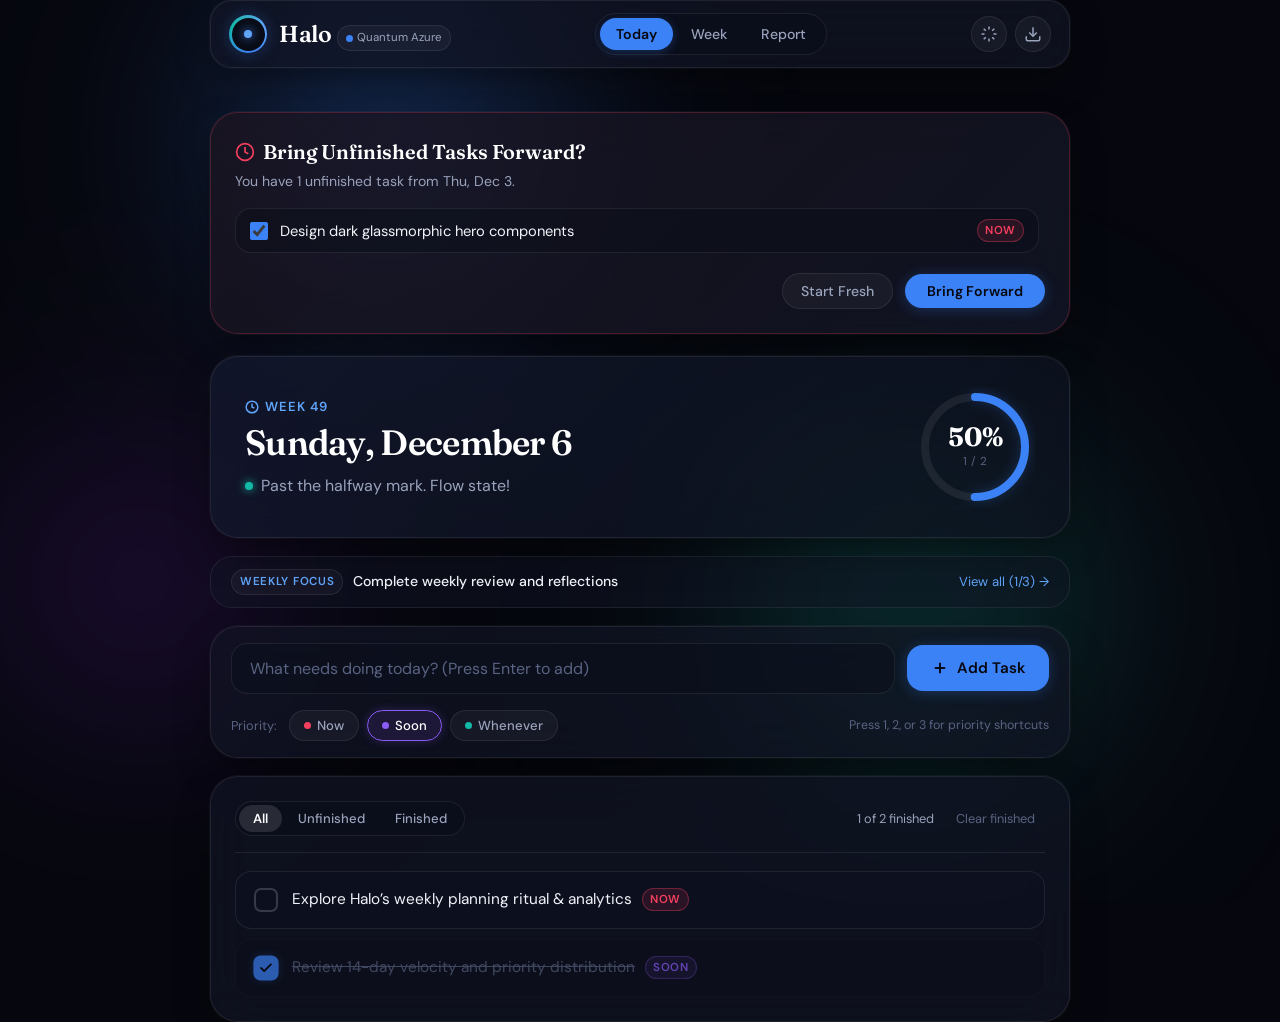
==== halo.html @ 2fdbf746 "Add Halo mindful daily to-do tracker web app" ====
<!DOCTYPE html>
<html lang="en">
<head>
  <meta charset="UTF-8">
  <meta name="viewport" content="width=device-width, initial-scale=1.0, viewport-fit=cover">
  <title>Halo — Mindful Daily To-Do Tracker</title>
  <meta name="description" content="Halo is a mindful daily to-do list tracker with dark glassmorphic aesthetics, weekly planning rituals, and streak analytics.">

  <!-- Google Fonts: Fraunces (Display Serif) & DM Sans (UI Sans) -->
  <link rel="preconnect" href="https://fonts.googleapis.com">
  <link rel="preconnect" href="https://fonts.gstatic.com" crossorigin>
  <link href="https://fonts.googleapis.com/css2?family=DM+Sans:ital,opsz,wght@0,9..40,300..800;1,9..40,300..800&family=Fraunces:ital,opsz,wght@0,9..144,300..800;1,9..144,300..800&display=swap" rel="stylesheet">

  <style>
    /* ==========================================================================
       1. DESIGN SYSTEM & ROOT TOKENS
       ========================================================================== */
    :root {
      /* Base Canvas */
      --bg-canvas: #06070e;
      --bg-surface: rgba(18, 22, 38, 0.68);
      --bg-surface-elevated: rgba(28, 34, 58, 0.75);
      --bg-surface-subtle: rgba(255, 255, 255, 0.04);
      --bg-surface-input: rgba(12, 16, 28, 0.6);

      /* Glass Borders & Highlights */
      --glass-border: rgba(255, 255, 255, 0.08);
      --glass-border-hover: rgba(255, 255, 255, 0.18);
      --glass-border-active: rgba(255, 255, 255, 0.28);
      --glass-shadow: 0 16px 40px -12px rgba(0, 0, 0, 0.55), 0 0 1px 1px rgba(255, 255, 255, 0.05);
      --glass-shadow-sm: 0 8px 24px -6px rgba(0, 0, 0, 0.45);
      --backdrop-blur: blur(24px);

      /* Typography */
      --font-serif: 'Fraunces', Georgia, serif;
      --font-sans: 'DM Sans', -apple-system, BlinkMacSystemFont, sans-serif;
      --text-main: #f1f3f9;
      --text-muted: #9aa3bc;
      --text-faint: #596482;

      /* Fixed Semantic Colors (Do NOT rotate with brand) */
      --priority-now: #f43f5e;           /* Urgent Rose */
      --priority-now-bg: rgba(244, 63, 94, 0.12);
      --priority-now-border: rgba(244, 63, 94, 0.35);

      --priority-soon: #8b5cf6;          /* Soon Violet */
      --priority-soon-bg: rgba(139, 92, 246, 0.12);
      --priority-soon-border: rgba(139, 92, 246, 0.35);

      --priority-whenever: #14b8a6;      /* Whenever Teal */
      --priority-whenever-bg: rgba(20, 184, 166, 0.12);
      --priority-whenever-border: rgba(20, 184, 166, 0.35);

      /* Ritual Colors */
      --ritual-saturday: #f59e0b;        /* Amber: Saturday Planning */
      --ritual-saturday-bg: rgba(245, 158, 11, 0.12);
      --ritual-saturday-border: rgba(245, 158, 11, 0.35);

      --ritual-sunday: #06b6d4;          /* Teal/Cyan: Sunday Review */
      --ritual-sunday-bg: rgba(6, 182, 212, 0.12);
      --ritual-sunday-border: rgba(6, 182, 212, 0.35);

      /* Weekly Rotated Brand Colors (Fallbacks overridden dynamically in JS) */
      --brand-base: #818cf8;
      --brand-light: #a5b4fc;
      --brand-deep: #4f46e5;
      --brand-secondary: #38bdf8;
      --brand-glow: rgba(129, 140, 248, 0.25);

      /* Layout Geometry */
      --radius-sm: 10px;
      --radius-md: 16px;
      --radius-lg: 22px;
      --radius-xl: 28px;
      --max-width: 860px;
      --transition-smooth: cubic-bezier(0.16, 1, 0.3, 1);
    }

    /* ==========================================================================
       2. GLOBAL RESET & BASE STYLES
       ========================================================================== */
    *, *::before, *::after {
      box-sizing: border-box;
      margin: 0;
      padding: 0;
    }

    html {
      color-scheme: dark;
      background-color: var(--bg-canvas);
      scroll-behavior: smooth;
    }

    body {
      min-height: 100vh;
      font-family: var(--font-sans);
      color: var(--text-main);
      background-color: var(--bg-canvas);
      line-height: 1.5;
      overflow-x: hidden;
      position: relative;
      padding: env(safe-area-inset-top, 24px) env(safe-area-inset-right, 16px) env(safe-area-inset-bottom, 32px) env(safe-area-inset-left, 16px);
      -webkit-font-smoothing: antialiased;
    }

    /* Visible Accessible Focus States */
    :focus-visible {
      outline: 2px solid var(--brand-light);
      outline-offset: 3px;
      border-radius: 6px;
    }

    /* Buttons & Inputs Reset */
    button {
      font-family: inherit;
      border: none;
      background: none;
      color: inherit;
      cursor: pointer;
      display: inline-flex;
      align-items: center;
      justify-content: center;
      transition: all 0.2s var(--transition-smooth);
    }

    input, textarea, select {
      font-family: inherit;
      color: inherit;
      border: 1px solid var(--glass-border);
      background: var(--bg-surface-input);
      border-radius: var(--radius-md);
      transition: all 0.2s var(--transition-smooth);
    }

    input:focus, textarea:focus {
      outline: none;
      border-color: var(--brand-base);
      box-shadow: 0 0 0 3px var(--brand-glow);
    }

    /* ==========================================================================
       3. AMBIENT AURORA BACKGROUND FX
       ========================================================================== */
    .aurora-container {
      position: fixed;
      inset: 0;
      overflow: hidden;
      pointer-events: none;
      z-index: 0;
    }

    .aurora-blob {
      position: absolute;
      border-radius: 50%;
      filter: blur(90px);
      opacity: 0.38;
      will-change: transform;
      mix-blend-mode: screen;
    }

    .blob-1 {
      width: 520px;
      height: 520px;
      background: radial-gradient(circle, var(--brand-base) 0%, transparent 70%);
      top: -120px;
      left: 10%;
      animation: driftOne 24s ease-in-out infinite alternate;
    }

    .blob-2 {
      width: 600px;
      height: 500px;
      background: radial-gradient(circle, var(--brand-secondary) 0%, transparent 70%);
      bottom: 5%;
      right: 5%;
      opacity: 0.28;
      animation: driftTwo 30s ease-in-out infinite alternate;
    }

    .blob-3 {
      width: 440px;
      height: 440px;
      background: radial-gradient(circle, #7e22ce 0%, transparent 70%);
      top: 40%;
      left: -80px;
      opacity: 0.25;
      animation: driftThree 28s ease-in-out infinite alternate;
    }

    @keyframes driftOne {
      0% { transform: translate(0, 0) scale(1); }
      50% { transform: translate(60px, 80px) scale(1.1); }
      100% { transform: translate(-40px, 120px) scale(0.95); }
    }

    @keyframes driftTwo {
      0% { transform: translate(0, 0) scale(1); }
      50% { transform: translate(-80px, -60px) scale(1.08); }
      100% { transform: translate(50px, -90px) scale(0.92); }
    }

    @keyframes driftThree {
      0% { transform: translate(0, 0) scale(1); }
      50% { transform: translate(70px, -40px) scale(1.15); }
      100% { transform: translate(30px, 60px) scale(0.9); }
    }

    @media (prefers-reduced-motion: reduce) {
      .aurora-blob {
        animation: none !important;
      }
    }

    /* ==========================================================================
       4. APP WRAPPER & GLASS PANELS
       ========================================================================== */
    .app-viewport {
      position: relative;
      z-index: 1;
      max-width: var(--max-width);
      margin: 0 auto;
      display: flex;
      flex-direction: column;
      gap: 22px;
    }

    .glass-card {
      background: var(--bg-surface);
      backdrop-filter: var(--backdrop-blur);
      -webkit-backdrop-filter: var(--backdrop-blur);
      border: 1px solid var(--glass-border);
      border-radius: var(--radius-xl);
      box-shadow: var(--glass-shadow);
      position: relative;
      transition: border-color 0.25s ease, box-shadow 0.25s ease;
    }

    .glass-card:hover {
      border-color: var(--glass-border-hover);
    }

    /* ==========================================================================
       5. APP HEADER & NAVIGATION
       ========================================================================== */
    .app-header {
      display: flex;
      align-items: center;
      justify-content: space-between;
      padding: 12px 18px;
      border-radius: var(--radius-lg);
    }

    .brand-mark {
      display: flex;
      align-items: center;
      gap: 12px;
      text-decoration: none;
    }

    .brand-logo-halo {
      width: 38px;
      height: 38px;
      border-radius: 50%;
      background: conic-gradient(from 180deg, var(--brand-base), var(--brand-secondary), var(--brand-light), var(--brand-base));
      display: flex;
      align-items: center;
      justify-content: center;
      padding: 2.5px;
      box-shadow: 0 0 16px var(--brand-glow);
      transition: transform 0.3s ease;
    }

    .brand-mark:hover .brand-logo-halo {
      transform: rotate(30deg) scale(1.05);
    }

    .brand-logo-inner {
      width: 100%;
      height: 100%;
      background: #090c16;
      border-radius: 50%;
      display: flex;
      align-items: center;
      justify-content: center;
    }

    .brand-logo-dot {
      width: 8px;
      height: 8px;
      background: var(--brand-light);
      border-radius: 50%;
      box-shadow: 0 0 10px var(--brand-base);
    }

    .brand-title {
      font-family: var(--font-serif);
      font-size: 1.45rem;
      font-weight: 600;
      letter-spacing: -0.02em;
      color: #fff;
    }

    .brand-palette-tag {
      font-size: 0.72rem;
      padding: 3px 8px;
      background: var(--bg-surface-subtle);
      border: 1px solid var(--glass-border);
      border-radius: 20px;
      color: var(--text-muted);
      font-family: var(--font-sans);
      margin-left: 2px;
      display: inline-flex;
      align-items: center;
      gap: 4px;
    }

    .palette-swatch-dot {
      width: 7px;
      height: 7px;
      border-radius: 50%;
      background: var(--brand-base);
      display: inline-block;
    }

    /* Nav Tabs */
    .tab-nav {
      display: flex;
      align-items: center;
      background: rgba(10, 14, 25, 0.6);
      border: 1px solid var(--glass-border);
      border-radius: 100px;
      padding: 4px;
      gap: 2px;
    }

    .tab-btn {
      padding: 7px 16px;
      border-radius: 100px;
      font-size: 0.88rem;
      font-weight: 500;
      color: var(--text-muted);
      transition: all 0.2s ease;
    }

    .tab-btn:hover {
      color: var(--text-main);
    }

    .tab-btn.active {
      background: var(--brand-base);
      color: #06070e;
      font-weight: 600;
      box-shadow: 0 2px 10px var(--brand-glow);
    }

    /* Header Actions */
    .header-actions {
      display: flex;
      align-items: center;
      gap: 8px;
    }

    .btn-icon {
      width: 36px;
      height: 36px;
      border-radius: 50%;
      border: 1px solid var(--glass-border);
      background: var(--bg-surface-subtle);
      color: var(--text-muted);
      display: flex;
      align-items: center;
      justify-content: center;
      transition: all 0.2s ease;
    }

    .btn-icon:hover {
      color: var(--text-main);
      border-color: var(--glass-border-hover);
      background: rgba(255, 255, 255, 0.08);
      transform: translateY(-1px);
    }

    /* ==========================================================================
       6. RITUAL BANNERS (SATURDAY & SUNDAY)
       ========================================================================== */
    .ritual-banner-slot {
      display: flex;
      flex-direction: column;
      gap: 12px;
    }

    .ritual-banner {
      display: flex;
      align-items: center;
      justify-content: space-between;
      gap: 16px;
      padding: 14px 22px;
      border-radius: var(--radius-lg);
      backdrop-filter: var(--backdrop-blur);
      animation: bannerSlideIn 0.4s var(--transition-smooth);
    }

    @keyframes bannerSlideIn {
      from { opacity: 0; transform: translateY(-12px); }
      to { opacity: 1; transform: translateY(0); }
    }

    .ritual-banner.saturday {
      background: var(--ritual-saturday-bg);
      border: 1px solid var(--ritual-saturday-border);
    }

    .ritual-banner.sunday {
      background: var(--ritual-sunday-bg);
      border: 1px solid var(--ritual-sunday-border);
    }

    .banner-left {
      display: flex;
      align-items: center;
      gap: 14px;
    }

    .banner-icon {
      width: 38px;
      height: 38px;
      border-radius: 50%;
      display: flex;
      align-items: center;
      justify-content: center;
      flex-shrink: 0;
    }

    .saturday .banner-icon {
      background: rgba(245, 158, 11, 0.25);
      color: #fde68a;
    }

    .sunday .banner-icon {
      background: rgba(6, 182, 212, 0.25);
      color: #a5f3fc;
    }

    .banner-content h4 {
      font-family: var(--font-serif);
      font-size: 1.05rem;
      font-weight: 600;
      color: #fff;
      margin-bottom: 2px;
    }

    .banner-content p {
      font-size: 0.85rem;
      color: var(--text-muted);
    }

    .banner-actions {
      display: flex;
      align-items: center;
      gap: 10px;
    }

    .btn-ritual-primary {
      padding: 7px 18px;
      border-radius: 100px;
      font-size: 0.85rem;
      font-weight: 600;
      color: #06070e;
    }

    .saturday .btn-ritual-primary {
      background: var(--ritual-saturday);
    }

    .sunday .btn-ritual-primary {
      background: var(--ritual-sunday);
    }

    .btn-ritual-dismiss {
      font-size: 0.82rem;
      color: var(--text-muted);
      padding: 6px 12px;
      border-radius: 100px;
    }

    .btn-ritual-dismiss:hover {
      color: var(--text-main);
      background: rgba(255, 255, 255, 0.06);
    }

    /* ==========================================================================
       7. CARRY-OVER PROMPT CARD
       ========================================================================== */
    .carryover-card {
      padding: 24px;
      border-color: rgba(244, 63, 94, 0.25);
      background: linear-gradient(135deg, rgba(28, 20, 32, 0.75) 0%, rgba(18, 22, 38, 0.8) 100%);
      animation: bannerSlideIn 0.35s var(--transition-smooth);
    }

    .carryover-header {
      display: flex;
      align-items: flex-start;
      justify-content: space-between;
      margin-bottom: 16px;
    }

    .carryover-header h3 {
      font-family: var(--font-serif);
      font-size: 1.25rem;
      font-weight: 600;
      color: #fff;
      display: flex;
      align-items: center;
      gap: 8px;
    }

    .carryover-desc {
      font-size: 0.88rem;
      color: var(--text-muted);
      margin-top: 4px;
    }

    .carryover-list {
      display: flex;
      flex-direction: column;
      gap: 10px;
      margin-bottom: 20px;
      max-height: 220px;
      overflow-y: auto;
      padding-right: 6px;
    }

    .carryover-item {
      display: flex;
      align-items: center;
      gap: 12px;
      padding: 10px 14px;
      background: rgba(10, 14, 25, 0.5);
      border: 1px solid var(--glass-border);
      border-radius: var(--radius-md);
      transition: background 0.2s ease;
    }

    .carryover-item:hover {
      background: rgba(255, 255, 255, 0.04);
    }

    .carryover-item input[type="checkbox"] {
      width: 18px;
      height: 18px;
      accent-color: var(--brand-base);
      cursor: pointer;
    }

    .carryover-item-text {
      flex: 1;
      font-size: 0.92rem;
    }

    .carryover-actions {
      display: flex;
      align-items: center;
      justify-content: flex-end;
      gap: 12px;
    }

    .btn-secondary {
      padding: 8px 18px;
      background: var(--bg-surface-subtle);
      border: 1px solid var(--glass-border);
      border-radius: 100px;
      color: var(--text-muted);
      font-size: 0.88rem;
      font-weight: 500;
    }

    .btn-secondary:hover {
      background: rgba(255, 255, 255, 0.08);
      color: var(--text-main);
    }

    .btn-primary {
      padding: 8px 22px;
      background: var(--brand-base);
      color: #06070e;
      border-radius: 100px;
      font-size: 0.88rem;
      font-weight: 600;
      box-shadow: 0 2px 14px var(--brand-glow);
    }

    .btn-primary:hover {
      filter: brightness(1.1);
      transform: translateY(-1px);
    }

    /* ==========================================================================
       8. HERO PROGRESS SECTION (DATE & CIRCULAR RING)
       ========================================================================== */
    .hero-card {
      padding: 30px 34px;
      display: flex;
      align-items: center;
      justify-content: space-between;
      gap: 28px;
      background: linear-gradient(135deg, rgba(20, 26, 48, 0.72) 0%, rgba(14, 18, 32, 0.65) 100%);
    }

    .hero-info {
      flex: 1;
    }

    .hero-eyebrow {
      display: inline-flex;
      align-items: center;
      gap: 6px;
      font-size: 0.82rem;
      font-weight: 600;
      text-transform: uppercase;
      letter-spacing: 0.08em;
      color: var(--brand-light);
      margin-bottom: 6px;
    }

    .hero-date {
      font-family: var(--font-serif);
      font-size: 2.2rem;
      font-weight: 600;
      color: #fff;
      line-height: 1.15;
      letter-spacing: -0.02em;
      margin-bottom: 10px;
    }

    .hero-status-line {
      font-size: 1rem;
      color: var(--text-muted);
      display: flex;
      align-items: center;
      gap: 8px;
    }

    .hero-status-indicator {
      width: 8px;
      height: 8px;
      border-radius: 50%;
      background: var(--brand-base);
      box-shadow: 0 0 8px var(--brand-base);
      display: inline-block;
    }

    /* SVG Progress Ring */
    .hero-ring-container {
      position: relative;
      width: 120px;
      height: 120px;
      flex-shrink: 0;
    }

    .hero-ring-svg {
      width: 100%;
      height: 100%;
      transform: rotate(-90deg);
    }

    .ring-bg-circle {
      stroke: rgba(255, 255, 255, 0.07);
      stroke-width: 8;
      fill: none;
    }

    .ring-progress-circle {
      stroke: var(--brand-base);
      stroke-width: 8;
      stroke-linecap: round;
      fill: none;
      transition: stroke-dashoffset 0.8s var(--transition-smooth), stroke 0.4s ease;
      filter: drop-shadow(0 0 6px var(--brand-glow));
    }

    .ring-center-stat {
      position: absolute;
      inset: 0;
      display: flex;
      flex-direction: column;
      align-items: center;
      justify-content: center;
      text-align: center;
      pointer-events: none;
    }

    .ring-stat-percent {
      font-family: var(--font-serif);
      font-size: 1.65rem;
      font-weight: 700;
      color: #fff;
      line-height: 1;
    }

    .ring-stat-label {
      font-size: 0.72rem;
      color: var(--text-faint);
      text-transform: uppercase;
      letter-spacing: 0.05em;
      margin-top: 3px;
    }

    /* Active Weekly Focus Quick-Strip */
    .weekly-focus-strip {
      display: flex;
      align-items: center;
      justify-content: space-between;
      padding: 12px 20px;
      border-radius: var(--radius-lg);
      background: rgba(16, 20, 36, 0.5);
      border: 1px solid var(--glass-border);
      font-size: 0.88rem;
    }

    .focus-strip-left {
      display: flex;
      align-items: center;
      gap: 10px;
    }

    .focus-badge {
      font-size: 0.72rem;
      text-transform: uppercase;
      letter-spacing: 0.06em;
      padding: 3px 8px;
      border-radius: 20px;
      background: var(--bg-surface-subtle);
      border: 1px solid var(--glass-border);
      color: var(--brand-light);
      font-weight: 600;
    }

    .focus-strip-text {
      color: var(--text-main);
      font-weight: 500;
    }

    .focus-strip-link {
      font-size: 0.82rem;
      color: var(--brand-light);
      text-decoration: none;
      cursor: pointer;
    }

    .focus-strip-link:hover {
      text-decoration: underline;
    }

    /* ==========================================================================
       9. TASK CREATOR & PRIORITY SELECTOR
       ========================================================================== */
    .task-creator-card {
      padding: 16px 20px;
    }

    .task-creator-form {
      display: flex;
      flex-direction: column;
      gap: 12px;
    }

    .task-input-row {
      display: flex;
      align-items: center;
      gap: 12px;
    }

    .task-input {
      flex: 1;
      padding: 14px 18px;
      font-size: 1rem;
      background: var(--bg-surface-input);
      border: 1px solid var(--glass-border);
      border-radius: var(--radius-md);
      color: #fff;
    }

    .task-input::placeholder {
      color: var(--text-faint);
    }

    .btn-add-task {
      padding: 13px 24px;
      border-radius: var(--radius-md);
      background: var(--brand-base);
      color: #06070e;
      font-size: 0.95rem;
      font-weight: 600;
      gap: 8px;
      flex-shrink: 0;
      box-shadow: 0 2px 14px var(--brand-glow);
    }

    .btn-add-task:hover {
      filter: brightness(1.1);
      transform: translateY(-1px);
    }

    /* Priority Selector Pills */
    .priority-selector-row {
      display: flex;
      align-items: center;
      justify-content: space-between;
      flex-wrap: wrap;
      gap: 10px;
      padding-top: 4px;
    }

    .priority-pills {
      display: flex;
      align-items: center;
      gap: 8px;
    }

    .priority-label {
      font-size: 0.8rem;
      color: var(--text-faint);
      margin-right: 4px;
    }

    .priority-pill {
      padding: 6px 14px;
      border-radius: 100px;
      font-size: 0.82rem;
      font-weight: 500;
      border: 1px solid var(--glass-border);
      background: var(--bg-surface-subtle);
      color: var(--text-muted);
      cursor: pointer;
      display: inline-flex;
      align-items: center;
      gap: 6px;
      transition: all 0.2s ease;
    }

    .priority-pill-dot {
      width: 7px;
      height: 7px;
      border-radius: 50%;
    }

    .dot-now { background: var(--priority-now); }
    .dot-soon { background: var(--priority-soon); }
    .dot-whenever { background: var(--priority-whenever); }

    .priority-pill:hover {
      border-color: var(--glass-border-hover);
      color: var(--text-main);
    }

    /* Selected states */
    .priority-pill[data-priority="now"].active {
      background: var(--priority-now-bg);
      border-color: var(--priority-now);
      color: #fff;
      box-shadow: 0 0 10px rgba(244, 63, 94, 0.25);
    }

    .priority-pill[data-priority="soon"].active {
      background: var(--priority-soon-bg);
      border-color: var(--priority-soon);
      color: #fff;
      box-shadow: 0 0 10px rgba(139, 92, 246, 0.25);
    }

    .priority-pill[data-priority="whenever"].active {
      background: var(--priority-whenever-bg);
      border-color: var(--priority-whenever);
      color: #fff;
      box-shadow: 0 0 10px rgba(20, 184, 166, 0.25);
    }

    .creator-hint {
      font-size: 0.78rem;
      color: var(--text-faint);
    }

    /* ==========================================================================
       10. TASK LIST & TASK ITEMS
       ========================================================================== */
    .tasks-section-card {
      padding: 24px;
      display: flex;
      flex-direction: column;
      gap: 18px;
    }

    .tasks-toolbar {
      display: flex;
      align-items: center;
      justify-content: space-between;
      flex-wrap: wrap;
      gap: 12px;
      border-bottom: 1px solid var(--glass-border);
      padding-bottom: 16px;
    }

    .filter-pills {
      display: flex;
      align-items: center;
      background: rgba(10, 14, 25, 0.6);
      border: 1px solid var(--glass-border);
      border-radius: 100px;
      padding: 3px;
      gap: 2px;
    }

    .filter-btn {
      padding: 5px 14px;
      border-radius: 100px;
      font-size: 0.82rem;
      font-weight: 500;
      color: var(--text-muted);
    }

    .filter-btn:hover {
      color: var(--text-main);
    }

    .filter-btn.active {
      background: rgba(255, 255, 255, 0.12);
      color: #fff;
      font-weight: 600;
    }

    .tasks-actions-right {
      display: flex;
      align-items: center;
      gap: 12px;
    }

    .task-counter-pill {
      font-size: 0.8rem;
      color: var(--text-muted);
    }

    .btn-clear-finished {
      font-size: 0.8rem;
      color: var(--text-faint);
      padding: 4px 10px;
      border-radius: 6px;
    }

    .btn-clear-finished:hover {
      color: var(--priority-now);
      background: rgba(244, 63, 94, 0.08);
    }

    /* Task Items Container */
    .task-list {
      display: flex;
      flex-direction: column;
      gap: 10px;
      min-height: 100px;
    }

    .empty-state {
      padding: 48px 24px;
      text-align: center;
      display: flex;
      flex-direction: column;
      align-items: center;
      justify-content: center;
      gap: 12px;
      color: var(--text-faint);
    }

    .empty-state-icon {
      width: 48px;
      height: 48px;
      border-radius: 50%;
      background: var(--bg-surface-subtle);
      border: 1px solid var(--glass-border);
      display: flex;
      align-items: center;
      justify-content: center;
      color: var(--brand-light);
    }

    .empty-state h4 {
      font-family: var(--font-serif);
      font-size: 1.15rem;
      color: var(--text-muted);
      font-weight: 500;
    }

    .empty-state p {
      font-size: 0.88rem;
      max-width: 340px;
    }

    /* Individual Task Row */
    .task-row {
      display: flex;
      align-items: center;
      gap: 14px;
      padding: 13px 18px;
      border-radius: var(--radius-md);
      background: rgba(14, 18, 32, 0.6);
      border: 1px solid var(--glass-border);
      transition: all 0.25s var(--transition-smooth);
      position: relative;
    }

    .task-row:hover {
      border-color: var(--glass-border-hover);
      background: rgba(22, 28, 48, 0.7);
      transform: translateY(-1px);
      box-shadow: var(--glass-shadow-sm);
    }

    .task-row.completed {
      background: rgba(10, 13, 24, 0.4);
      border-color: rgba(255, 255, 255, 0.03);
      opacity: 0.68;
    }

    .task-row.completed:hover {
      opacity: 0.9;
    }

    /* Custom Animated Checkbox */
    .task-checkbox-btn {
      width: 24px;
      height: 24px;
      border-radius: 7px;
      border: 2px solid var(--glass-border-hover);
      background: transparent;
      display: flex;
      align-items: center;
      justify-content: center;
      flex-shrink: 0;
      color: transparent;
      transition: all 0.2s cubic-bezier(0.34, 1.56, 0.64, 1);
    }

    .task-checkbox-btn:hover {
      border-color: var(--brand-light);
      background: rgba(255, 255, 255, 0.05);
    }

    .task-row.completed .task-checkbox-btn {
      background: var(--brand-base);
      border-color: var(--brand-base);
      color: #06070e;
      transform: scale(1.05);
      box-shadow: 0 0 8px var(--brand-glow);
    }

    .check-svg {
      width: 14px;
      height: 14px;
      stroke-width: 3;
      stroke: currentColor;
      fill: none;
      stroke-linecap: round;
      stroke-linejoin: round;
    }

    /* Task Content */
    .task-content-area {
      flex: 1;
      display: flex;
      align-items: center;
      gap: 10px;
      min-width: 0;
    }

    .task-text {
      font-size: 0.96rem;
      color: var(--text-main);
      word-break: break-word;
      transition: all 0.2s ease;
      cursor: text;
    }

    .task-row.completed .task-text {
      text-decoration: line-through;
      color: var(--text-faint);
    }

    /* Priority Badges */
    .task-priority-badge {
      font-size: 0.72rem;
      font-weight: 600;
      text-transform: uppercase;
      letter-spacing: 0.06em;
      padding: 2px 7px;
      border-radius: 12px;
      flex-shrink: 0;
    }

    .badge-now {
      background: var(--priority-now-bg);
      border: 1px solid var(--priority-now-border);
      color: var(--priority-now);
    }

    .badge-soon {
      background: var(--priority-soon-bg);
      border: 1px solid var(--priority-soon-border);
      color: var(--priority-soon);
    }

    .badge-whenever {
      background: var(--priority-whenever-bg);
      border: 1px solid var(--priority-whenever-border);
      color: var(--priority-whenever);
    }

    .badge-carried {
      font-size: 0.7rem;
      background: rgba(245, 158, 11, 0.12);
      border: 1px solid rgba(245, 158, 11, 0.3);
      color: #fde68a;
      padding: 2px 6px;
      border-radius: 10px;
    }

    /* Inline Edit Input */
    .task-edit-input {
      width: 100%;
      padding: 6px 10px;
      font-size: 0.96rem;
      background: rgba(6, 10, 20, 0.95);
      border: 1px solid var(--brand-base);
      border-radius: 6px;
      color: #fff;
    }

    /* Task Row Actions (Trash & Edit) */
    .task-row-actions {
      display: flex;
      align-items: center;
      gap: 6px;
      opacity: 0;
      transition: opacity 0.2s ease;
    }

    .task-row:hover .task-row-actions,
    .task-row:focus-within .task-row-actions {
      opacity: 1;
    }

    .btn-task-action {
      width: 30px;
      height: 30px;
      border-radius: 6px;
      color: var(--text-faint);
    }

    .btn-task-action:hover {
      color: var(--text-main);
      background: rgba(255, 255, 255, 0.08);
    }

    .btn-task-action.delete:hover {
      color: var(--priority-now);
      background: rgba(244, 63, 94, 0.12);
    }

    /* Mobile always show actions lightly */
    @media (hover: none) {
      .task-row-actions {
        opacity: 0.7;
      }
    }

    /* ==========================================================================
       11. WEEK TAB VIEW
       ========================================================================== */
    .week-view-container {
      display: flex;
      flex-direction: column;
      gap: 22px;
    }

    .week-header-card {
      padding: 26px 30px;
      display: flex;
      align-items: center;
      justify-content: space-between;
      gap: 20px;
    }

    .week-title-box h2 {
      font-family: var(--font-serif);
      font-size: 1.8rem;
      font-weight: 600;
      color: #fff;
    }

    .week-title-box p {
      font-size: 0.92rem;
      color: var(--text-muted);
      margin-top: 4px;
    }

    /* 7-Day Mini Calendar */
    .mini-calendar-grid {
      display: grid;
      grid-template-columns: repeat(7, 1fr);
      gap: 10px;
    }

    .calendar-day-puck {
      background: rgba(14, 18, 32, 0.55);
      border: 1px solid var(--glass-border);
      border-radius: var(--radius-md);
      padding: 14px 10px;
      display: flex;
      flex-direction: column;
      align-items: center;
      gap: 10px;
      cursor: pointer;
      transition: all 0.2s ease;
      text-align: center;
    }

    .calendar-day-puck:hover {
      background: rgba(24, 30, 52, 0.7);
      border-color: var(--glass-border-hover);
      transform: translateY(-2px);
    }

    .calendar-day-puck.today {
      border-color: var(--brand-base);
      background: rgba(20, 26, 50, 0.85);
      box-shadow: 0 0 16px var(--brand-glow);
    }

    .day-puck-name {
      font-size: 0.75rem;
      font-weight: 600;
      text-transform: uppercase;
      letter-spacing: 0.05em;
      color: var(--text-faint);
    }

    .today .day-puck-name {
      color: var(--brand-light);
    }

    .day-puck-num {
      font-family: var(--font-serif);
      font-size: 1.25rem;
      font-weight: 600;
      color: #fff;
    }

    /* Mini Ring on Puck */
    .puck-ring-box {
      width: 36px;
      height: 36px;
      position: relative;
    }

    .puck-svg {
      width: 100%;
      height: 100%;
      transform: rotate(-90deg);
    }

    .puck-stat-label {
      position: absolute;
      inset: 0;
      display: flex;
      align-items: center;
      justify-content: center;
      font-size: 0.68rem;
      font-weight: 700;
      color: #fff;
    }

    /* Weekly Focus Section */
    .weekly-focus-card {
      padding: 26px 30px;
      display: flex;
      flex-direction: column;
      gap: 18px;
    }

    .weekly-focus-card-header {
      display: flex;
      align-items: center;
      justify-content: space-between;
    }

    .weekly-focus-card-header h3 {
      font-family: var(--font-serif);
      font-size: 1.3rem;
      font-weight: 600;
      color: #fff;
      display: flex;
      align-items: center;
      gap: 8px;
    }

    .focus-item-list {
      display: flex;
      flex-direction: column;
      gap: 10px;
    }

    .focus-card-item {
      display: flex;
      align-items: center;
      gap: 14px;
      padding: 12px 18px;
      border-radius: var(--radius-md);
      background: rgba(12, 16, 28, 0.6);
      border: 1px solid var(--glass-border);
      transition: all 0.2s ease;
    }

    .focus-card-item.completed {
      opacity: 0.65;
    }

    .focus-card-item.completed .focus-item-text {
      text-decoration: line-through;
      color: var(--text-faint);
    }

    /* Saved Sunday Review Section in Week Tab */
    .saved-review-card {
      padding: 26px 30px;
      background: linear-gradient(135deg, rgba(6, 182, 212, 0.08) 0%, rgba(18, 22, 38, 0.75) 100%);
      border: 1px solid var(--ritual-sunday-border);
    }

    .saved-review-card h3 {
      font-family: var(--font-serif);
      font-size: 1.25rem;
      color: #a5f3fc;
      margin-bottom: 12px;
      display: flex;
      align-items: center;
      gap: 8px;
    }

    .review-note-blockquote {
      padding: 14px 18px;
      background: rgba(6, 12, 24, 0.6);
      border-left: 3px solid var(--ritual-sunday);
      border-radius: 0 var(--radius-md) var(--radius-md) 0;
      font-style: italic;
      color: var(--text-main);
      font-size: 0.95rem;
      margin-top: 10px;
    }

    /* ==========================================================================
       12. REPORT / ANALYTICS VIEW
       ========================================================================== */
    .report-view-container {
      display: flex;
      flex-direction: column;
      gap: 22px;
    }

    .stats-kpi-grid {
      display: grid;
      grid-template-columns: repeat(auto-fit, minmax(180px, 1fr));
      gap: 14px;
    }

    .kpi-card {
      padding: 20px;
      border-radius: var(--radius-lg);
      display: flex;
      flex-direction: column;
      gap: 6px;
    }

    .kpi-label {
      font-size: 0.8rem;
      font-weight: 500;
      color: var(--text-faint);
      text-transform: uppercase;
      letter-spacing: 0.05em;
    }

    .kpi-value {
      font-family: var(--font-serif);
      font-size: 2.1rem;
      font-weight: 700;
      color: #fff;
      line-height: 1.1;
    }

    .kpi-sub {
      font-size: 0.8rem;
      color: var(--text-muted);
    }

    /* 14-Day Chart Card */
    .chart-card {
      padding: 26px 30px;
    }

    .chart-header {
      display: flex;
      align-items: center;
      justify-content: space-between;
      margin-bottom: 20px;
      flex-wrap: wrap;
      gap: 10px;
    }

    .chart-header h3 {
      font-family: var(--font-serif);
      font-size: 1.3rem;
      font-weight: 600;
      color: #fff;
    }

    .chart-legend {
      display: flex;
      align-items: center;
      gap: 16px;
      font-size: 0.82rem;
      color: var(--text-muted);
    }

    .legend-item {
      display: flex;
      align-items: center;
      gap: 6px;
    }

    .legend-color-box {
      width: 12px;
      height: 12px;
      border-radius: 3px;
    }

    .legend-done { background: var(--brand-base); }
    .legend-open { background: rgba(255, 255, 255, 0.15); }

    .chart-svg-container {
      width: 100%;
      height: 220px;
      position: relative;
    }

    .chart-tooltip {
      position: absolute;
      padding: 8px 12px;
      background: rgba(10, 14, 25, 0.95);
      border: 1px solid var(--glass-border-hover);
      border-radius: 8px;
      font-size: 0.78rem;
      color: #fff;
      pointer-events: none;
      box-shadow: var(--glass-shadow-sm);
      opacity: 0;
      transition: opacity 0.15s ease;
      z-index: 10;
      transform: translate(-50%, -100%);
      margin-top: -8px;
      white-space: nowrap;
    }

    /* Priority Breakdown & Productive Day */
    .analytics-split-grid {
      display: grid;
      grid-template-columns: 1fr 1fr;
      gap: 16px;
    }

    .breakdown-card {
      padding: 22px 26px;
    }

    .breakdown-card h4 {
      font-family: var(--font-serif);
      font-size: 1.15rem;
      font-weight: 600;
      margin-bottom: 16px;
      color: #fff;
    }

    .priority-stat-row {
      display: flex;
      flex-direction: column;
      gap: 6px;
      margin-bottom: 14px;
    }

    .priority-stat-header {
      display: flex;
      align-items: center;
      justify-content: space-between;
      font-size: 0.85rem;
    }

    .priority-progress-bar {
      height: 8px;
      background: rgba(255, 255, 255, 0.06);
      border-radius: 100px;
      overflow: hidden;
    }

    .priority-fill {
      height: 100%;
      border-radius: 100px;
      transition: width 0.6s var(--transition-smooth);
    }

    /* Scrollable Daily History Log */
    .history-card {
      padding: 26px 30px;
    }

    .history-card h4 {
      font-family: var(--font-serif);
      font-size: 1.25rem;
      margin-bottom: 16px;
      color: #fff;
    }

    .history-list {
      display: flex;
      flex-direction: column;
      gap: 10px;
      max-height: 320px;
      overflow-y: auto;
      padding-right: 6px;
    }

    .history-item {
      display: flex;
      align-items: center;
      justify-content: space-between;
      padding: 12px 16px;
      border-radius: var(--radius-md);
      background: rgba(12, 16, 28, 0.5);
      border: 1px solid var(--glass-border);
    }

    .history-date {
      font-weight: 600;
      font-size: 0.9rem;
      color: #fff;
    }

    .history-badges {
      display: flex;
      align-items: center;
      gap: 8px;
      font-size: 0.82rem;
    }

    /* ==========================================================================
       13. MODALS (PLANNING RITUAL, REVIEW RITUAL, EXPORT & SETTINGS)
       ========================================================================== */
    .modal-overlay {
      position: fixed;
      inset: 0;
      background: rgba(4, 5, 10, 0.78);
      backdrop-filter: blur(16px);
      -webkit-backdrop-filter: blur(16px);
      display: flex;
      align-items: center;
      justify-content: center;
      padding: 20px;
      z-index: 100;
      opacity: 0;
      pointer-events: none;
      transition: opacity 0.25s ease;
    }

    .modal-overlay.open {
      opacity: 1;
      pointer-events: auto;
    }

    .modal-dialog {
      background: rgba(16, 20, 36, 0.95);
      border: 1px solid var(--glass-border-hover);
      border-radius: var(--radius-xl);
      box-shadow: 0 24px 60px -12px rgba(0, 0, 0, 0.8), 0 0 1px 1px rgba(255, 255, 255, 0.1);
      width: 100%;
      max-width: 580px;
      max-height: 90vh;
      overflow-y: auto;
      padding: 30px;
      display: flex;
      flex-direction: column;
      gap: 20px;
      transform: scale(0.95) translateY(10px);
      transition: transform 0.25s var(--transition-smooth);
    }

    .modal-overlay.open .modal-dialog {
      transform: scale(1) translateY(0);
    }

    .modal-header {
      display: flex;
      align-items: flex-start;
      justify-content: space-between;
      gap: 16px;
    }

    .modal-header h3 {
      font-family: var(--font-serif);
      font-size: 1.45rem;
      font-weight: 600;
      color: #fff;
    }

    .modal-header p {
      font-size: 0.88rem;
      color: var(--text-muted);
      margin-top: 4px;
    }

    .btn-close-modal {
      width: 32px;
      height: 32px;
      border-radius: 50%;
      background: var(--bg-surface-subtle);
      border: 1px solid var(--glass-border);
      color: var(--text-muted);
    }

    .btn-close-modal:hover {
      color: #fff;
      background: rgba(255, 255, 255, 0.1);
    }

    .focus-input-group {
      display: flex;
      flex-direction: column;
      gap: 12px;
    }

    .focus-field {
      display: flex;
      align-items: center;
      gap: 12px;
    }

    .focus-field-num {
      width: 26px;
      height: 26px;
      border-radius: 50%;
      background: rgba(245, 158, 11, 0.18);
      color: #fde68a;
      font-size: 0.8rem;
      font-weight: 700;
      display: flex;
      align-items: center;
      justify-content: center;
      flex-shrink: 0;
    }

    .focus-field input {
      flex: 1;
      padding: 10px 14px;
      font-size: 0.92rem;
    }

    .modal-footer {
      display: flex;
      align-items: center;
      justify-content: flex-end;
      gap: 12px;
      padding-top: 8px;
      border-top: 1px solid var(--glass-border);
    }

    /* Toast Notification */
    .toast-container {
      position: fixed;
      bottom: 24px;
      right: 24px;
      z-index: 1000;
      display: flex;
      flex-direction: column;
      gap: 10px;
      pointer-events: none;
    }

    .toast-pill {
      padding: 12px 20px;
      background: rgba(14, 18, 32, 0.96);
      backdrop-filter: blur(12px);
      border: 1px solid var(--brand-base);
      border-radius: 100px;
      color: #fff;
      font-size: 0.88rem;
      font-weight: 500;
      box-shadow: 0 10px 30px rgba(0, 0, 0, 0.6), 0 0 16px var(--brand-glow);
      display: flex;
      align-items: center;
      gap: 10px;
      animation: toastIn 0.3s cubic-bezier(0.34, 1.56, 0.64, 1);
    }

    @keyframes toastIn {
      from { transform: translateY(20px) scale(0.9); opacity: 0; }
      to { transform: translateY(0) scale(1); opacity: 1; }
    }

    /* ==========================================================================
       14. RESPONSIVE BREAKPOINTS
       ========================================================================== */
    @media (max-width: 768px) {
      .hero-card {
        flex-direction: column-reverse;
        align-items: flex-start;
        padding: 24px 20px;
      }

      .hero-ring-container {
        align-self: center;
      }

      .hero-date {
        font-size: 1.8rem;
      }

      .analytics-split-grid {
        grid-template-columns: 1fr;
      }

      .mini-calendar-grid {
        grid-template-columns: repeat(4, 1fr);
      }

      .app-header {
        flex-direction: column;
        gap: 14px;
        align-items: stretch;
      }

      .header-actions {
        justify-content: space-between;
      }

      .tab-nav {
        justify-content: center;
      }
    }

    @media (max-width: 480px) {
      .mini-calendar-grid {
        grid-template-columns: repeat(2, 1fr);
      }

      .task-input-row {
        flex-direction: column;
      }

      .btn-add-task {
        width: 100%;
      }
    }
  </style>
</head>
<body>

  <!-- Ambient Blurred Aurora Color Blobs -->
  <div class="aurora-container" aria-hidden="true">
    <div class="aurora-blob blob-1"></div>
    <div class="aurora-blob blob-2"></div>
    <div class="aurora-blob blob-3"></div>
  </div>

  <!-- Main Viewport Container -->
  <main class="app-viewport">

    <!-- Top App Header & Glass Navigation -->
    <header class="glass-card app-header">
      <a href="#" class="brand-mark" id="brandMark" title="Halo — Daily Focus">
        <div class="brand-logo-halo">
          <div class="brand-logo-inner">
            <div class="brand-logo-dot"></div>
          </div>
        </div>
        <div>
          <span class="brand-title">Halo</span>
          <span class="brand-palette-tag" id="paletteBadge" title="Rotates deterministically every Monday with ISO week">
            <span class="palette-swatch-dot"></span>
            <span id="paletteName">Nebula Indigo</span>
          </span>
        </div>
      </a>

      <!-- Navigation Tabs -->
      <nav class="tab-nav" role="tablist">
        <button class="tab-btn active" data-tab="today" role="tab" id="tabTodayBtn">Today</button>
        <button class="tab-btn" data-tab="week" role="tab" id="tabWeekBtn">Week</button>
        <button class="tab-btn" data-tab="report" role="tab" id="tabReportBtn">Report</button>
      </nav>

      <!-- Utility & Setting Controls -->
      <div class="header-actions">
        <button class="btn-icon" id="btnPreviewRituals" title="Preview/Simulate Rituals (Saturday/Sunday)">
          <svg width="18" height="18" viewBox="0 0 24 24" fill="none" stroke="currentColor" stroke-width="2"><path d="M12 2v4M12 18v4M4.93 4.93l2.83 2.83M16.24 16.24l2.83 2.83M2 12h4M18 12h4M4.93 19.07l2.83-2.83M16.24 7.76l2.83-2.83"/></svg>
        </button>
        <button class="btn-icon" id="btnExportData" title="Data Backup & Export">
          <svg width="18" height="18" viewBox="0 0 24 24" fill="none" stroke="currentColor" stroke-width="2"><path d="M21 15v4a2 2 0 0 1-2 2H5a2 2 0 0 1-2-2v-4"/><polyline points="7 10 12 15 17 10"/><line x1="12" y1="15" x2="12" y2="3"/></svg>
        </button>
      </div>
    </header>

    <!-- Ritual Banners Slot (Saturday Planning & Sunday Review) -->
    <section class="ritual-banner-slot" id="ritualBannerSlot" aria-live="polite"></section>

    <!-- Carry-Over Prompt Card Slot -->
    <section id="carryOverSlot"></section>

    <!-- ========================================================================
         VIEW TAB: TODAY
         ======================================================================== -->
    <div id="viewToday" class="view-panel">

      <!-- Hero Header Card with Circular Progress Ring -->
      <section class="glass-card hero-card">
        <div class="hero-info">
          <span class="hero-eyebrow" id="heroEyebrow">
            <svg width="14" height="14" viewBox="0 0 24 24" fill="none" stroke="currentColor" stroke-width="2.5"><circle cx="12" cy="12" r="10"/><polyline points="12 6 12 12 16 14"/></svg>
            <span id="heroWeekLabel">Week 39</span>
          </span>
          <h1 class="hero-date" id="heroDateDisplay">Monday, September 21</h1>
          <div class="hero-status-line">
            <span class="hero-status-indicator" id="heroStatusDot"></span>
            <span id="heroStatusText">Ready when you are</span>
          </div>
        </div>

        <!-- Animated Circular SVG Progress Ring -->
        <div class="hero-ring-container">
          <svg class="hero-ring-svg" viewBox="0 0 120 120">
            <circle class="ring-bg-circle" cx="60" cy="60" r="50"></circle>
            <circle class="ring-progress-circle" id="heroRingProgress" cx="60" cy="60" r="50" stroke-dasharray="314.16" stroke-dashoffset="314.16"></circle>
          </svg>
          <div class="ring-center-stat">
            <span class="ring-stat-percent" id="heroRingPercent">0%</span>
            <span class="ring-stat-label" id="heroRingCount">0 / 0</span>
          </div>
        </div>
      </section>

      <!-- Active Weekly Focus Quick Strip (if focus items exist) -->
      <div id="weeklyFocusStripSlot" style="margin-top: 18px;"></div>

      <!-- Task Creator Form Card -->
      <section class="glass-card task-creator-card" style="margin-top: 18px;">
        <form id="taskForm" class="task-creator-form">
          <div class="task-input-row">
            <input type="text" id="taskTextInput" class="task-input" placeholder="What needs doing today? (Press Enter to add)" autocomplete="off" required>
            <button type="submit" class="btn-add-task" id="btnAddTask">
              <svg width="18" height="18" viewBox="0 0 24 24" fill="none" stroke="currentColor" stroke-width="2.5"><line x1="12" y1="5" x2="12" y2="19"/><line x1="5" y1="12" x2="19" y2="12"/></svg>
              <span>Add Task</span>
            </button>
          </div>

          <div class="priority-selector-row">
            <div class="priority-pills">
              <span class="priority-label">Priority:</span>
              <button type="button" class="priority-pill" data-priority="now">
                <span class="priority-pill-dot dot-now"></span>
                <span>Now</span>
              </button>
              <button type="button" class="priority-pill active" data-priority="soon">
                <span class="priority-pill-dot dot-soon"></span>
                <span>Soon</span>
              </button>
              <button type="button" class="priority-pill" data-priority="whenever">
                <span class="priority-pill-dot dot-whenever"></span>
                <span>Whenever</span>
              </button>
            </div>
            <span class="creator-hint">Press 1, 2, or 3 for priority shortcuts</span>
          </div>
        </form>
      </section>

      <!-- Tasks List Card -->
      <section class="glass-card tasks-section-card" style="margin-top: 18px;">
        <div class="tasks-toolbar">
          <div class="filter-pills" role="tablist">
            <button class="filter-btn active" data-filter="all">All</button>
            <button class="filter-btn" data-filter="unfinished">Unfinished</button>
            <button class="filter-btn" data-filter="finished">Finished</button>
          </div>

          <div class="tasks-actions-right">
            <span class="task-counter-pill" id="taskToolbarCounter">0 tasks</span>
            <button class="btn-clear-finished" id="btnClearFinished" title="Remove all finished tasks for today">Clear finished</button>
          </div>
        </div>

        <!-- Task List Rows Container -->
        <div class="task-list" id="taskListContainer" aria-live="polite">
          <!-- Rendered dynamically -->
        </div>
      </section>

    </div>

    <!-- ========================================================================
         VIEW TAB: WEEK
         ======================================================================== -->
    <div id="viewWeek" class="view-panel week-view-container" style="display: none;">

      <!-- Week Summary Banner -->
      <section class="glass-card week-header-card">
        <div class="week-title-box">
          <h2 id="weekViewTitle">Week Overview</h2>
          <p id="weekViewDateRange">Monday to Sunday rhythm</p>
        </div>
        <button class="btn-secondary" id="btnOpenPlanWeekModal">
          <svg width="16" height="16" viewBox="0 0 24 24" fill="none" stroke="currentColor" stroke-width="2" style="margin-right: 6px;"><path d="M12 20h9"/><path d="M16.5 3.5a2.121 2.121 0 0 1 3 3L7 19l-4 1 1-4L16.5 3.5z"/></svg>
          Edit Weekly Focus
        </button>
      </section>

      <!-- 7-Day Mini Calendar Pucks -->
      <section class="glass-card" style="padding: 24px;">
        <h3 style="font-family: var(--font-serif); font-size: 1.15rem; margin-bottom: 14px; color: #fff;">Daily Completion Rings</h3>
        <div class="mini-calendar-grid" id="weekMiniCalendarGrid">
          <!-- Rendered dynamically -->
        </div>
      </section>

      <!-- Weekly Focus Items Card -->
      <section class="glass-card weekly-focus-card">
        <div class="weekly-focus-card-header">
          <h3>
            <svg width="20" height="20" viewBox="0 0 24 24" fill="none" stroke="currentColor" stroke-width="2" style="color: var(--brand-light);"><polygon points="12 2 15.09 8.26 22 9.27 17 14.14 18.18 21.02 12 17.77 5.82 21.02 7 14.14 2 9.27 8.91 8.26 12 2"/></svg>
            Weekly Focus Goals (Max 5)
          </h3>
          <span class="focus-badge" id="weekFocusProgressBadge">0 / 0</span>
        </div>
        <div class="focus-item-list" id="weekFocusItemList">
          <!-- Rendered dynamically -->
        </div>
      </section>

      <!-- Saved Review Reflection Slot (if Sunday review completed) -->
      <div id="savedSundayReviewSlot"></div>

    </div>

    <!-- ========================================================================
         VIEW TAB: REPORT
         ======================================================================== -->
    <div id="viewReport" class="view-panel report-view-container" style="display: none;">

      <!-- All-Time KPI Cards Grid -->
      <section class="stats-kpi-grid">
        <div class="glass-card kpi-card">
          <span class="kpi-label">Completed</span>
          <span class="kpi-value" id="kpiTotalFinished">0</span>
          <span class="kpi-sub" id="kpiCompletionRate">0% completion rate</span>
        </div>
        <div class="glass-card kpi-card">
          <span class="kpi-label">Current Streak</span>
          <span class="kpi-value" id="kpiCurrentStreak">0d</span>
          <span class="kpi-sub" id="kpiBestStreak">Best: 0d streak</span>
        </div>
        <div class="glass-card kpi-card">
          <span class="kpi-label">Daily Avg</span>
          <span class="kpi-value" id="kpiDailyAvg">0.0</span>
          <span class="kpi-sub">Tasks per active day</span>
        </div>
        <div class="glass-card kpi-card">
          <span class="kpi-label">Peak Weekday</span>
          <span class="kpi-value" id="kpiPeakDay" style="font-size: 1.6rem;">—</span>
          <span class="kpi-sub">Most productive day</span>
        </div>
      </section>

      <!-- 14-Day SVG Completion Chart -->
      <section class="glass-card chart-card">
        <div class="chart-header">
          <div>
            <h3>14-Day Velocity</h3>
            <p style="font-size: 0.85rem; color: var(--text-muted); margin-top: 2px;">Completed vs. left-open tasks per day</p>
          </div>
          <div class="chart-legend">
            <div class="legend-item">
              <span class="legend-color-box legend-done"></span>
              <span>Finished</span>
            </div>
            <div class="legend-item">
              <span class="legend-color-box legend-open"></span>
              <span>Left Open</span>
            </div>
          </div>
        </div>

        <div class="chart-svg-container" id="chartContainer">
          <svg id="historyChartSvg" width="100%" height="100%"></svg>
          <div class="chart-tooltip" id="chartTooltip"></div>
        </div>
      </section>

      <!-- Split Analytics Grid: Priority Breakdown & History Log -->
      <section class="analytics-split-grid">
        <div class="glass-card breakdown-card">
          <h4>Finished by Priority</h4>
          <div class="priority-stat-row">
            <div class="priority-stat-header">
              <span style="color: var(--priority-now); font-weight: 600;">Now (Urgent)</span>
              <span id="statPriorityNow">0</span>
            </div>
            <div class="priority-progress-bar">
              <div class="priority-fill" id="fillPriorityNow" style="background: var(--priority-now); width: 0%;"></div>
            </div>
          </div>

          <div class="priority-stat-row">
            <div class="priority-stat-header">
              <span style="color: var(--priority-soon); font-weight: 600;">Soon (Default)</span>
              <span id="statPrioritySoon">0</span>
            </div>
            <div class="priority-progress-bar">
              <div class="priority-fill" id="fillPrioritySoon" style="background: var(--priority-soon); width: 0%;"></div>
            </div>
          </div>

          <div class="priority-stat-row">
            <div class="priority-stat-header">
              <span style="color: var(--priority-whenever); font-weight: 600;">Whenever (Low)</span>
              <span id="statPriorityWhenever">0</span>
            </div>
            <div class="priority-progress-bar">
              <div class="priority-fill" id="fillPriorityWhenever" style="background: var(--priority-whenever); width: 0%;"></div>
            </div>
          </div>
        </div>

        <div class="glass-card history-card">
          <h4>Recent Daily Logs</h4>
          <div class="history-list" id="recentHistoryList">
            <!-- Rendered dynamically -->
          </div>
        </div>
      </section>

    </div>

  </main>

  <!-- ==========================================================================
       MODALS: PLANNING RITUAL, REVIEW RITUAL, DATA BACKUP
       ========================================================================== -->

  <!-- 1. Saturday Planning Modal -->
  <div class="modal-overlay" id="saturdayPlanningModal" role="dialog" aria-modal="true" aria-labelledby="planModalTitle">
    <div class="modal-dialog">
      <div class="modal-header">
        <div>
          <span style="font-size: 0.75rem; text-transform: uppercase; letter-spacing: 0.08em; color: var(--ritual-saturday); font-weight: 700;">Saturday Ritual</span>
          <h3 id="planModalTitle" style="margin-top: 4px;">Set Your Weekly Focus</h3>
          <p>Choose up to 5 clear intentions to anchor your coming week.</p>
        </div>
        <button class="btn-close-modal" data-close="saturdayPlanningModal">&times;</button>
      </div>

      <div class="focus-input-group" id="focusInputGroup">
        <div class="focus-field">
          <span class="focus-field-num">1</span>
          <input type="text" class="focus-plan-input" placeholder="Biggest thing to finish this week..." data-index="0">
        </div>
        <div class="focus-field">
          <span class="focus-field-num">2</span>
          <input type="text" class="focus-plan-input" placeholder="Something you keep putting off..." data-index="1">
        </div>
        <div class="focus-field">
          <span class="focus-field-num">3</span>
          <input type="text" class="focus-plan-input" placeholder="A craft, learning, or health intention..." data-index="2">
        </div>
        <div class="focus-field">
          <span class="focus-field-num">4</span>
          <input type="text" class="focus-plan-input" placeholder="A conversation or connection to nurture..." data-index="3">
        </div>
        <div class="focus-field">
          <span class="focus-field-num">5</span>
          <input type="text" class="focus-plan-input" placeholder="Something purely for joy or restoration..." data-index="4">
        </div>
      </div>

      <div class="modal-footer">
        <button class="btn-secondary" data-close="saturdayPlanningModal">Not Now</button>
        <button class="btn-primary" id="btnSaveWeeklyFocus" style="background: var(--ritual-saturday); color: #06070e;">Save Focus</button>
      </div>
    </div>
  </div>

  <!-- 2. Sunday Review Modal -->
  <div class="modal-overlay" id="sundayReviewModal" role="dialog" aria-modal="true" aria-labelledby="reviewModalTitle">
    <div class="modal-dialog">
      <div class="modal-header">
        <div>
          <span style="font-size: 0.75rem; text-transform: uppercase; letter-spacing: 0.08em; color: var(--ritual-sunday); font-weight: 700;">Sunday Ritual</span>
          <h3 id="reviewModalTitle" style="margin-top: 4px;">Review the Week</h3>
          <p>Pause, reflect on your accomplishments, and clear your headspace.</p>
        </div>
        <button class="btn-close-modal" data-close="sundayReviewModal">&times;</button>
      </div>

      <div class="stats-kpi-grid" style="grid-template-columns: 1fr 1fr; margin-top: -6px;">
        <div class="glass-card" style="padding: 14px; background: rgba(6, 182, 212, 0.06); border-color: var(--ritual-sunday-border);">
          <span class="kpi-label">Week Completed</span>
          <span class="kpi-value" id="revWeekFinished" style="font-size: 1.6rem;">0</span>
          <span class="kpi-sub" id="revWeekCompletionRate">0% rate</span>
        </div>
        <div class="glass-card" style="padding: 14px; background: rgba(6, 182, 212, 0.06); border-color: var(--ritual-sunday-border);">
          <span class="kpi-label">Focus Done</span>
          <span class="kpi-value" id="revFocusFinished" style="font-size: 1.6rem;">0 / 0</span>
          <span class="kpi-sub" id="revStrongestDay">Strongest: —</span>
        </div>
      </div>

      <!-- Leftover open items -->
      <div id="reviewLeftoverSection" style="margin-top: 6px;">
        <h4 style="font-size: 0.9rem; color: var(--text-muted); margin-bottom: 8px;">Still Left Open:</h4>
        <div id="reviewLeftoverList" style="max-height: 120px; overflow-y: auto; display: flex; flex-direction: column; gap: 6px;"></div>
      </div>

      <!-- Free-text reflection notes -->
      <div style="display: flex; flex-direction: column; gap: 8px;">
        <label for="reviewNoteInput" style="font-size: 0.88rem; color: var(--text-muted); font-weight: 500;">Weekly Reflection & Notes:</label>
        <textarea id="reviewNoteInput" rows="3" style="width: 100%; padding: 12px; font-size: 0.92rem;" placeholder="What went well? What did you learn? What will you carry into next week?"></textarea>
      </div>

      <div class="modal-footer">
        <button class="btn-secondary" data-close="sundayReviewModal">Dismiss</button>
        <button class="btn-primary" id="btnSaveSundayReview" style="background: var(--ritual-sunday); color: #06070e;">Save Reflection</button>
      </div>
    </div>
  </div>

  <!-- 3. Export & Data Settings Modal -->
  <div class="modal-overlay" id="exportModal" role="dialog" aria-modal="true" aria-labelledby="exportModalTitle">
    <div class="modal-dialog">
      <div class="modal-header">
        <div>
          <h3 id="exportModalTitle">Data & Backup</h3>
          <p>Export your Halo tasks or reset sample data.</p>
        </div>
        <button class="btn-close-modal" data-close="exportModal">&times;</button>
      </div>

      <div style="display: flex; flex-direction: column; gap: 14px;">
        <p style="font-size: 0.9rem; color: var(--text-muted);">
          All tasks, weekly focus items, and review reflections are stored locally in your browser’s localStorage.
        </p>

        <div style="display: flex; gap: 10px; flex-wrap: wrap;">
          <button class="btn-primary" id="btnDownloadJson">Download JSON Backup</button>
          <button class="btn-secondary" id="btnCopyJson">Copy to Clipboard</button>
        </div>

        <hr style="border: none; border-top: 1px solid var(--glass-border); margin: 8px 0;">

        <div style="display: flex; justify-content: space-between; align-items: center; flex-wrap: gap; gap: 10px;">
          <div>
            <h4 style="font-size: 0.92rem; color: #fff;">Sample Data</h4>
            <p style="font-size: 0.8rem; color: var(--text-faint);">Load realistic past 7 days to explore analytics</p>
          </div>
          <button class="btn-secondary" id="btnLoadSampleData">Load Sample</button>
        </div>

        <div style="display: flex; justify-content: space-between; align-items: center; flex-wrap: gap; gap: 10px;">
          <div>
            <h4 style="font-size: 0.92rem; color: var(--priority-now);">Clear All Data</h4>
            <p style="font-size: 0.8rem; color: var(--text-faint);">Wipe all local tasks and start completely blank</p>
          </div>
          <button class="btn-secondary" id="btnClearAllData" style="color: var(--priority-now); border-color: rgba(244,63,94,0.3);">Reset</button>
        </div>
      </div>

      <div class="modal-footer">
        <button class="btn-primary" data-close="exportModal">Done</button>
      </div>
    </div>
  </div>

  <!-- 4. Preview / Simulator Modal -->
  <div class="modal-overlay" id="previewModal" role="dialog" aria-modal="true" aria-labelledby="prevModalTitle">
    <div class="modal-dialog">
      <div class="modal-header">
        <div>
          <h3 id="prevModalTitle">Ritual & Notification Simulator</h3>
          <p>Test the Saturday and Sunday rituals anytime without waiting for the clock.</p>
        </div>
        <button class="btn-close-modal" data-close="previewModal">&times;</button>
      </div>

      <div style="display: flex; flex-direction: column; gap: 14px;">
        <div style="display: flex; align-items: center; justify-content: space-between; padding: 12px; background: rgba(245, 158, 11, 0.08); border: 1px solid var(--ritual-saturday-border); border-radius: var(--radius-md);">
          <div>
            <h4 style="color: #fde68a; font-size: 0.95rem;">Saturday Planning (11:00 AM)</h4>
            <p style="font-size: 0.82rem; color: var(--text-muted);">Triggers amber banner & weekly focus dialog</p>
          </div>
          <button class="btn-ritual-primary" id="btnSimSaturday" style="background: var(--ritual-saturday); color: #06070e;">Simulate</button>
        </div>

        <div style="display: flex; align-items: center; justify-content: space-between; padding: 12px; background: rgba(6, 182, 212, 0.08); border: 1px solid var(--ritual-sunday-border); border-radius: var(--radius-md);">
          <div>
            <h4 style="color: #a5f3fc; font-size: 0.95rem;">Sunday Review (8:00 PM)</h4>
            <p style="font-size: 0.82rem; color: var(--text-muted);">Triggers teal banner & reflection modal</p>
          </div>
          <button class="btn-ritual-primary" id="btnSimSunday" style="background: var(--ritual-sunday); color: #06070e;">Simulate</button>
        </div>

        <div style="display: flex; align-items: center; justify-content: space-between; padding: 12px; background: var(--bg-surface-subtle); border: 1px solid var(--glass-border); border-radius: var(--radius-md);">
          <div>
            <h4 style="color: #fff; font-size: 0.95rem;">Carry-Over Prompt</h4>
            <p style="font-size: 0.82rem; color: var(--text-muted);">Simulate yesterday's unfinished tasks prompt</p>
          </div>
          <button class="btn-secondary" id="btnSimCarryOver">Simulate</button>
        </div>

        <div style="display: flex; align-items: center; justify-content: space-between; padding: 12px; background: var(--bg-surface-subtle); border: 1px solid var(--glass-border); border-radius: var(--radius-md);">
          <div>
            <h4 style="color: #fff; font-size: 0.95rem;">Browser Notification Permission</h4>
            <p style="font-size: 0.82rem; color: var(--text-muted);" id="notificationStatusLabel">Status: Default</p>
          </div>
          <button class="btn-secondary" id="btnReqNotification">Enable</button>
        </div>
      </div>

      <div class="modal-footer">
        <button class="btn-primary" data-close="previewModal">Close</button>
      </div>
    </div>
  </div>

  <!-- Toast Container -->
  <div class="toast-container" id="toastContainer" aria-live="assertive"></div>

  <!-- ==========================================================================
       JAVASCRIPT: APPLICATION LOGIC & STATE
       ========================================================================== -->
  <script>
    /**
     * HALO — Mindful Daily To-Do List Tracker
     * Architecture: Single-file modular vanilla JS with clean State / Render separation.
     */
    (function () {
      'use strict';

      // ========================================================================
      // 1. CONSTANTS & PALETTES
      // ========================================================================
      const STORAGE_KEYS = {
        TASKS: 'halo_tasks_v1',
        WEEKLY: 'halo_weekly_v1',
        META: 'halo_meta_v1'
      };

      /**
       * 6 Curated deterministic palettes rotating strictly by ISO week.
       * Semantic colors (Rose for Now, Amber for Sat ritual, Teal for Sun ritual) stay fixed.
       */
      const BRAND_PALETTES = [
        {
          name: 'Nebula Indigo',
          base: '#818cf8',
          light: '#a5b4fc',
          deep: '#4f46e5',
          secondary: '#38bdf8',
          glow: 'rgba(129, 140, 248, 0.28)'
        },
        {
          name: 'Cosmic Violet',
          base: '#a855f7',
          light: '#c084fc',
          deep: '#7e22ce',
          secondary: '#f472b6',
          glow: 'rgba(168, 85, 247, 0.28)'
        },
        {
          name: 'Aurora Emerald',
          base: '#10b981',
          light: '#34d399',
          deep: '#059669',
          secondary: '#06b6d4',
          glow: 'rgba(16, 185, 129, 0.28)'
        },
        {
          name: 'Celestial Cyan',
          base: '#06b6d4',
          light: '#22d3ee',
          deep: '#0891b2',
          secondary: '#6366f1',
          glow: 'rgba(6, 182, 212, 0.28)'
        },
        {
          name: 'Starlight Periwinkle',
          base: '#6366f1',
          light: '#818cf8',
          deep: '#4338ca',
          secondary: '#ec4899',
          glow: 'rgba(99, 102, 241, 0.28)'
        },
        {
          name: 'Quantum Azure',
          base: '#3b82f6',
          light: '#60a5fa',
          deep: '#1d4ed8',
          secondary: '#14b8a6',
          glow: 'rgba(59, 130, 246, 0.28)'
        }
      ];

      // ========================================================================
      // 2. DATE & ISO WEEK UTILITIES
      // ========================================================================
      function toDateKey(date = new Date()) {
        const y = date.getFullYear();
        const m = String(date.getMonth() + 1).padStart(2, '0');
        const d = String(date.getDate()).padStart(2, '0');
        return `${y}-${m}-${d}`;
      }

      function getISOWeekNumber(date = new Date()) {
        const d = new Date(Date.UTC(date.getFullYear(), date.getMonth(), date.getDate()));
        const dayNum = d.getUTCDay() || 7;
        d.setUTCDate(d.getUTCDate() + 4 - dayNum);
        const yearStart = new Date(Date.UTC(d.getUTCFullYear(), 0, 1));
        return Math.ceil((((d - yearStart) / 86400000) + 1) / 7);
      }

      function getISOWeekKey(date = new Date()) {
        const d = new Date(Date.UTC(date.getFullYear(), date.getMonth(), date.getDate()));
        const dayNum = d.getUTCDay() || 7;
        d.setUTCDate(d.getUTCDate() + 4 - dayNum);
        const year = d.getUTCFullYear();
        const week = getISOWeekNumber(date);
        return `${year}-W${String(week).padStart(2, '0')}`;
      }

      function getStartOfISOWeek(date = new Date()) {
        const d = new Date(date);
        const day = d.getDay() || 7;
        d.setDate(d.getDate() - day + 1);
        d.setHours(0, 0, 0, 0);
        return d;
      }

      function formatFullDisplayDate(date = new Date()) {
        return date.toLocaleDateString('en-US', {
          weekday: 'long',
          month: 'long',
          day: 'numeric'
        });
      }

      // ========================================================================
      // 3. APPLICATION STATE
      // ========================================================================
      const state = {
        currentDate: new Date(),
        todayKey: toDateKey(new Date()),
        currentWeekKey: getISOWeekKey(new Date()),
        activeTab: 'today', // 'today' | 'week' | 'report'
        taskFilter: 'all',  // 'all' | 'unfinished' | 'finished'
        selectedPriority: 'soon', // 'now' | 'soon' | 'whenever'
        editingTaskId: null,

        // Persisted Data
        tasks: {},          // { [dateKey]: Task[] }
        weekly: {},         // { [weekKey]: { focus: [], review: {} } }
        meta: {
          lastCarryOverDate: null,
          dismissedSaturdayWeeks: {},
          dismissedSundayWeeks: {}
        },

        // Temporary simulator overrides
        simulatedRitual: null // null | 'saturday' | 'sunday'
      };

      // ========================================================================
      // 4. STORAGE & INITIALIZATION
      // ========================================================================
      function loadPersistedData() {
        try {
          const rawTasks = localStorage.getItem(STORAGE_KEYS.TASKS);
          const rawWeekly = localStorage.getItem(STORAGE_KEYS.WEEKLY);
          const rawMeta = localStorage.getItem(STORAGE_KEYS.META);

          if (rawTasks) state.tasks = JSON.parse(rawTasks);
          if (rawWeekly) state.weekly = JSON.parse(rawWeekly);
          if (rawMeta) state.meta = Object.assign(state.meta, JSON.parse(rawMeta));

          // Ensure structures
          if (!state.tasks || typeof state.tasks !== 'object') state.tasks = {};
          if (!state.weekly || typeof state.weekly !== 'object') state.weekly = {};
          if (!state.tasks[state.todayKey]) state.tasks[state.todayKey] = [];

          // If brand new user with 0 tasks, populate lively sample data for instant WOW
          if (Object.keys(state.tasks).length === 1 && state.tasks[state.todayKey].length === 0) {
            seedSampleData(false);
          }
        } catch (e) {
          console.error('Failed to load local storage:', e);
        }
      }

      function saveTasks() {
        try {
          localStorage.setItem(STORAGE_KEYS.TASKS, JSON.stringify(state.tasks));
        } catch (e) {
          console.error('Failed to save tasks:', e);
        }
      }

      function saveWeekly() {
        try {
          localStorage.setItem(STORAGE_KEYS.WEEKLY, JSON.stringify(state.weekly));
        } catch (e) {
          console.error('Failed to save weekly data:', e);
        }
      }

      function saveMeta() {
        try {
          localStorage.setItem(STORAGE_KEYS.META, JSON.stringify(state.meta));
        } catch (e) {
          console.error('Failed to save meta:', e);
        }
      }

      // ========================================================================
      // 5. DETERMINISTIC WEEKLY PALETTE ENGINE
      // ========================================================================
      function applyDeterministicBrandPalette() {
        const weekNum = getISOWeekNumber(state.currentDate);
        const year = state.currentDate.getFullYear();
        // Deterministic formula stable all week, shifting precisely Monday 00:00
        const paletteIndex = Math.abs((weekNum + year) % BRAND_PALETTES.length);
        const palette = BRAND_PALETTES[paletteIndex];

        const root = document.documentElement;
        root.style.setProperty('--brand-base', palette.base);
        root.style.setProperty('--brand-light', palette.light);
        root.style.setProperty('--brand-deep', palette.deep);
        root.style.setProperty('--brand-secondary', palette.secondary);
        root.style.setProperty('--brand-glow', palette.glow);

        // Update palette name in header badge
        const badgeEl = document.getElementById('paletteName');
        if (badgeEl) badgeEl.textContent = palette.name;
      }

      // ========================================================================
      // 6. CORE TASK LOGIC
      // ========================================================================
      function getTodayTasks() {
        if (!state.tasks[state.todayKey]) {
          state.tasks[state.todayKey] = [];
        }
        return state.tasks[state.todayKey];
      }

      function addTask(text, priority = 'soon', carriedOver = false) {
        if (!text || !text.trim()) return null;

        const newTask = {
          id: 'task_' + Date.now() + '_' + Math.random().toString(36).substring(2, 7),
          text: text.trim(),
          priority: priority,
          completed: false,
          completedAt: null,
          carriedOver: !!carriedOver,
          createdAt: new Date().toISOString()
        };

        const list = getTodayTasks();
        // Prepend new tasks to top
        list.unshift(newTask);
        saveTasks();
        renderAll();
        showToast('Task added to Today');
        return newTask;
      }

      function toggleTask(taskId) {
        const list = getTodayTasks();
        const task = list.find(t => t.id === taskId);
        if (!task) return;

        task.completed = !task.completed;
        task.completedAt = task.completed ? new Date().toISOString() : null;
        saveTasks();
        renderAll();

        if (task.completed) {
          playCheckFeedback();
          // Check if all tasks done!
          const allCompleted = list.length > 0 && list.every(t => t.completed);
          if (allCompleted) {
            showToast('🎉 All tasks finished for today! Stellar job!');
          }
        }
      }

      function deleteTask(taskId) {
        const list = getTodayTasks();
        const idx = list.findIndex(t => t.id === taskId);
        if (idx !== -1) {
          const removed = list.splice(idx, 1)[0];
          saveTasks();
          renderAll();
          showToast('Task deleted');
        }
      }

      function updateTaskText(taskId, newText) {
        if (!newText || !newText.trim()) {
          deleteTask(taskId);
          return;
        }
        const list = getTodayTasks();
        const task = list.find(t => t.id === taskId);
        if (task) {
          task.text = newText.trim();
          saveTasks();
          renderAll();
        }
      }

      function clearFinishedTasks() {
        const list = getTodayTasks();
        const remaining = list.filter(t => !t.completed);
        const clearedCount = list.length - remaining.length;
        if (clearedCount === 0) {
          showToast('No finished tasks to clear');
          return;
        }
        state.tasks[state.todayKey] = remaining;
        saveTasks();
        renderAll();
        showToast(`Cleared ${clearedCount} finished ${clearedCount === 1 ? 'task' : 'tasks'}`);
      }

      // ========================================================================
      // 7. CARRY-OVER SYSTEM (ASK FIRST)
      // ========================================================================
      function findPreviousDayWithUnfinishedTasks() {
        const dates = Object.keys(state.tasks)
          .filter(k => k < state.todayKey)
          .sort()
          .reverse();

        for (const dateKey of dates) {
          const dayTasks = state.tasks[dateKey];
          if (Array.isArray(dayTasks)) {
            const unfinished = dayTasks.filter(t => !t.completed);
            if (unfinished.length > 0) {
              return { dateKey, unfinished };
            }
          }
        }
        return null;
      }

      function checkAndRenderCarryOver() {
        const slot = document.getElementById('carryOverSlot');
        if (!slot) return;

        // Only prompt once per calendar day unless simulated
        if (state.meta.lastCarryOverDate === state.todayKey && !state.simulatedRitual) {
          slot.innerHTML = '';
          return;
        }

        const candidate = findPreviousDayWithUnfinishedTasks();
        if (!candidate || candidate.unfinished.length === 0) {
          slot.innerHTML = '';
          return;
        }

        const prevDateObj = new Date(candidate.dateKey + 'T12:00:00');
        const formattedDate = prevDateObj.toLocaleDateString('en-US', { weekday: 'short', month: 'short', day: 'numeric' });

        slot.innerHTML = `
          <div class="glass-card carryover-card">
            <div class="carryover-header">
              <div>
                <h3>
                  <svg width="20" height="20" viewBox="0 0 24 24" fill="none" stroke="currentColor" stroke-width="2" style="color: var(--priority-now);"><circle cx="12" cy="12" r="10"/><polyline points="12 6 12 12 16 14"/></svg>
                  Bring Unfinished Tasks Forward?
                </h3>
                <p class="carryover-desc">You have ${candidate.unfinished.length} unfinished ${candidate.unfinished.length === 1 ? 'task' : 'tasks'} from ${formattedDate}.</p>
              </div>
            </div>
            <div class="carryover-list" id="carryoverItemList">
              ${candidate.unfinished.map(task => `
                <label class="carryover-item">
                  <input type="checkbox" checked value="${task.id}" data-text="${escapeHtml(task.text)}" data-priority="${task.priority}">
                  <span class="carryover-item-text">${escapeHtml(task.text)}</span>
                  <span class="task-priority-badge badge-${task.priority}">${task.priority}</span>
                </label>
              `).join('')}
            </div>
            <div class="carryover-actions">
              <button class="btn-secondary" id="btnCarryOverSkip">Start Fresh</button>
              <button class="btn-primary" id="btnCarryOverSubmit">Bring Forward</button>
            </div>
          </div>
        `;

        document.getElementById('btnCarryOverSkip').addEventListener('click', () => {
          state.meta.lastCarryOverDate = state.todayKey;
          saveMeta();
          slot.innerHTML = '';
          showToast('Started fresh today');
        });

        document.getElementById('btnCarryOverSubmit').addEventListener('click', () => {
          const checkboxes = slot.querySelectorAll('input[type="checkbox"]:checked');
          let count = 0;
          checkboxes.forEach(cb => {
            const text = cb.getAttribute('data-text');
            const priority = cb.getAttribute('data-priority') || 'soon';
            addTask(text, priority, true);
            count++;
          });

          state.meta.lastCarryOverDate = state.todayKey;
          saveMeta();
          slot.innerHTML = '';
          showToast(`Brought ${count} ${count === 1 ? 'task' : 'tasks'} forward`);
        });
      }

      // ========================================================================
      // 8. WEEKLY PLANNING RITUAL (SATURDAY >= 11:00 AM)
      // ========================================================================
      function isSaturdayRitualActive() {
        if (state.simulatedRitual === 'saturday') return true;
        const now = state.currentDate;
        // Saturday = 6. Hour >= 11.
        const isSaturday11am = now.getDay() === 6 && now.getHours() >= 11;
        const weekKey = state.currentWeekKey;
        const dismissed = state.meta.dismissedSaturdayWeeks[weekKey];
        return isSaturday11am && !dismissed;
      }

      function getWeeklyData(weekKey = state.currentWeekKey) {
        if (!state.weekly[weekKey]) {
          state.weekly[weekKey] = {
            focus: [],
            review: null
          };
        }
        return state.weekly[weekKey];
      }

      function renderSaturdayBanner() {
        const slot = document.getElementById('ritualBannerSlot');
        if (!slot) return;

        if (!isSaturdayRitualActive()) {
          const existing = slot.querySelector('.ritual-banner.saturday');
          if (existing) existing.remove();
          return;
        }

        if (slot.querySelector('.ritual-banner.saturday')) return; // already rendered

        const banner = document.createElement('div');
        banner.className = 'ritual-banner saturday';
        banner.innerHTML = `
          <div class="banner-left">
            <div class="banner-icon">
              <svg width="20" height="20" viewBox="0 0 24 24" fill="none" stroke="currentColor" stroke-width="2.2"><path d="M12 20h9"/><path d="M16.5 3.5a2.121 2.121 0 0 1 3 3L7 19l-4 1 1-4L16.5 3.5z"/></svg>
            </div>
            <div class="banner-content">
              <h4>Saturday Ritual: Plan the Week</h4>
              <p>Set up to 5 clear intentions to anchor your coming week.</p>
            </div>
          </div>
          <div class="banner-actions">
            <button class="btn-ritual-dismiss" id="btnDismissSatBanner">Not Now</button>
            <button class="btn-ritual-primary" id="btnOpenSatModal">Plan the Week</button>
          </div>
        `;

        slot.appendChild(banner);

        banner.querySelector('#btnDismissSatBanner').addEventListener('click', () => {
          state.meta.dismissedSaturdayWeeks[state.currentWeekKey] = true;
          saveMeta();
          banner.remove();
        });

        banner.querySelector('#btnOpenSatModal').addEventListener('click', () => {
          openSaturdayModal();
        });

        // Fire browser notification if enabled
        fireBrowserNotification('Saturday Ritual: Plan the Week', 'Set your top 5 weekly focus items to ground the upcoming week.');
      }

      function openSaturdayModal() {
        const modal = document.getElementById('saturdayPlanningModal');
        const inputs = modal.querySelectorAll('.focus-plan-input');
        const weekly = getWeeklyData();

        // Populate existing focus items
        inputs.forEach((input, idx) => {
          input.value = (weekly.focus && weekly.focus[idx]) ? weekly.focus[idx].text : '';
        });

        modal.classList.add('open');
      }

      function saveWeeklyFocus() {
        const modal = document.getElementById('saturdayPlanningModal');
        const inputs = modal.querySelectorAll('.focus-plan-input');
        const weekly = getWeeklyData();

        const newFocusList = [];
        inputs.forEach((input, idx) => {
          const val = input.value.trim();
          if (val) {
            const existing = (weekly.focus && weekly.focus[idx]) ? weekly.focus[idx] : null;
            newFocusList.push({
              id: existing ? existing.id : 'focus_' + Date.now() + '_' + idx,
              text: val,
              completed: existing ? existing.completed : false
            });
          }
        });

        weekly.focus = newFocusList;
        saveWeekly();
        modal.classList.remove('open');
        showToast('Weekly focus goals saved!');
        renderAll();
      }

      // ========================================================================
      // 9. WEEKLY REVIEW RITUAL (SUNDAY >= 8:00 PM)
      // ========================================================================
      function isSundayRitualActive() {
        if (state.simulatedRitual === 'sunday') return true;
        const now = state.currentDate;
        // Sunday = 0. Hour >= 20 (8:00 PM)
        const isSunday8pm = now.getDay() === 0 && now.getHours() >= 20;
        const weekKey = state.currentWeekKey;
        const dismissed = state.meta.dismissedSundayWeeks[weekKey];
        return isSunday8pm && !dismissed;
      }

      function calculateWeekStats(weekKey = state.currentWeekKey) {
        const startOfWeek = getStartOfISOWeek(state.currentDate);
        let totalCreated = 0;
        let totalFinished = 0;
        let dayBreakdown = {};
        let leftoverTasks = [];

        // Check 7 days of this week
        for (let i = 0; i < 7; i++) {
          const d = new Date(startOfWeek);
          d.setDate(d.getDate() + i);
          const key = toDateKey(d);
          const dayTasks = state.tasks[key] || [];

          const finished = dayTasks.filter(t => t.completed).length;
          const open = dayTasks.filter(t => !t.completed);

          totalCreated += dayTasks.length;
          totalFinished += finished;
          dayBreakdown[key] = { finished, total: dayTasks.length, date: d };

          open.forEach(t => leftoverTasks.push({ dateKey: key, text: t.text }));
        }

        // Find strongest day
        let strongestDayName = '—';
        let maxDone = -1;
        for (const k in dayBreakdown) {
          if (dayBreakdown[k].finished > maxDone && dayBreakdown[k].finished > 0) {
            maxDone = dayBreakdown[k].finished;
            strongestDayName = dayBreakdown[k].date.toLocaleDateString('en-US', { weekday: 'long' });
          }
        }

        const weekly = getWeeklyData(weekKey);
        const focusItems = weekly.focus || [];
        const focusDone = focusItems.filter(f => f.completed).length;

        const rate = totalCreated > 0 ? Math.round((totalFinished / totalCreated) * 100) : 0;

        return {
          totalCreated,
          totalFinished,
          rate,
          focusTotal: focusItems.length,
          focusDone,
          strongestDayName,
          leftoverTasks
        };
      }

      function renderSundayBanner() {
        const slot = document.getElementById('ritualBannerSlot');
        if (!slot) return;

        if (!isSundayRitualActive()) {
          const existing = slot.querySelector('.ritual-banner.sunday');
          if (existing) existing.remove();
          return;
        }

        if (slot.querySelector('.ritual-banner.sunday')) return; // already rendered

        const banner = document.createElement('div');
        banner.className = 'ritual-banner sunday';
        banner.innerHTML = `
          <div class="banner-left">
            <div class="banner-icon">
              <svg width="20" height="20" viewBox="0 0 24 24" fill="none" stroke="currentColor" stroke-width="2.2"><path d="M14 2H6a2 2 0 0 0-2 2v16a2 2 0 0 0 2 2h12a2 2 0 0 0 2-2V8z"/><polyline points="14 2 14 8 20 8"/><line x1="16" y1="13" x2="8" y2="13"/><line x1="16" y1="17" x2="8" y2="17"/></svg>
            </div>
            <div class="banner-content">
              <h4>Sunday Ritual: Review the Week</h4>
              <p>Reflect on your wins, review open loops, and clear your mind for tomorrow.</p>
            </div>
          </div>
          <div class="banner-actions">
            <button class="btn-ritual-dismiss" id="btnDismissSunBanner">Not Now</button>
            <button class="btn-ritual-primary" id="btnOpenSunModal">Review the Week</button>
          </div>
        `;

        slot.appendChild(banner);

        banner.querySelector('#btnDismissSunBanner').addEventListener('click', () => {
          state.meta.dismissedSundayWeeks[state.currentWeekKey] = true;
          saveMeta();
          banner.remove();
        });

        banner.querySelector('#btnOpenSunModal').addEventListener('click', () => {
          openSundayModal();
        });

        fireBrowserNotification('Sunday Ritual: Review the Week', 'Pause and reflect on what you accomplished this week.');
      }

      function openSundayModal() {
        const modal = document.getElementById('sundayReviewModal');
        const stats = calculateWeekStats();
        const weekly = getWeeklyData();

        document.getElementById('revWeekFinished').textContent = stats.totalFinished;
        document.getElementById('revWeekCompletionRate').textContent = `${stats.rate}% completion`;
        document.getElementById('revFocusFinished').textContent = `${stats.focusDone} / ${stats.focusTotal}`;
        document.getElementById('revStrongestDay').textContent = `Peak: ${stats.strongestDayName}`;

        const leftoverList = document.getElementById('reviewLeftoverList');
        if (stats.leftoverTasks.length === 0) {
          leftoverList.innerHTML = `<span style="font-size: 0.85rem; color: var(--text-faint); font-style: italic;">No open items left this week! Pristine!</span>`;
        } else {
          leftoverList.innerHTML = stats.leftoverTasks.slice(0, 8).map(item => `
            <div style="font-size: 0.85rem; padding: 4px 8px; background: rgba(0,0,0,0.3); border-radius: 4px; color: var(--text-muted);">
              • ${escapeHtml(item.text)}
            </div>
          `).join('');
        }

        const noteInput = document.getElementById('reviewNoteInput');
        noteInput.value = (weekly.review && weekly.review.note) ? weekly.review.note : '';

        modal.classList.add('open');
      }

      function saveSundayReview() {
        const modal = document.getElementById('sundayReviewModal');
        const note = document.getElementById('reviewNoteInput').value.trim();
        const weekly = getWeeklyData();
        const stats = calculateWeekStats();

        weekly.review = {
          note: note,
          stats: stats,
          completedAt: new Date().toISOString()
        };

        saveWeekly();
        modal.classList.remove('open');
        showToast('Weekly reflection saved!');
        renderAll();
      }

      // ========================================================================
      // 10. NOTIFICATION API INTEGRATION
      // ========================================================================
      function initNotificationStatus() {
        const statusLabel = document.getElementById('notificationStatusLabel');
        if (!('Notification' in window)) {
          if (statusLabel) statusLabel.textContent = 'Unsupported in browser';
          return;
        }
        if (statusLabel) {
          statusLabel.textContent = 'Permission: ' + Notification.permission;
        }
      }

      function requestNotificationPermission() {
        if (!('Notification' in window)) {
          showToast('Browser notifications not supported.');
          return;
        }
        Notification.requestPermission().then(permission => {
          initNotificationStatus();
          if (permission === 'granted') {
            showToast('Browser notifications enabled!');
            new Notification('Halo Rituals Active', {
              body: 'You will receive reminders for Saturday Planning and Sunday Review.',
              icon: ''
            });
          } else {
            showToast('Notification permission: ' + permission);
          }
        });
      }

      function fireBrowserNotification(title, body) {
        if ('Notification' in window && Notification.permission === 'granted') {
          try {
            new Notification(title, { body, icon: '' });
          } catch (e) {
            console.warn('Could not fire notification:', e);
          }
        }
      }

      // ========================================================================
      // 11. AUDIO FEEDBACK (PLEASANT SOUND FX)
      // ========================================================================
      let audioCtx = null;
      function playCheckFeedback() {
        try {
          if (!audioCtx) {
            audioCtx = new (window.AudioContext || window.webkitAudioContext)();
          }
          if (audioCtx.state === 'suspended') {
            audioCtx.resume();
          }
          const osc = audioCtx.createOscillator();
          const gain = audioCtx.createGain();

          osc.type = 'sine';
          osc.frequency.setValueAtTime(587.33, audioCtx.currentTime); // D5
          osc.frequency.exponentialRampToValueAtTime(880, audioCtx.currentTime + 0.12); // A5

          gain.gain.setValueAtTime(0.08, audioCtx.currentTime);
          gain.gain.exponentialRampToValueAtTime(0.001, audioCtx.currentTime + 0.22);

          osc.connect(gain);
          gain.connect(audioCtx.destination);

          osc.start();
          osc.stop(audioCtx.currentTime + 0.22);
        } catch (e) {
          // Audio feedback is purely enhancement
        }
      }

      // ========================================================================
      // 12. RENDERING: TODAY VIEW & HERO
      // ========================================================================
      function renderHeroSection() {
        const tasks = getTodayTasks();
        const total = tasks.length;
        const finished = tasks.filter(t => t.completed).length;
        const percent = total > 0 ? Math.round((finished / total) * 100) : 0;

        // Date Display
        document.getElementById('heroDateDisplay').textContent = formatFullDisplayDate(state.currentDate);
        document.getElementById('heroWeekLabel').textContent = `Week ${getISOWeekNumber(state.currentDate)}`;

        // Ring progress animation
        const circumference = 2 * Math.PI * 50; // 314.159
        const offset = circumference - (percent / 100) * circumference;
        const ringProgress = document.getElementById('heroRingProgress');
        ringProgress.style.strokeDashoffset = offset;

        document.getElementById('heroRingPercent').textContent = `${percent}%`;
        document.getElementById('heroRingCount').textContent = `${finished} / ${total}`;

        // Dynamic Encouraging Status Line
        const statusText = document.getElementById('heroStatusText');
        const statusDot = document.getElementById('heroStatusDot');

        if (total === 0) {
          statusText.textContent = 'Ready when you are';
          statusDot.style.background = 'var(--text-faint)';
          statusDot.style.boxShadow = 'none';
        } else if (percent === 0) {
          statusText.textContent = 'A clear canvas awaits';
          statusDot.style.background = 'var(--brand-base)';
          statusDot.style.boxShadow = '0 0 8px var(--brand-glow)';
        } else if (percent < 50) {
          statusText.textContent = 'Momentum is building';
          statusDot.style.background = 'var(--brand-light)';
          statusDot.style.boxShadow = '0 0 8px var(--brand-glow)';
        } else if (percent < 100) {
          statusText.textContent = 'Past the halfway mark. Flow state!';
          statusDot.style.background = 'var(--priority-whenever)';
          statusDot.style.boxShadow = '0 0 8px var(--priority-whenever)';
        } else {
          statusText.textContent = 'All clear for today. Stellar work!';
          statusDot.style.background = 'var(--brand-base)';
          statusDot.style.boxShadow = '0 0 12px var(--brand-glow)';
        }

        // Active Weekly Focus Strip Slot
        const focusStripSlot = document.getElementById('weeklyFocusStripSlot');
        const weekly = getWeeklyData();
        const focusItems = weekly.focus || [];

        if (focusItems.length > 0) {
          const unfinishedFocus = focusItems.filter(f => !f.completed);
          const topItem = unfinishedFocus[0] || focusItems[0];
          focusStripSlot.innerHTML = `
            <div class="weekly-focus-strip">
              <div class="focus-strip-left">
                <span class="focus-badge">Weekly Focus</span>
                <span class="focus-strip-text">${escapeHtml(topItem.text)}</span>
              </div>
              <a class="focus-strip-link" id="linkGoToWeek">View all (${focusItems.length - unfinishedFocus.length}/${focusItems.length}) →</a>
            </div>
          `;
          focusStripSlot.querySelector('#linkGoToWeek').addEventListener('click', (e) => {
            e.preventDefault();
            switchTab('week');
          });
        } else {
          focusStripSlot.innerHTML = '';
        }
      }

      function renderTasksList() {
        const container = document.getElementById('taskListContainer');
        const counter = document.getElementById('taskToolbarCounter');
        const tasks = getTodayTasks();

        // Apply filter
        let filtered = tasks;
        if (state.taskFilter === 'unfinished') {
          filtered = tasks.filter(t => !t.completed);
        } else if (state.taskFilter === 'finished') {
          filtered = tasks.filter(t => t.completed);
        }

        counter.textContent = `${tasks.filter(t => t.completed).length} of ${tasks.length} finished`;

        if (filtered.length === 0) {
          let emptyTitle = 'No tasks yet for today';
          let emptySub = 'Add your first task above with priority to get started.';

          if (state.taskFilter === 'unfinished') {
            emptyTitle = 'All caught up!';
            emptySub = 'No unfinished tasks remaining today.';
          } else if (state.taskFilter === 'finished') {
            emptyTitle = 'No completed tasks yet';
            emptySub = 'Check off tasks as you finish them to track your streak.';
          }

          container.innerHTML = `
            <div class="empty-state">
              <div class="empty-state-icon">
                <svg width="24" height="24" viewBox="0 0 24 24" fill="none" stroke="currentColor" stroke-width="2"><polyline points="9 11 12 14 22 4"/><path d="M21 12v7a2 2 0 0 1-2 2H5a2 2 0 0 1-2-2V5a2 2 0 0 1 2-2h11"/></svg>
              </div>
              <h4>${emptyTitle}</h4>
              <p>${emptySub}</p>
            </div>
          `;
          return;
        }

        container.innerHTML = filtered.map(task => {
          const isEditing = state.editingTaskId === task.id;
          return `
            <div class="task-row ${task.completed ? 'completed' : ''}" data-id="${task.id}">
              <button class="task-checkbox-btn" aria-label="Mark task done" data-action="toggle">
                <svg class="check-svg" viewBox="0 0 24 24"><polyline points="20 6 9 17 4 12"></polyline></svg>
              </button>

              <div class="task-content-area" data-action="text-area">
                ${isEditing ? `
                  <input type="text" class="task-edit-input" value="${escapeHtml(task.text)}" autofocus>
                ` : `
                  <span class="task-text" title="Double click to edit">${escapeHtml(task.text)}</span>
                  <span class="task-priority-badge badge-${task.priority}">${task.priority}</span>
                  ${task.carriedOver ? `<span class="badge-carried">Carried</span>` : ''}
                `}
              </div>

              <div class="task-row-actions">
                <button class="btn-task-action" data-action="edit" title="Edit text">
                  <svg width="15" height="15" viewBox="0 0 24 24" fill="none" stroke="currentColor" stroke-width="2"><path d="M11 4H4a2 2 0 0 0-2 2v14a2 2 0 0 0 2 2h14a2 2 0 0 0 2-2v-7"/><path d="M18.5 2.5a2.121 2.121 0 0 1 3 3L12 15l-4 1 1-4 9.5-9.5z"/></svg>
                </button>
                <button class="btn-task-action delete" data-action="delete" title="Delete task">
                  <svg width="15" height="15" viewBox="0 0 24 24" fill="none" stroke="currentColor" stroke-width="2"><polyline points="3 6 5 6 21 6"/><path d="M19 6v14a2 2 0 0 1-2 2H7a2 2 0 0 1-2-2V6m3 0V4a2 2 0 0 1 2-2h4a2 2 0 0 1 2 2v2"/></svg>
                </button>
              </div>
            </div>
          `;
        }).join('');

        // Attach listeners on dynamic task rows
        container.querySelectorAll('.task-row').forEach(row => {
          const id = row.getAttribute('data-id');

          // Checkbox toggle
          row.querySelector('[data-action="toggle"]').addEventListener('click', () => toggleTask(id));

          // Delete
          row.querySelector('[data-action="delete"]').addEventListener('click', () => deleteTask(id));

          // Inline edit trigger
          const textSpan = row.querySelector('.task-text');
          const editBtn = row.querySelector('[data-action="edit"]');

          const startEdit = () => {
            state.editingTaskId = id;
            renderTasksList();
          };

          if (textSpan) textSpan.addEventListener('dblclick', startEdit);
          if (editBtn) editBtn.addEventListener('click', startEdit);

          // Inline input handling
          const editInput = row.querySelector('.task-edit-input');
          if (editInput) {
            editInput.focus();
            editInput.setSelectionRange(editInput.value.length, editInput.value.length);

            const commitEdit = () => {
              if (state.editingTaskId === id) {
                updateTaskText(id, editInput.value);
                state.editingTaskId = null;
                renderTasksList();
              }
            };

            const cancelEdit = () => {
              state.editingTaskId = null;
              renderTasksList();
            };

            editInput.addEventListener('keydown', (e) => {
              if (e.key === 'Enter') {
                e.preventDefault();
                commitEdit();
              } else if (e.key === 'Escape') {
                cancelEdit();
              }
            });

            editInput.addEventListener('blur', commitEdit);
          }
        });
      }

      // ========================================================================
      // 13. RENDERING: WEEK VIEW & 7-DAY MINI CALENDAR
      // ========================================================================
      function renderWeekView() {
        const startOfWeek = getStartOfISOWeek(state.currentDate);
        const endOfWeek = new Date(startOfWeek);
        endOfWeek.setDate(endOfWeek.getDate() + 6);

        document.getElementById('weekViewTitle').textContent = `Week ${getISOWeekNumber(state.currentDate)} Overview`;
        document.getElementById('weekViewDateRange').textContent = `${startOfWeek.toLocaleDateString('en-US', { month: 'short', day: 'numeric' })} – ${endOfWeek.toLocaleDateString('en-US', { month: 'short', day: 'numeric' })}`;

        // Render 7-day mini calendar
        const calendarGrid = document.getElementById('weekMiniCalendarGrid');
        const dayNames = ['Mon', 'Tue', 'Wed', 'Thu', 'Fri', 'Sat', 'Sun'];

        calendarGrid.innerHTML = dayNames.map((name, i) => {
          const d = new Date(startOfWeek);
          d.setDate(d.getDate() + i);
          const key = toDateKey(d);
          const isToday = key === state.todayKey;
          const dayTasks = state.tasks[key] || [];

          const finished = dayTasks.filter(t => t.completed).length;
          const total = dayTasks.length;
          const pct = total > 0 ? Math.round((finished / total) * 100) : 0;

          // Mini SVG Ring (radius 14, circumference 87.96)
          const miniCircumference = 2 * Math.PI * 14;
          const miniOffset = miniCircumference - (pct / 100) * miniCircumference;

          return `
            <div class="calendar-day-puck ${isToday ? 'today' : ''}" data-date="${key}">
              <span class="day-puck-name">${name}</span>
              <span class="day-puck-num">${d.getDate()}</span>
              <div class="puck-ring-box">
                <svg class="puck-svg" viewBox="0 0 36 36">
                  <circle cx="18" cy="18" r="14" fill="none" stroke="rgba(255,255,255,0.08)" stroke-width="3.5"></circle>
                  <circle cx="18" cy="18" r="14" fill="none" stroke="var(--brand-base)" stroke-width="3.5" stroke-dasharray="${miniCircumference}" stroke-dashoffset="${miniOffset}" stroke-linecap="round"></circle>
                </svg>
                <span class="puck-stat-label">${total > 0 ? finished : '—'}</span>
              </div>
            </div>
          `;
        }).join('');

        // Weekly Focus Items List
        const weekly = getWeeklyData();
        const focusItems = weekly.focus || [];
        const focusList = document.getElementById('weekFocusItemList');
        const focusBadge = document.getElementById('weekFocusProgressBadge');

        const completedCount = focusItems.filter(f => f.completed).length;
        focusBadge.textContent = `${completedCount} / ${focusItems.length} Completed`;

        if (focusItems.length === 0) {
          focusList.innerHTML = `
            <div style="padding: 24px; text-align: center; color: var(--text-faint); font-size: 0.9rem;">
              No weekly focus goals set yet. Click "Edit Weekly Focus" above to define your intentions.
            </div>
          `;
        } else {
          focusList.innerHTML = focusItems.map((item, idx) => `
            <div class="focus-card-item ${item.completed ? 'completed' : ''}" data-idx="${idx}">
              <button class="task-checkbox-btn" data-action="toggle-focus">
                <svg class="check-svg" viewBox="0 0 24 24"><polyline points="20 6 9 17 4 12"></polyline></svg>
              </button>
              <span class="focus-item-text" style="flex: 1; font-size: 0.95rem;">${escapeHtml(item.text)}</span>
            </div>
          `).join('');

          focusList.querySelectorAll('[data-action="toggle-focus"]').forEach(btn => {
            btn.addEventListener('click', (e) => {
              const card = e.target.closest('.focus-card-item');
              const idx = parseInt(card.getAttribute('data-idx'), 10);
              weekly.focus[idx].completed = !weekly.focus[idx].completed;
              saveWeekly();
              renderWeekView();
              renderHeroSection();
              showToast(weekly.focus[idx].completed ? 'Weekly focus goal checked!' : 'Focus goal uncompleted');
            });
          });
        }

        // Saved Sunday Review Slot
        const reviewSlot = document.getElementById('savedSundayReviewSlot');
        if (weekly.review && weekly.review.note) {
          reviewSlot.innerHTML = `
            <section class="glass-card saved-review-card">
              <h3>
                <svg width="20" height="20" viewBox="0 0 24 24" fill="none" stroke="currentColor" stroke-width="2"><path d="M14 2H6a2 2 0 0 0-2 2v16a2 2 0 0 0 2 2h12a2 2 0 0 0 2-2V8z"/><polyline points="14 2 14 8 20 8"/></svg>
                Sunday Reflection & Wins
              </h3>
              <div class="review-note-blockquote">"${escapeHtml(weekly.review.note)}"</div>
            </section>
          `;
        } else {
          reviewSlot.innerHTML = '';
        }
      }

      // ========================================================================
      // 14. RENDERING: REPORT & 14-DAY ANALYTICS CHART
      // ========================================================================
      function calculateAllTimeStats() {
        let totalFinished = 0;
        let totalCreated = 0;
        let nowCount = 0;
        let soonCount = 0;
        let wheneverCount = 0;
        let dayCounts = {};
        let weekdayTallies = { 0: 0, 1: 0, 2: 0, 3: 0, 4: 0, 5: 0, 6: 0 };
        let activeDaysCount = 0;

        const allDateKeys = Object.keys(state.tasks).sort();

        allDateKeys.forEach(dateKey => {
          const list = state.tasks[dateKey];
          if (Array.isArray(list) && list.length > 0) {
            activeDaysCount++;
            const doneList = list.filter(t => t.completed);
            totalFinished += doneList.length;
            totalCreated += list.length;
            dayCounts[dateKey] = { done: doneList.length, total: list.length };

            const d = new Date(dateKey + 'T12:00:00');
            weekdayTallies[d.getDay()] += doneList.length;

            doneList.forEach(t => {
              if (t.priority === 'now') nowCount++;
              else if (t.priority === 'whenever') wheneverCount++;
              else soonCount++;
            });
          }
        });

        const completionRate = totalCreated > 0 ? Math.round((totalFinished / totalCreated) * 100) : 0;
        const dailyAvg = activeDaysCount > 0 ? (totalFinished / activeDaysCount).toFixed(1) : '0.0';

        // Calculate streaks (consecutive days where 100% of tasks were completed, min 1 task)
        let currentStreak = 0;
        let bestStreak = 0;
        let tempStreak = 0;

        // Iterate backwards from yesterday or today
        let checkDate = new Date(state.currentDate);
        while (true) {
          const k = toDateKey(checkDate);
          const day = dayCounts[k];
          if (day && day.total > 0 && day.done === day.total) {
            currentStreak++;
            checkDate.setDate(checkDate.getDate() - 1);
          } else {
            // If today is in progress, check if yesterday had streak
            if (k === state.todayKey) {
              checkDate.setDate(checkDate.getDate() - 1);
              continue;
            }
            break;
          }
        }

        // Best streak calculation
        allDateKeys.forEach(k => {
          const day = dayCounts[k];
          if (day && day.total > 0 && day.done === day.total) {
            tempStreak++;
            if (tempStreak > bestStreak) bestStreak = tempStreak;
          } else {
            tempStreak = 0;
          }
        });

        // Most productive weekday
        const weekdayNames = ['Sunday', 'Monday', 'Tuesday', 'Wednesday', 'Thursday', 'Friday', 'Saturday'];
        let peakDayIdx = 1;
        let peakMax = -1;
        for (let i = 0; i < 7; i++) {
          if (weekdayTallies[i] > peakMax) {
            peakMax = weekdayTallies[i];
            peakDayIdx = i;
          }
        }
        const peakDayName = peakMax > 0 ? weekdayNames[peakDayIdx] : '—';

        return {
          totalFinished,
          totalCreated,
          completionRate,
          currentStreak,
          bestStreak,
          dailyAvg,
          peakDayName,
          priorityCounts: { now: nowCount, soon: soonCount, whenever: wheneverCount }
        };
      }

      function renderReportView() {
        const stats = calculateAllTimeStats();

        // KPIs
        document.getElementById('kpiTotalFinished').textContent = stats.totalFinished;
        document.getElementById('kpiCompletionRate').textContent = `${stats.completionRate}% completion rate`;
        document.getElementById('kpiCurrentStreak').textContent = `${stats.currentStreak}d`;
        document.getElementById('kpiBestStreak').textContent = `Best: ${stats.bestStreak}d streak`;
        document.getElementById('kpiDailyAvg').textContent = stats.dailyAvg;
        document.getElementById('kpiPeakDay').textContent = stats.peakDayName;

        // Priority Breakdown Bars
        const priTotal = (stats.priorityCounts.now + stats.priorityCounts.soon + stats.priorityCounts.whenever) || 1;
        const nowPct = Math.round((stats.priorityCounts.now / priTotal) * 100);
        const soonPct = Math.round((stats.priorityCounts.soon / priTotal) * 100);
        const whenPct = Math.round((stats.priorityCounts.whenever / priTotal) * 100);

        document.getElementById('statPriorityNow').textContent = `${stats.priorityCounts.now} (${nowPct}%)`;
        document.getElementById('fillPriorityNow').style.width = `${nowPct}%`;

        document.getElementById('statPrioritySoon').textContent = `${stats.priorityCounts.soon} (${soonPct}%)`;
        document.getElementById('fillPrioritySoon').style.width = `${soonPct}%`;

        document.getElementById('statPriorityWhenever').textContent = `${stats.priorityCounts.whenever} (${whenPct}%)`;
        document.getElementById('fillPriorityWhenever').style.width = `${whenPct}%`;

        // 14-Day SVG Bar Chart
        render14DayChart();

        // Recent Daily Logs
        renderRecentDailyLogs();
      }

      function render14DayChart() {
        const svg = document.getElementById('historyChartSvg');
        const tooltip = document.getElementById('chartTooltip');
        if (!svg) return;

        // Collect past 14 days
        const days = [];
        for (let i = 13; i >= 0; i--) {
          const d = new Date(state.currentDate);
          d.setDate(d.getDate() - i);
          const k = toDateKey(d);
          const tasks = state.tasks[k] || [];
          const done = tasks.filter(t => t.completed).length;
          const open = tasks.filter(t => !t.completed).length;
          days.push({
            date: d,
            key: k,
            done,
            open,
            total: tasks.length
          });
        }

        const maxTotal = Math.max(...days.map(d => d.total), 6);
        const width = svg.clientWidth || 780;
        const height = svg.clientHeight || 220;
        const paddingBottom = 30;
        const paddingTop = 20;
        const chartHeight = height - paddingBottom - paddingTop;
        const barGroupWidth = width / days.length;
        const barWidth = Math.max(barGroupWidth * 0.45, 12);

        let svgHtml = '';

        // Horizontal Gridlines
        for (let step = 0; step <= 3; step++) {
          const y = paddingTop + (chartHeight / 3) * step;
          svgHtml += `<line x1="0" y1="${y}" x2="${width}" y2="${y}" stroke="rgba(255,255,255,0.06)" stroke-dasharray="4 4" />`;
        }

        days.forEach((day, idx) => {
          const centerX = idx * barGroupWidth + barGroupWidth / 2;
          const x = centerX - barWidth / 2;

          const totalHeight = (day.total / maxTotal) * chartHeight;
          const doneHeight = (day.done / maxTotal) * chartHeight;
          const openHeight = totalHeight - doneHeight;

          const baseY = height - paddingBottom;
          const doneY = baseY - doneHeight;
          const openY = doneY - openHeight;

          // Open tasks bar (top portion)
          if (openHeight > 0) {
            svgHtml += `
              <rect x="${x}" y="${openY}" width="${barWidth}" height="${openHeight}" rx="4"
                    fill="rgba(255,255,255,0.15)"
                    class="chart-bar"
                    data-date="${day.key}" data-done="${day.done}" data-open="${day.open}" data-total="${day.total}"></rect>
            `;
          }

          // Done tasks bar (bottom portion)
          if (doneHeight > 0) {
            svgHtml += `
              <rect x="${x}" y="${doneY}" width="${barWidth}" height="${doneHeight}" rx="4"
                    fill="var(--brand-base)"
                    class="chart-bar"
                    data-date="${day.key}" data-done="${day.done}" data-open="${day.open}" data-total="${day.total}"></rect>
            `;
          }

          // Empty day subtle base pip
          if (day.total === 0) {
            svgHtml += `
              <circle cx="${centerX}" cy="${baseY - 4}" r="2.5" fill="rgba(255,255,255,0.15)" />
            `;
          }

          // Date label below
          const label = day.date.toLocaleDateString('en-US', { weekday: 'narrow', day: 'numeric' });
          svgHtml += `
            <text x="${centerX}" y="${height - 8}" text-anchor="middle" font-size="10" fill="var(--text-faint)" font-family="var(--font-sans)">
              ${label}
            </text>
          `;
        });

        svg.innerHTML = svgHtml;

        // Tooltip hover interactions
        svg.querySelectorAll('.chart-bar').forEach(bar => {
          bar.addEventListener('mouseenter', (e) => {
            const dateStr = bar.getAttribute('data-date');
            const done = bar.getAttribute('data-done');
            const open = bar.getAttribute('data-open');
            const total = bar.getAttribute('data-total');

            const rect = bar.getBoundingClientRect();
            const containerRect = svg.parentElement.getBoundingClientRect();

            tooltip.innerHTML = `<strong>${dateStr}</strong><br>${done} finished • ${open} left open (${total} total)`;
            tooltip.style.left = `${rect.left + rect.width / 2 - containerRect.left}px`;
            tooltip.style.top = `${rect.top - containerRect.top}px`;
            tooltip.style.opacity = '1';
          });

          bar.addEventListener('mouseleave', () => {
            tooltip.style.opacity = '0';
          });
        });
      }

      function renderRecentDailyLogs() {
        const list = document.getElementById('recentHistoryList');
        const sortedDates = Object.keys(state.tasks).sort().reverse().slice(0, 10);

        if (sortedDates.length === 0) {
          list.innerHTML = `<div style="color: var(--text-faint); font-size: 0.85rem;">No history recorded yet.</div>`;
          return;
        }

        list.innerHTML = sortedDates.map(dateKey => {
          const tasks = state.tasks[dateKey] || [];
          const done = tasks.filter(t => t.completed).length;
          const d = new Date(dateKey + 'T12:00:00');
          const dateStr = d.toLocaleDateString('en-US', { weekday: 'short', month: 'short', day: 'numeric' });

          return `
            <div class="history-item">
              <span class="history-date">${dateStr}</span>
              <div class="history-badges">
                <span style="color: var(--text-muted);">${done}/${tasks.length} done</span>
                <span class="task-priority-badge ${done === tasks.length && tasks.length > 0 ? 'badge-whenever' : 'badge-soon'}">
                  ${tasks.length === 0 ? 'Empty' : (done === tasks.length ? '100%' : `${Math.round((done / tasks.length) * 100)}%`)}
                </span>
              </div>
            </div>
          `;
        }).join('');
      }

      // ========================================================================
      // 15. SAMPLE DATA SEED & CLEAR
      // ========================================================================
      function seedSampleData(notify = true) {
        const sampleTasksPool = [
          { text: 'Design dark glassmorphic hero components', priority: 'now' },
          { text: 'Audit week streak and analytics metrics', priority: 'soon' },
          { text: 'Configure ambient aurora drifting backdrop', priority: 'soon' },
          { text: 'Clean inbox & clear lingering tabs', priority: 'whenever' },
          { text: 'Read 20 pages of architecture patterns', priority: 'whenever' },
          { text: 'Prepare weekly strategy retro notes', priority: 'now' },
          { text: 'Refactor task storage persistence layer', priority: 'soon' }
        ];

        // Seed last 7 days
        for (let i = 6; i >= 1; i--) {
          const d = new Date(state.currentDate);
          d.setDate(d.getDate() - i);
          const k = toDateKey(d);

          if (!state.tasks[k]) {
            state.tasks[k] = [
              {
                id: 'seed_' + k + '_1',
                text: sampleTasksPool[(i * 2) % sampleTasksPool.length].text,
                priority: sampleTasksPool[(i * 2) % sampleTasksPool.length].priority,
                completed: true,
                completedAt: d.toISOString(),
                createdAt: d.toISOString()
              },
              {
                id: 'seed_' + k + '_2',
                text: sampleTasksPool[(i * 2 + 1) % sampleTasksPool.length].text,
                priority: sampleTasksPool[(i * 2 + 1) % sampleTasksPool.length].priority,
                completed: (i % 3 !== 0), // some complete, some open
                completedAt: (i % 3 !== 0) ? d.toISOString() : null,
                createdAt: d.toISOString()
              },
              {
                id: 'seed_' + k + '_3',
                text: sampleTasksPool[(i * 2 + 2) % sampleTasksPool.length].text,
                priority: 'soon',
                completed: true,
                completedAt: d.toISOString(),
                createdAt: d.toISOString()
              }
            ];
          }
        }

        // Add 2 tasks to today if empty
        if (!state.tasks[state.todayKey] || state.tasks[state.todayKey].length === 0) {
          state.tasks[state.todayKey] = [
            {
              id: 'seed_today_1',
              text: 'Explore Halo’s weekly planning ritual & analytics',
              priority: 'now',
              completed: false,
              completedAt: null,
              createdAt: new Date().toISOString()
            },
            {
              id: 'seed_today_2',
              text: 'Review 14-day velocity and priority distribution',
              priority: 'soon',
              completed: true,
              completedAt: new Date().toISOString(),
              createdAt: new Date().toISOString()
            }
          ];
        }

        // Seed weekly focus
        const weekly = getWeeklyData();
        if (!weekly.focus || weekly.focus.length === 0) {
          weekly.focus = [
            { id: 'f1', text: 'Launch Halo single-file glassmorphic app', completed: true },
            { id: 'f2', text: 'Complete weekly review and reflections', completed: false },
            { id: 'f3', text: 'Maintain a 5-day continuous focus streak', completed: false }
          ];
        }

        saveTasks();
        saveWeekly();
        renderAll();
        if (notify) showToast('Sample history and tasks loaded!');
      }

      function clearAllData() {
        if (!confirm('Are you sure you want to clear all tasks and history? This cannot be undone.')) {
          return;
        }
        state.tasks = {};
        state.weekly = {};
        state.meta = { lastCarryOverDate: null, dismissedSaturdayWeeks: {}, dismissedSundayWeeks: {} };
        state.tasks[state.todayKey] = [];

        saveTasks();
        saveWeekly();
        saveMeta();
        renderAll();
        showToast('All local data wiped cleanly.');
      }

      // ========================================================================
      // 16. JSON EXPORT & BACKUP
      // ========================================================================
      function exportDataPayload() {
        return JSON.stringify({
          version: '1.0',
          appName: 'Halo',
          exportedAt: new Date().toISOString(),
          tasks: state.tasks,
          weekly: state.weekly,
          meta: state.meta
        }, null, 2);
      }

      function downloadJsonBackup() {
        const payload = exportDataPayload();
        const blob = new Blob([payload], { type: 'application/json' });
        const url = URL.createObjectURL(blob);
        const a = document.createElement('a');
        a.href = url;
        a.download = `halo-backup-${state.todayKey}.json`;
        document.body.appendChild(a);
        a.click();
        document.body.removeChild(a);
        URL.revokeObjectURL(url);
        showToast('Backup downloaded as JSON file');
      }

      function copyJsonBackup() {
        const payload = exportDataPayload();
        if (navigator.clipboard && navigator.clipboard.writeText) {
          navigator.clipboard.writeText(payload).then(() => {
            showToast('JSON copied to clipboard!');
          }).catch(() => fallbackCopy(payload));
        } else {
          fallbackCopy(payload);
        }
      }

      function fallbackCopy(text) {
        const textarea = document.createElement('textarea');
        textarea.value = text;
        document.body.appendChild(textarea);
        textarea.select();
        document.execCommand('copy');
        document.body.removeChild(textarea);
        showToast('JSON copied to clipboard!');
      }

      // ========================================================================
      // 17. TOAST NOTIFICATIONS
      // ========================================================================
      function showToast(message) {
        const container = document.getElementById('toastContainer');
        if (!container) return;

        const pill = document.createElement('div');
        pill.className = 'toast-pill';
        pill.innerHTML = `
          <svg width="16" height="16" viewBox="0 0 24 24" fill="none" stroke="var(--brand-light)" stroke-width="2.5"><polyline points="20 6 9 17 4 12"></polyline></svg>
          <span>${escapeHtml(message)}</span>
        `;

        container.appendChild(pill);
        setTimeout(() => {
          pill.style.opacity = '0';
          pill.style.transform = 'translateY(10px) scale(0.95)';
          pill.style.transition = 'all 0.3s ease';
          setTimeout(() => pill.remove(), 320);
        }, 3000);
      }

      function escapeHtml(str) {
        if (!str) return '';
        return String(str)
          .replace(/&/g, '&amp;')
          .replace(/</g, '&lt;')
          .replace(/>/g, '&gt;')
          .replace(/"/g, '&quot;')
          .replace(/'/g, '&#039;');
      }

      // ========================================================================
      // 18. MAIN RENDER DISPATCHER & TABS
      // ========================================================================
      function switchTab(tabId) {
        state.activeTab = tabId;

        // Nav Buttons
        document.querySelectorAll('.tab-btn').forEach(btn => {
          btn.classList.toggle('active', btn.getAttribute('data-tab') === tabId);
        });

        // Views
        document.getElementById('viewToday').style.display = tabId === 'today' ? 'block' : 'none';
        document.getElementById('viewWeek').style.display = tabId === 'week' ? 'flex' : 'none';
        document.getElementById('viewReport').style.display = tabId === 'report' ? 'flex' : 'none';

        if (tabId === 'today') {
          renderHeroSection();
          renderTasksList();
        } else if (tabId === 'week') {
          renderWeekView();
        } else if (tabId === 'report') {
          renderReportView();
        }
      }

      function renderAll() {
        applyDeterministicBrandPalette();
        renderSaturdayBanner();
        renderSundayBanner();
        checkAndRenderCarryOver();

        if (state.activeTab === 'today') {
          renderHeroSection();
          renderTasksList();
        } else if (state.activeTab === 'week') {
          renderWeekView();
        } else if (state.activeTab === 'report') {
          renderReportView();
        }
      }

      // ========================================================================
      // 19. EVENT LISTENERS & SETUP
      // ========================================================================
      function bindEvents() {
        // Tab switching
        document.querySelectorAll('.tab-btn').forEach(btn => {
          btn.addEventListener('click', () => {
            switchTab(btn.getAttribute('data-tab'));
          });
        });

        // Priority Pills Selector
        document.querySelectorAll('.priority-pill').forEach(pill => {
          pill.addEventListener('click', () => {
            document.querySelectorAll('.priority-pill').forEach(p => p.classList.remove('active'));
            pill.classList.add('active');
            state.selectedPriority = pill.getAttribute('data-priority');
          });
        });

        // Task Form Submit
        const form = document.getElementById('taskForm');
        const taskInput = document.getElementById('taskTextInput');
        form.addEventListener('submit', (e) => {
          e.preventDefault();
          const val = taskInput.value;
          if (val) {
            addTask(val, state.selectedPriority);
            taskInput.value = '';
            taskInput.focus();
          }
        });

        // Filter Pills
        document.querySelectorAll('.filter-btn').forEach(btn => {
          btn.addEventListener('click', () => {
            document.querySelectorAll('.filter-btn').forEach(b => b.classList.remove('active'));
            btn.classList.add('active');
            state.taskFilter = btn.getAttribute('data-filter');
            renderTasksList();
          });
        });

        // Clear Finished
        document.getElementById('btnClearFinished').addEventListener('click', clearFinishedTasks);

        // Header Action Buttons
        document.getElementById('btnPreviewRituals').addEventListener('click', () => {
          document.getElementById('previewModal').classList.add('open');
        });

        document.getElementById('btnExportData').addEventListener('click', () => {
          document.getElementById('exportModal').classList.add('open');
        });

        // Modal Close Buttons
        document.querySelectorAll('[data-close]').forEach(btn => {
          btn.addEventListener('click', () => {
            const targetId = btn.getAttribute('data-close');
            const target = document.getElementById(targetId);
            if (target) target.classList.remove('open');
          });
        });

        // Overlay click outside to close
        document.querySelectorAll('.modal-overlay').forEach(overlay => {
          overlay.addEventListener('click', (e) => {
            if (e.target === overlay) {
              overlay.classList.remove('open');
            }
          });
        });

        // Saturday Plan Modal actions
        document.getElementById('btnSaveWeeklyFocus').addEventListener('click', saveWeeklyFocus);
        document.getElementById('btnOpenPlanWeekModal').addEventListener('click', openSaturdayModal);

        // Sunday Review Modal actions
        document.getElementById('btnSaveSundayReview').addEventListener('click', saveSundayReview);

        // Export Modal actions
        document.getElementById('btnDownloadJson').addEventListener('click', downloadJsonBackup);
        document.getElementById('btnCopyJson').addEventListener('click', copyJsonBackup);
        document.getElementById('btnLoadSampleData').addEventListener('click', () => seedSampleData(true));
        document.getElementById('btnClearAllData').addEventListener('click', clearAllData);

        // Preview Simulator actions
        document.getElementById('btnSimSaturday').addEventListener('click', () => {
          state.simulatedRitual = 'saturday';
          document.getElementById('previewModal').classList.remove('open');
          renderSaturdayBanner();
          openSaturdayModal();
          showToast('Saturday Ritual simulated');
        });

        document.getElementById('btnSimSunday').addEventListener('click', () => {
          state.simulatedRitual = 'sunday';
          document.getElementById('previewModal').classList.remove('open');
          renderSundayBanner();
          openSundayModal();
          showToast('Sunday Review simulated');
        });

        document.getElementById('btnSimCarryOver').addEventListener('click', () => {
          state.meta.lastCarryOverDate = null; // reset check
          document.getElementById('previewModal').classList.remove('open');
          checkAndRenderCarryOver();
          showToast('Carry-over check stimulated');
        });

        document.getElementById('btnReqNotification').addEventListener('click', requestNotificationPermission);

        // Keyboard Shortcuts
        window.addEventListener('keydown', (e) => {
          // If typing inside an input/textarea, ignore shortcuts
          if (['INPUT', 'TEXTAREA'].includes(document.activeElement.tagName)) {
            return;
          }

          if (e.key === 'Escape') {
            document.querySelectorAll('.modal-overlay.open').forEach(m => m.classList.remove('open'));
          } else if (e.key === 'n' || e.key === '/') {
            e.preventDefault();
            taskInput.focus();
          } else if (e.key === '1') {
            document.querySelector('.priority-pill[data-priority="now"]').click();
          } else if (e.key === '2') {
            document.querySelector('.priority-pill[data-priority="soon"]').click();
          } else if (e.key === '3') {
            document.querySelector('.priority-pill[data-priority="whenever"]').click();
          }
        });

        // Minute Interval to check for live week boundaries & time triggers
        setInterval(() => {
          const now = new Date();
          const newDateKey = toDateKey(now);
          const newWeekKey = getISOWeekKey(now);

          let shouldReRender = false;
          if (newDateKey !== state.todayKey) {
            state.todayKey = newDateKey;
            shouldReRender = true;
          }
          if (newWeekKey !== state.currentWeekKey) {
            state.currentWeekKey = newWeekKey;
            shouldReRender = true;
          }

          state.currentDate = now;
          if (shouldReRender) {
            renderAll();
          }
        }, 60000);
      }

      // ========================================================================
      // 20. INITIALIZATION
      // ========================================================================
      function init() {
        loadPersistedData();
        initNotificationStatus();
        bindEvents();
        renderAll();
      }

      // Launch application when DOM is ready
      if (document.readyState === 'loading') {
        document.addEventListener('DOMContentLoaded', init);
      } else {
        init();
      }

    })();
  </script>
</body>
</html>
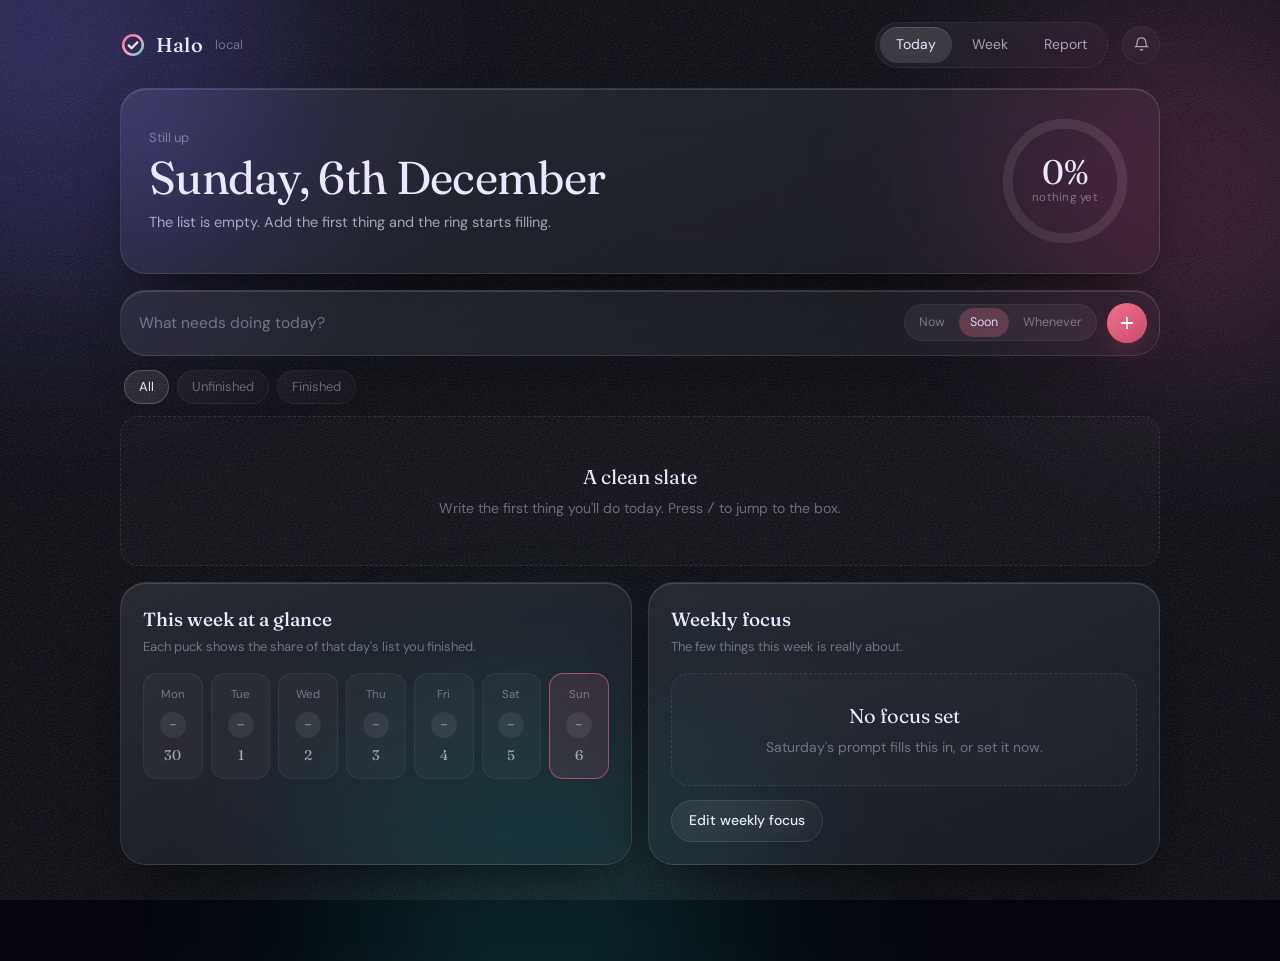
==== commit 29cdad5e: "Update Halo with PWA support, service worker, icons, and refined rituals" ====
--- a/halo.html
+++ b/halo.html
@@ -1,3955 +1,1251 @@
 <!DOCTYPE html>
-<html lang="en">
+<html lang="en" data-theme="dark">
 <head>
-  <meta charset="UTF-8">
-  <meta name="viewport" content="width=device-width, initial-scale=1.0, viewport-fit=cover">
-  <title>Halo — Mindful Daily To-Do Tracker</title>
-  <meta name="description" content="Halo is a mindful daily to-do list tracker with dark glassmorphic aesthetics, weekly planning rituals, and streak analytics.">
-
-  <!-- Google Fonts: Fraunces (Display Serif) & DM Sans (UI Sans) -->
-  <link rel="preconnect" href="https://fonts.googleapis.com">
-  <link rel="preconnect" href="https://fonts.gstatic.com" crossorigin>
-  <link href="https://fonts.googleapis.com/css2?family=DM+Sans:ital,opsz,wght@0,9..40,300..800;1,9..40,300..800&family=Fraunces:ital,opsz,wght@0,9..144,300..800;1,9..144,300..800&display=swap" rel="stylesheet">
-
-  <style>
-    /* ==========================================================================
-       1. DESIGN SYSTEM & ROOT TOKENS
-       ========================================================================== */
-    :root {
-      /* Base Canvas */
-      --bg-canvas: #06070e;
-      --bg-surface: rgba(18, 22, 38, 0.68);
-      --bg-surface-elevated: rgba(28, 34, 58, 0.75);
-      --bg-surface-subtle: rgba(255, 255, 255, 0.04);
-      --bg-surface-input: rgba(12, 16, 28, 0.6);
-
-      /* Glass Borders & Highlights */
-      --glass-border: rgba(255, 255, 255, 0.08);
-      --glass-border-hover: rgba(255, 255, 255, 0.18);
-      --glass-border-active: rgba(255, 255, 255, 0.28);
-      --glass-shadow: 0 16px 40px -12px rgba(0, 0, 0, 0.55), 0 0 1px 1px rgba(255, 255, 255, 0.05);
-      --glass-shadow-sm: 0 8px 24px -6px rgba(0, 0, 0, 0.45);
-      --backdrop-blur: blur(24px);
-
-      /* Typography */
-      --font-serif: 'Fraunces', Georgia, serif;
-      --font-sans: 'DM Sans', -apple-system, BlinkMacSystemFont, sans-serif;
-      --text-main: #f1f3f9;
-      --text-muted: #9aa3bc;
-      --text-faint: #596482;
-
-      /* Fixed Semantic Colors (Do NOT rotate with brand) */
-      --priority-now: #f43f5e;           /* Urgent Rose */
-      --priority-now-bg: rgba(244, 63, 94, 0.12);
-      --priority-now-border: rgba(244, 63, 94, 0.35);
-
-      --priority-soon: #8b5cf6;          /* Soon Violet */
-      --priority-soon-bg: rgba(139, 92, 246, 0.12);
-      --priority-soon-border: rgba(139, 92, 246, 0.35);
-
-      --priority-whenever: #14b8a6;      /* Whenever Teal */
-      --priority-whenever-bg: rgba(20, 184, 166, 0.12);
-      --priority-whenever-border: rgba(20, 184, 166, 0.35);
-
-      /* Ritual Colors */
-      --ritual-saturday: #f59e0b;        /* Amber: Saturday Planning */
-      --ritual-saturday-bg: rgba(245, 158, 11, 0.12);
-      --ritual-saturday-border: rgba(245, 158, 11, 0.35);
-
-      --ritual-sunday: #06b6d4;          /* Teal/Cyan: Sunday Review */
-      --ritual-sunday-bg: rgba(6, 182, 212, 0.12);
-      --ritual-sunday-border: rgba(6, 182, 212, 0.35);
-
-      /* Weekly Rotated Brand Colors (Fallbacks overridden dynamically in JS) */
-      --brand-base: #818cf8;
-      --brand-light: #a5b4fc;
-      --brand-deep: #4f46e5;
-      --brand-secondary: #38bdf8;
-      --brand-glow: rgba(129, 140, 248, 0.25);
-
-      /* Layout Geometry */
-      --radius-sm: 10px;
-      --radius-md: 16px;
-      --radius-lg: 22px;
-      --radius-xl: 28px;
-      --max-width: 860px;
-      --transition-smooth: cubic-bezier(0.16, 1, 0.3, 1);
+<meta charset="utf-8">
+<meta name="viewport" content="width=device-width, initial-scale=1, viewport-fit=cover">
+<title>Halo — daily tasks</title>
+<link rel="manifest" href="./manifest.json">
+<link rel="icon" href="./icon-192.png">
+<link rel="apple-touch-icon" href="./apple-touch-icon.png">
+<meta name="theme-color" content="#06070E">
+<meta name="apple-mobile-web-app-capable" content="yes">
+<meta name="apple-mobile-web-app-status-bar-style" content="black-translucent">
+<meta name="apple-mobile-web-app-title" content="Halo">
+<link rel="preconnect" href="https://fonts.googleapis.com">
+<link rel="preconnect" href="https://fonts.gstatic.com" crossorigin>
+<link href="https://fonts.googleapis.com/css2?family=Fraunces:opsz,wght@9..144,300;9..144,400;9..144,500;9..144,600&family=DM+Sans:opsz,wght@9..40,400;9..40,500;9..40,700&display=swap" rel="stylesheet">
+<style>
+:root{
+  --bg:#06070E;
+  --ink:#EAE7FF;
+  --ink-2:rgba(234,231,255,.66);
+  --ink-3:rgba(234,231,255,.40);
+  --line:rgba(255,255,255,.10);
+  --line-2:rgba(255,255,255,.055);
+  --peri:#8B8CFF;
+  --peri-2:#B7A6FF;
+  --peri-deep:#6E5BFF;
+  --peri-rgb:139,140,255;
+  --teal:#3FD8C6;
+  --rose:#FF78B4;
+  --amber:#FFB449;
+  --glass:linear-gradient(158deg,rgba(255,255,255,.085),rgba(255,255,255,.025));
+  --glass-soft:linear-gradient(158deg,rgba(255,255,255,.055),rgba(255,255,255,.015));
+  --blur:blur(22px) saturate(150%);
+  --r-lg:26px; --r-md:18px; --r-sm:12px;
+  --shadow:0 24px 60px -28px rgba(0,0,0,.85);
+  --inset:inset 0 1px 0 rgba(255,255,255,.13);
+  box-sizing:border-box;
+  padding-top:env(safe-area-inset-top,0px);
+  padding-bottom:env(safe-area-inset-bottom,0px);
+  color-scheme:dark;
+}
+*,*::before,*::after{box-sizing:inherit}
+html{scroll-padding-top:env(safe-area-inset-top,0px);-webkit-text-size-adjust:100%}
+body{
+  margin:0;background:var(--bg);color:var(--ink);
+  font-family:"DM Sans",ui-sans-serif,system-ui,-apple-system,"Segoe UI",sans-serif;
+  font-size:15px;line-height:1.55;min-height:100%;
+  -webkit-font-smoothing:antialiased;overflow-x:hidden;
+}
+button,input,select,textarea{font:inherit;color:inherit}
+button{cursor:pointer;background:none;border:0}
+:focus-visible{outline:2px solid var(--peri-2);outline-offset:3px;border-radius:8px}
+
+/* ---------- aurora ---------- */
+.aurora{position:fixed;inset:-20vh -10vw;z-index:-1;pointer-events:none;filter:blur(90px);opacity:.75}
+.aurora i{position:absolute;display:block;border-radius:50%}
+.b1{width:52vw;height:52vw;left:-8vw;top:-6vh;background:radial-gradient(circle at 40% 40%,rgba(112,96,255,.55),transparent 65%)}
+.b2{width:46vw;height:46vw;right:-6vw;top:8vh;background:radial-gradient(circle at 50% 50%,rgba(255,88,160,.36),transparent 65%)}
+.b3{width:60vw;height:44vw;left:22vw;bottom:-14vh;background:radial-gradient(circle at 50% 50%,rgba(40,200,190,.30),transparent 66%)}
+.grain{position:fixed;inset:0;z-index:-1;pointer-events:none;opacity:.35;
+  background-image:url("data:image/svg+xml;utf8,<svg xmlns='http://www.w3.org/2000/svg' width='160' height='160'><filter id='n'><feTurbulence type='fractalNoise' baseFrequency='.85' numOctaves='3'/><feColorMatrix type='saturate' values='0'/></filter><rect width='160' height='160' filter='url(%23n)' opacity='.5'/></svg>")}
+@media (prefers-reduced-motion:no-preference){
+  .b1{animation:drift1 34s ease-in-out infinite alternate}
+  .b2{animation:drift2 41s ease-in-out infinite alternate}
+  .b3{animation:drift3 47s ease-in-out infinite alternate}
+}
+@keyframes drift1{to{transform:translate3d(6vw,5vh,0) scale(1.12)}}
+@keyframes drift2{to{transform:translate3d(-5vw,7vh,0) scale(1.08)}}
+@keyframes drift3{to{transform:translate3d(4vw,-6vh,0) scale(1.1)}}
+
+/* ---------- glass ---------- */
+.glass{background:var(--glass);backdrop-filter:var(--blur);-webkit-backdrop-filter:var(--blur);
+  border:1px solid var(--line);border-radius:var(--r-lg);box-shadow:var(--shadow),var(--inset)}
+
+.wrap{max-width:1080px;margin:0 auto;padding:22px 20px 96px}
+
+/* ---------- top bar ---------- */
+.top{display:flex;align-items:center;gap:14px;margin-bottom:20px;flex-wrap:wrap}
+.mark{display:flex;align-items:center;gap:10px;margin-right:auto}
+.mark svg{width:26px;height:26px;flex:none}
+.mark b{font-family:"Fraunces",Georgia,serif;font-weight:500;font-size:20px;letter-spacing:.01em}
+.mark span{color:var(--ink-3);font-size:13px;margin-left:2px}
+.tabs{display:flex;gap:4px;padding:4px;border-radius:999px;background:var(--glass-soft);
+  backdrop-filter:var(--blur);-webkit-backdrop-filter:var(--blur);border:1px solid var(--line-2)}
+.tabs button{padding:7px 16px;border-radius:999px;font-size:14px;color:var(--ink-2);transition:color .18s,background .18s}
+.tabs button[aria-selected="true"]{background:rgba(255,255,255,.12);color:var(--ink);box-shadow:var(--inset)}
+.icon-btn{width:38px;height:38px;border-radius:50%;display:grid;place-items:center;color:var(--ink-2);
+  background:var(--glass-soft);border:1px solid var(--line-2);backdrop-filter:var(--blur);transition:color .18s,border-color .18s}
+.icon-btn:hover{color:var(--ink);border-color:var(--line)}
+.icon-btn svg{width:17px;height:17px}
+
+/* ---------- hero ---------- */
+.hero{padding:26px 28px;display:flex;gap:26px;align-items:center;margin-bottom:16px}
+.hero-txt{min-width:0;flex:1}
+.eyebrow{color:var(--ink-3);font-size:13px;margin:0 0 6px}
+.date{font-family:"Fraunces",Georgia,serif;font-weight:400;font-size:clamp(30px,6vw,46px);
+  line-height:1.03;letter-spacing:-.015em;margin:0 0 10px}
+.hero-sub{margin:0;color:var(--ink-2);font-size:14.5px;max-width:46ch}
+.hero-sub b{color:var(--ink);font-weight:500}
+.ring{position:relative;flex:none;width:132px;height:132px}
+.ring svg{transform:rotate(-90deg);width:100%;height:100%}
+.ring circle{fill:none;stroke-linecap:round}
+.ring .track{stroke:rgba(255,255,255,.09);stroke-width:9}
+.ring .fill{stroke:url(#ringgrad);stroke-width:9;transition:stroke-dashoffset .6s cubic-bezier(.22,1,.36,1)}
+.ring-num{position:absolute;inset:0;display:grid;place-content:center;text-align:center}
+.ring-num b{font-family:"Fraunces",Georgia,serif;font-weight:400;font-size:34px;line-height:1;display:block}
+.ring-num small{color:var(--ink-3);font-size:11.5px;letter-spacing:.02em}
+@media(max-width:620px){.hero{flex-direction:column-reverse;align-items:flex-start;padding:22px}
+  .ring{width:104px;height:104px}.ring-num b{font-size:27px}}
+
+/* ---------- ritual banner ---------- */
+.ritual{display:none;gap:16px;align-items:center;padding:18px 22px;margin-bottom:16px;
+  border-color:rgba(255,180,73,.32);
+  background:linear-gradient(158deg,rgba(255,180,73,.17),rgba(255,180,73,.05))}
+.ritual.show{display:flex}
+.ritual .dot{width:34px;height:34px;border-radius:50%;flex:none;display:grid;place-items:center;
+  background:rgba(255,180,73,.18);color:var(--amber)}
+.ritual .dot svg{width:17px;height:17px}
+.ritual p{margin:0;font-size:14.5px}
+.ritual p b{display:block;font-family:"Fraunces",Georgia,serif;font-weight:500;font-size:17px;margin-bottom:1px}
+.ritual p span{color:var(--ink-2)}
+.ritual .acts{margin-left:auto;display:flex;gap:8px;flex:none}
+@media(max-width:620px){.ritual{flex-wrap:wrap}.ritual .acts{margin-left:0;width:100%}}
+.ritual.dusk{border-color:rgba(63,216,198,.28);background:linear-gradient(158deg,rgba(63,216,198,.15),rgba(63,216,198,.04))}
+.ritual.dusk .dot{background:rgba(63,216,198,.16);color:var(--teal)}
+.btn-teal{background:linear-gradient(140deg,var(--teal),#22A79C);border-color:transparent;color:#04211E;font-weight:700;
+  box-shadow:0 10px 28px -12px rgba(63,216,198,.75)}
+
+/* carry-over prompt */
+.carry{display:none;padding:18px 20px;margin-bottom:14px;border-color:rgba(255,180,73,.26);
+  background:linear-gradient(158deg,rgba(255,180,73,.12),rgba(255,255,255,.02))}
+.carry.show{display:block}
+.carry h4{margin:0 0 2px;font-family:"Fraunces",Georgia,serif;font-weight:500;font-size:17px}
+.carry .hint{margin:0 0 13px;color:var(--ink-2);font-size:13.5px}
+.carry-list{display:flex;flex-direction:column;gap:6px;margin-bottom:14px;max-height:230px;overflow-y:auto}
+.carry-item{display:flex;align-items:center;gap:11px;padding:9px 12px;border-radius:12px;
+  border:1px solid var(--line-2);background:rgba(255,255,255,.04);font-size:14.5px}
+.carry-item .check{width:20px;height:20px;border-radius:6px}
+.carry-item.on .check{background:linear-gradient(140deg,var(--amber),#F08A2E);border-color:transparent}
+.carry-item.on .check svg{stroke-dashoffset:0}
+.carry-item:not(.on) span{opacity:.5;text-decoration:line-through;text-decoration-color:rgba(234,231,255,.35)}
+.carry-item span{flex:1;min-width:0;word-break:break-word}
+.carry-acts{display:flex;gap:9px;flex-wrap:wrap}
+
+.note{width:100%;min-height:92px;resize:vertical;padding:13px 15px;border-radius:14px;
+  border:1px solid var(--line-2);background:rgba(255,255,255,.05);outline:none;font-size:15px;line-height:1.5}
+.note::placeholder{color:var(--ink-3)}
+.review-open{margin:0 0 10px;padding:0;list-style:none;display:flex;flex-wrap:wrap;gap:6px}
+.review-open li{font-size:12.5px;padding:3px 9px;border-radius:999px;background:rgba(255,255,255,.055);
+  border:1px solid var(--line-2);color:var(--ink-2)}
+.saved-note{margin-top:16px;padding:14px 16px;border-radius:14px;border:1px solid rgba(63,216,198,.22);
+  background:rgba(63,216,198,.07);font-size:14px;line-height:1.55;white-space:pre-wrap}
+.saved-note em{display:block;font-style:normal;color:var(--ink-3);font-size:12px;margin-bottom:5px}
+
+/* ---------- buttons ---------- */
+.btn{padding:9px 17px;border-radius:999px;font-size:14px;font-weight:500;border:1px solid var(--line);
+  background:var(--glass-soft);backdrop-filter:var(--blur);transition:transform .15s,border-color .18s,background .18s}
+.btn:hover{border-color:rgba(255,255,255,.22)}
+.btn:active{transform:scale(.97)}
+.btn-primary{background:linear-gradient(140deg,var(--peri),var(--peri-deep));border-color:transparent;color:#fff;
+  box-shadow:0 10px 28px -12px rgba(var(--peri-rgb),.75)}
+.btn-amber{background:linear-gradient(140deg,var(--amber),#F08A2E);border-color:transparent;color:#2A1600;
+  box-shadow:0 10px 28px -12px rgba(255,170,60,.8);font-weight:700}
+.btn-ghost{color:var(--ink-2)}
+
+/* ---------- compose ---------- */
+.compose{padding:12px 12px 12px 18px;display:flex;gap:10px;align-items:center;margin-bottom:14px}
+.compose input[type=text]{flex:1;min-width:0;background:none;border:0;font-size:15.5px;padding:8px 0}
+.compose input::placeholder{color:var(--ink-3)}
+.seg{display:flex;gap:3px;padding:3px;border-radius:999px;background:rgba(255,255,255,.06);border:1px solid var(--line-2);flex:none}
+.seg button{padding:5px 11px;border-radius:999px;font-size:12.5px;color:var(--ink-3);transition:.16s}
+.seg button[aria-pressed="true"]{color:var(--ink);background:rgba(255,255,255,.12)}
+.seg button[data-p="now"][aria-pressed="true"]{color:#FFD9E7;background:rgba(255,120,180,.24)}
+.seg button[data-p="soon"][aria-pressed="true"]{color:#D7D3FF;background:rgba(var(--peri-rgb),.26)}
+.seg button[data-p="idle"][aria-pressed="true"]{color:#BFF4ED;background:rgba(63,216,198,.2)}
+.add-btn{width:40px;height:40px;border-radius:50%;flex:none;display:grid;place-items:center;
+  background:linear-gradient(140deg,var(--peri),var(--peri-deep));color:#fff;box-shadow:0 10px 26px -12px rgba(var(--peri-rgb),.8);transition:transform .15s}
+.add-btn:active{transform:scale(.93)}
+.add-btn svg{width:18px;height:18px}
+@media(max-width:620px){.compose{flex-wrap:wrap;padding:14px}.compose input[type=text]{width:100%;flex:1 0 100%}}
+
+/* ---------- filters ---------- */
+.filters{display:flex;align-items:center;gap:8px;margin:0 4px 12px;flex-wrap:wrap}
+.chip{padding:6px 14px;border-radius:999px;font-size:13px;color:var(--ink-3);border:1px solid var(--line-2);
+  background:var(--glass-soft);transition:.16s}
+.chip[aria-pressed="true"]{color:var(--ink);border-color:rgba(255,255,255,.2);background:rgba(255,255,255,.1)}
+.filters .spacer{margin-left:auto}
+.mini{font-size:13px;color:var(--ink-3)}
+
+/* ---------- task list ---------- */
+.list{display:flex;flex-direction:column;gap:9px}
+.task{display:flex;align-items:flex-start;gap:14px;padding:15px 16px;border-radius:var(--r-md);
+  background:var(--glass-soft);backdrop-filter:var(--blur);-webkit-backdrop-filter:var(--blur);
+  border:1px solid var(--line-2);box-shadow:var(--inset);transition:border-color .2s,background .2s,opacity .25s}
+.task:hover{border-color:var(--line)}
+.task.done{opacity:.5}
+.task .bar{width:3px;align-self:stretch;border-radius:3px;flex:none;margin:1px 2px 1px -4px}
+.p-now .bar{background:var(--rose)} .p-soon .bar{background:var(--peri)} .p-idle .bar{background:var(--teal)}
+.check{width:23px;height:23px;border-radius:8px;flex:none;margin-top:1px;border:1.5px solid rgba(255,255,255,.28);
+  display:grid;place-items:center;transition:.2s}
+.check svg{width:13px;height:13px;stroke-dasharray:22;stroke-dashoffset:22;transition:stroke-dashoffset .3s ease .05s}
+.task.done .check{background:linear-gradient(140deg,var(--peri),var(--peri-deep));border-color:transparent}
+.task.done .check svg{stroke-dashoffset:0}
+.task:not(.done) .check:hover{border-color:var(--peri-2);background:rgba(var(--peri-rgb),.14)}
+.body{flex:1;min-width:0}
+.txt{font-size:15px;word-break:break-word;border-radius:6px;padding:1px 3px;margin:-1px -3px}
+.task.done .txt{text-decoration:line-through;text-decoration-color:rgba(234,231,255,.45)}
+.txt[contenteditable="true"]{background:rgba(255,255,255,.08);outline:none}
+.meta{display:flex;gap:8px;align-items:center;margin-top:4px;font-size:12px;color:var(--ink-3);flex-wrap:wrap}
+.tag{padding:2px 8px;border-radius:999px;background:rgba(255,255,255,.08);border:1px solid var(--line-2)}
+.tag.carry{color:var(--amber);border-color:rgba(255,180,73,.3);background:rgba(255,180,73,.12)}
+.kill{width:30px;height:30px;border-radius:50%;flex:none;display:grid;place-items:center;color:var(--ink-3);
+  opacity:0;transition:.18s}
+.task:hover .kill,.task:focus-within .kill{opacity:1}
+.kill:hover{color:var(--rose);background:rgba(255,120,180,.14)}
+.kill svg{width:15px;height:15px}
+@media(hover:none){.kill{opacity:1}}
+
+.empty{padding:44px 24px;text-align:center;border-radius:var(--r-md);border:1px dashed var(--line);background:rgba(255,255,255,.02)}
+.empty b{display:block;font-family:"Fraunces",Georgia,serif;font-weight:400;font-size:20px;margin-bottom:5px}
+.empty span{color:var(--ink-3);font-size:14px}
+
+/* ---------- panels / grid ---------- */
+.grid{display:grid;gap:16px;grid-template-columns:repeat(auto-fit,minmax(290px,1fr));margin-top:16px}
+.panel{padding:22px}
+.panel h3{margin:0 0 3px;font-family:"Fraunces",Georgia,serif;font-weight:500;font-size:19px}
+.panel .hint{margin:0 0 16px;color:var(--ink-3);font-size:13px}
+.section-head{display:flex;align-items:baseline;gap:12px;margin:26px 4px 12px}
+.section-head h2{margin:0;font-family:"Fraunces",Georgia,serif;font-weight:400;font-size:24px}
+.section-head p{margin:0;color:var(--ink-3);font-size:13px}
+
+/* week strip */
+.week-strip{display:grid;grid-template-columns:repeat(7,1fr);gap:8px}
+.wday{padding:12px 4px 11px;border-radius:14px;text-align:center;border:1px solid var(--line-2);
+  background:rgba(255,255,255,.035);transition:.2s}
+.wday.today{border-color:rgba(var(--peri-rgb),.55);background:rgba(var(--peri-rgb),.12)}
+.wday.future{opacity:.42}
+.wday em{display:block;font-style:normal;font-size:11.5px;color:var(--ink-3);margin-bottom:8px}
+.wday .puck{width:26px;height:26px;margin:0 auto;border-radius:50%;display:grid;place-items:center;
+  font-size:11px;font-weight:700;color:var(--bg);background:rgba(255,255,255,.1);position:relative}
+.wday .puck.none{color:var(--ink-3);background:rgba(255,255,255,.07)}
+.wday b{display:block;margin-top:7px;font-family:"Fraunces",Georgia,serif;font-weight:400;font-size:14px;color:var(--ink-2)}
+
+/* focus list */
+.focus{display:flex;flex-direction:column;gap:8px;margin-bottom:14px}
+.focus-row{display:flex;align-items:center;gap:12px;padding:11px 14px;border-radius:14px;
+  border:1px solid rgba(255,180,73,.16);background:rgba(255,180,73,.06);transition:.2s}
+.focus-row.done{opacity:.5}
+.focus-row .check{border-radius:50%;width:21px;height:21px}
+.focus-row.done .check{background:linear-gradient(140deg,var(--amber),#F08A2E);border-color:transparent}
+.focus-row span{flex:1;font-size:14.5px}
+.focus-row.done span{text-decoration:line-through}
+
+/* stats */
+.stats{display:grid;gap:10px;grid-template-columns:repeat(auto-fit,minmax(132px,1fr))}
+.stat{padding:16px;border-radius:var(--r-md);background:var(--glass-soft);border:1px solid var(--line-2);box-shadow:var(--inset)}
+.stat b{display:block;font-family:"Fraunces",Georgia,serif;font-weight:400;font-size:30px;line-height:1.1;letter-spacing:-.01em}
+.stat span{color:var(--ink-3);font-size:12.5px}
+.stat.accent b{background:linear-gradient(120deg,var(--peri-2),var(--teal));-webkit-background-clip:text;background-clip:text;color:transparent}
+
+/* chart */
+.chart-scroll{overflow-x:auto;padding-bottom:4px}
+.chart{display:flex;align-items:flex-end;gap:7px;height:150px;min-width:380px}
+.col{flex:1;display:flex;flex-direction:column;justify-content:flex-end;align-items:center;gap:7px;height:100%}
+.col .stack{width:100%;max-width:26px;height:100%;display:flex;flex-direction:column;justify-content:flex-end;
+  border-radius:8px;overflow:hidden;background:rgba(255,255,255,.05)}
+.col .filled{background:linear-gradient(180deg,var(--peri-2),var(--peri-deep));border-radius:8px 8px 0 0;min-height:3px;
+  transition:height .5s cubic-bezier(.22,1,.36,1)}
+.col .rest{background:rgba(255,255,255,.07)}
+.col em{font-style:normal;font-size:10.5px;color:var(--ink-3);white-space:nowrap}
+.legend{display:flex;gap:16px;margin-top:14px;font-size:12.5px;color:var(--ink-3);flex-wrap:wrap}
+.legend i{width:9px;height:9px;border-radius:3px;display:inline-block;margin-right:6px;vertical-align:1px}
+
+/* log */
+.log{display:flex;flex-direction:column;gap:2px;max-height:340px;overflow-y:auto;margin:-4px -6px;padding:4px 6px}
+.log-day{padding:12px 4px;border-bottom:1px solid var(--line-2)}
+.log-day:last-child{border-bottom:0}
+.log-head{display:flex;align-items:baseline;gap:10px}
+.log-head b{font-family:"Fraunces",Georgia,serif;font-weight:400;font-size:15px}
+.log-head span{color:var(--ink-3);font-size:12.5px;margin-left:auto}
+.log-items{margin:7px 0 0;padding:0;list-style:none;display:flex;flex-wrap:wrap;gap:6px}
+.log-items li{font-size:12.5px;padding:3px 9px;border-radius:999px;background:rgba(255,255,255,.055);
+  border:1px solid var(--line-2);color:var(--ink-2)}
+.log-items li.ok{color:var(--ink);border-color:rgba(var(--peri-rgb),.3);background:rgba(var(--peri-rgb),.13)}
+
+/* dialog */
+dialog{border:0;padding:0;background:none;color:var(--ink);max-width:min(520px,92vw);width:100%}
+dialog::backdrop{background:rgba(3,4,10,.72);backdrop-filter:blur(6px)}
+.sheet{padding:26px}
+.sheet h3{margin:0 0 4px;font-family:"Fraunces",Georgia,serif;font-weight:500;font-size:23px}
+.sheet .hint{margin:0 0 18px;color:var(--ink-2);font-size:14px}
+.field{display:flex;align-items:center;gap:11px;padding:10px 14px;border-radius:14px;margin-bottom:9px;
+  border:1px solid var(--line-2);background:rgba(255,255,255,.05)}
+.field em{font-style:normal;color:var(--ink-3);font-size:13px;width:14px;flex:none;font-family:"Fraunces",serif}
+.field input{flex:1;min-width:0;background:none;border:0;outline:none;font-size:15px}
+.field input::placeholder{color:var(--ink-3)}
+.sheet-acts{display:flex;gap:9px;justify-content:flex-end;margin-top:18px;flex-wrap:wrap}
+.settings-row{display:flex;align-items:center;gap:12px;padding:13px 0;border-bottom:1px solid var(--line-2)}
+.settings-row:last-of-type{border-bottom:0}
+.settings-row div{flex:1;min-width:0}
+.settings-row b{display:block;font-weight:500;font-size:14.5px}
+.settings-row small{color:var(--ink-3);font-size:12.5px;display:block;line-height:1.45}
+
+/* toast */
+.toast{position:fixed;left:50%;transform:translate(-50%,20px);bottom:calc(22px + env(safe-area-inset-bottom,0px));
+  padding:12px 20px;border-radius:999px;font-size:14px;opacity:0;pointer-events:none;transition:.28s;z-index:60;
+  background:var(--glass);backdrop-filter:var(--blur);border:1px solid var(--line);box-shadow:var(--shadow)}
+.toast.show{opacity:1;transform:translate(-50%,0)}
+.hide{display:none !important}
+::-webkit-scrollbar{width:9px;height:9px}
+::-webkit-scrollbar-thumb{background:rgba(255,255,255,.13);border-radius:9px}
+::-webkit-scrollbar-track{background:transparent}
+</style>
+</head>
+<body>
+<div class="aurora"><i class="b1"></i><i class="b2"></i><i class="b3"></i></div>
+<div class="grain"></div>
+
+<svg width="0" height="0" style="position:absolute" aria-hidden="true"><defs>
+  <linearGradient id="ringgrad" x1="0" y1="0" x2="1" y2="1">
+    <stop offset="0%" style="stop-color:var(--peri)"/><stop offset="55%" style="stop-color:var(--peri-2)"/><stop offset="100%" style="stop-color:var(--teal)"/>
+  </linearGradient>
+</defs></svg>
+
+<div class="wrap">
+  <header class="top">
+    <div class="mark">
+      <svg viewBox="0 0 24 24" fill="none" aria-hidden="true">
+        <circle cx="12" cy="12" r="9" stroke="url(#ringgrad)" stroke-width="2.4"/>
+        <path d="M8 12.4l2.7 2.6L16 9.6" stroke="#EAE7FF" stroke-width="2.1" stroke-linecap="round" stroke-linejoin="round"/>
+      </svg>
+      <b>Halo</b><span id="syncNote">local</span>
+    </div>
+    <nav class="tabs" role="tablist" aria-label="Sections">
+      <button role="tab" data-view="today" aria-selected="true">Today</button>
+      <button role="tab" data-view="week" aria-selected="false">Week</button>
+      <button role="tab" data-view="report" aria-selected="false">Report</button>
+    </nav>
+    <button class="icon-btn" id="openSettings" title="Reminders and data" aria-label="Reminders and data">
+      <svg viewBox="0 0 24 24" fill="none" stroke="currentColor" stroke-width="1.8" stroke-linecap="round">
+        <path d="M18 8.5a6 6 0 10-12 0c0 5-2 6.5-2 6.5h16s-2-1.5-2-6.5z"/><path d="M10.4 19a1.9 1.9 0 003.2 0"/>
+      </svg>
+    </button>
+  </header>
+
+  <section class="glass hero">
+    <div class="hero-txt">
+      <p class="eyebrow" id="greeting">Good morning</p>
+      <h1 class="date" id="dateLine">Today</h1>
+      <p class="hero-sub" id="heroSub">Loading your day…</p>
+    </div>
+    <div class="ring" aria-hidden="true">
+      <svg viewBox="0 0 120 120">
+        <circle class="track" cx="60" cy="60" r="52"/>
+        <circle class="fill" id="ringFill" cx="60" cy="60" r="52" stroke-dasharray="326.7" stroke-dashoffset="326.7"/>
+      </svg>
+      <div class="ring-num"><b id="ringPct">0%</b><small id="ringSub">nothing yet</small></div>
+    </div>
+  </section>
+
+  <section class="glass ritual" id="ritual">
+    <span class="dot"><svg viewBox="0 0 24 24" fill="none" stroke="currentColor" stroke-width="1.9" stroke-linecap="round">
+      <path d="M12 3v3M12 18v3M3 12h3M18 12h3M5.6 5.6l2.1 2.1M16.3 16.3l2.1 2.1M18.4 5.6l-2.1 2.1M7.7 16.3l-2.1 2.1"/></svg></span>
+    <p><b>It's Saturday past 11</b><span id="ritualSub">Set the handful of things that matter for the week ahead.</span></p>
+    <div class="acts">
+      <button class="btn btn-amber" id="ritualGo">Plan the week</button>
+      <button class="btn btn-ghost" id="ritualLater">Not now</button>
+    </div>
+  </section>
+
+  <section class="glass ritual dusk" id="review">
+    <span class="dot"><svg viewBox="0 0 24 24" fill="none" stroke="currentColor" stroke-width="1.9" stroke-linejoin="round">
+      <path d="M21 12.8A9 9 0 1111.2 3a7 7 0 009.8 9.8z"/></svg></span>
+    <p><b>Sunday night</b><span>Look back at the week before it closes — it takes a minute.</span></p>
+    <div class="acts">
+      <button class="btn btn-teal" id="reviewGo">Review the week</button>
+      <button class="btn btn-ghost" id="reviewLater">Not now</button>
+    </div>
+  </section>
+
+  <!-- TODAY -->
+  <div id="view-today">
+    <form class="glass compose" id="composer">
+      <input type="text" id="taskInput" placeholder="What needs doing today?" autocomplete="off" maxlength="180" aria-label="New task">
+      <div class="seg" role="group" aria-label="Priority">
+        <button type="button" data-p="now" aria-pressed="false">Now</button>
+        <button type="button" data-p="soon" aria-pressed="true">Soon</button>
+        <button type="button" data-p="idle" aria-pressed="false">Whenever</button>
+      </div>
+      <button class="add-btn" type="submit" aria-label="Add task">
+        <svg viewBox="0 0 24 24" fill="none" stroke="currentColor" stroke-width="2.4" stroke-linecap="round"><path d="M12 5v14M5 12h14"/></svg>
+      </button>
+    </form>
+
+    <div class="filters">
+      <button class="chip" data-f="all" aria-pressed="true">All</button>
+      <button class="chip" data-f="active" aria-pressed="false">Unfinished</button>
+      <button class="chip" data-f="done" aria-pressed="false">Finished</button>
+      <span class="spacer"></span>
+      <button class="chip hide" id="clearDone">Clear finished</button>
+    </div>
+
+    <section class="glass carry" id="carryCard">
+      <h4 id="carryTitle">Unfinished from yesterday</h4>
+      <p class="hint">Pick what still matters. Anything you leave stays in that day's record.</p>
+      <div class="carry-list" id="carryList"></div>
+      <div class="carry-acts">
+        <button class="btn btn-primary" id="carryBring">Bring forward</button>
+        <button class="btn btn-ghost" id="carrySkip">Start fresh</button>
+      </div>
+    </section>
+
+    <div class="list" id="taskList"></div>
+
+    <div class="grid">
+      <section class="glass panel">
+        <h3>This week at a glance</h3>
+        <p class="hint">Each puck shows the share of that day's list you finished.</p>
+        <div class="week-strip" id="miniWeek"></div>
+      </section>
+      <section class="glass panel">
+        <h3>Weekly focus</h3>
+        <p class="hint" id="focusHint">The few things this week is really about.</p>
+        <div class="focus" id="focusMini"></div>
+        <button class="btn" id="editFocus">Edit weekly focus</button>
+      </section>
+    </div>
+  </div>
+
+  <!-- WEEK -->
+  <div id="view-week" class="hide">
+    <section class="glass panel">
+      <h3 id="weekTitle">This week</h3>
+      <p class="hint" id="weekRange"></p>
+      <div class="week-strip" id="bigWeek"></div>
+    </section>
+    <div class="grid">
+      <section class="glass panel">
+        <h3>Weekly focus</h3>
+        <p class="hint">Set every Saturday after 11am. Tick them off as the week goes.</p>
+        <div class="focus" id="focusFull"></div>
+        <button class="btn btn-amber" id="editFocus2">Edit weekly focus</button>
+      </section>
+      <section class="glass panel">
+        <h3>Week totals</h3>
+        <p class="hint">Monday through Sunday.</p>
+        <div class="stats" id="weekStats"></div>
+        <div id="reviewNote"></div>
+      </section>
+    </div>
+  </div>
+
+  <!-- REPORT -->
+  <div id="view-report" class="hide">
+    <section class="glass panel">
+      <h3>Last 14 days</h3>
+      <p class="hint">Filled bars are tasks you finished; the pale remainder is what stayed open.</p>
+      <div class="chart-scroll"><div class="chart" id="chart"></div></div>
+      <div class="legend">
+        <span><i style="background:linear-gradient(180deg,var(--peri-2),var(--peri-deep))"></i>Finished</span>
+        <span><i style="background:rgba(255,255,255,.12)"></i>Left open</span>
+      </div>
+    </section>
+    <div class="section-head"><h2>The numbers</h2><p>Everything you've logged so far</p></div>
+    <div class="stats" id="allStats"></div>
+    <div class="grid">
+      <section class="glass panel">
+        <h3>Daily log</h3>
+        <p class="hint">Your most recent days, newest first.</p>
+        <div class="log" id="log"></div>
+      </section>
+      <section class="glass panel">
+        <h3>Where the work sits</h3>
+        <p class="hint">Finished tasks split by how urgent they were when you added them.</p>
+        <div class="stats" id="prioStats"></div>
+        <div style="margin-top:16px"><button class="btn" id="exportBtn">Export my data</button></div>
+      </section>
+    </div>
+  </div>
+</div>
+
+<!-- weekly focus dialog -->
+<dialog id="focusDialog">
+  <form method="dialog" class="glass sheet">
+    <h3>Plan the week</h3>
+    <p class="hint" id="focusDialogRange">Five slots, and you don't have to fill them all.</p>
+    <div id="focusFields"></div>
+    <div class="sheet-acts">
+      <button class="btn btn-ghost" value="cancel">Cancel</button>
+      <button class="btn btn-amber" value="save" id="focusSave">Save the week</button>
+    </div>
+  </form>
+</dialog>
+
+<!-- sunday review dialog -->
+<dialog id="reviewDialog">
+  <form method="dialog" class="glass sheet">
+    <h3>How the week went</h3>
+    <p class="hint" id="reviewRange"></p>
+    <div class="stats" id="reviewStats" style="margin-bottom:16px"></div>
+    <div id="reviewLeft"></div>
+    <textarea class="note" id="reviewText" maxlength="1200" placeholder="What went well, what got in the way, what you'd change next week."></textarea>
+    <div class="sheet-acts">
+      <button class="btn btn-ghost" value="cancel">Cancel</button>
+      <button class="btn btn-teal" value="save">Save review</button>
+    </div>
+  </form>
+</dialog>
+
+<!-- settings dialog -->
+<dialog id="settingsDialog">
+  <form method="dialog" class="glass sheet">
+    <h3>Reminders and data</h3>
+    <p class="hint">Two nudges a week: Saturday from 11am to plan, Sunday from 8pm to look back.</p>
+    <div class="settings-row">
+      <div><b>System notifications</b><small id="notifState">Checking…</small></div>
+      <button class="btn" type="button" id="notifBtn">Turn on</button>
+    </div>
+    <div class="settings-row">
+      <div><b>In-app reminders</b><small>Always on. An amber banner on Saturday to plan the week, a teal one on Sunday night to review it.</small></div>
+    </div>
+    <div class="settings-row">
+      <div><b>Storage</b><small id="storeState">Checking…</small></div>
+    </div>
+    <div class="sheet-acts"><button class="btn" value="close">Done</button></div>
+  </form>
+</dialog>
+
+<div class="toast" id="toast" role="status" aria-live="polite"></div>
+
+<script>
+(function(){
+"use strict";
+
+/* ---------------- helpers ---------------- */
+const $ = s => document.querySelector(s);
+const $$ = s => Array.from(document.querySelectorAll(s));
+const DAY_NAMES = ["Sunday","Monday","Tuesday","Wednesday","Thursday","Friday","Saturday"];
+const MONTHS = ["January","February","March","April","May","June","July","August","September","October","November","December"];
+const PRIOS = {now:"Now", soon:"Soon", idle:"Whenever"};
+
+function keyOf(d){
+  return d.getFullYear()+"-"+String(d.getMonth()+1).padStart(2,"0")+"-"+String(d.getDate()).padStart(2,"0");
+}
+function fromKey(k){ const p=k.split("-"); return new Date(+p[0], +p[1]-1, +p[2]); }
+function todayKey(){ return keyOf(new Date()); }
+function mondayOf(d){
+  const x = new Date(d.getFullYear(), d.getMonth(), d.getDate());
+  const shift = (x.getDay()+6)%7;           // Monday = 0
+  x.setDate(x.getDate()-shift);
+  return x;
+}
+function weekKey(d){ return keyOf(mondayOf(d)); }
+function uid(){ return Date.now().toString(36)+Math.random().toString(36).slice(2,7); }
+function ordinal(n){ const s=["th","st","nd","rd"], v=n%100; return n+(s[(v-20)%10]||s[v]||s[0]); }
+function escapeHtml(s){ return String(s).replace(/[&<>"']/g, c => ({"&":"&amp;","<":"&lt;",">":"&gt;",'"':"&quot;","'":"&#39;"}[c])); }
+
+function toast(msg){
+  const t = $("#toast"); t.textContent = msg; t.classList.add("show");
+  clearTimeout(toast._t); toast._t = setTimeout(()=>t.classList.remove("show"), 2600);
+}
+
+/* ---------------- weekly palette ---------------- */
+// A small curated set of accent triples (base / light / deep) that all read
+// well on the dark glass background. One is chosen deterministically from
+// the ISO week number, so every viewer sees the same hue for a given week,
+// it stays put all week, and it rotates back on its own with no memory
+// needed. Priority colours (rose for "Now", amber for the weekly rituals)
+// stay fixed since they carry meaning; this only re-tints the brand icons —
+// the mark, the progress ring, add/primary buttons, checkboxes, the chart.
+const PALETTES = [
+  {name:"Violet",  peri:"#8B8CFF", peri2:"#B7A6FF", deep:"#6E5BFF", teal:"#3FD8C6", rgb:"139,140,255"},
+  {name:"Coral",   peri:"#FF8C66", peri2:"#FFC1A6", deep:"#E85F3C", teal:"#3FD8C6", rgb:"255,140,102"},
+  {name:"Citrine", peri:"#E8C15C", peri2:"#F5DE9B", deep:"#C99B2E", teal:"#3FD8C6", rgb:"232,193,92"},
+  {name:"Jade",    peri:"#3FCE93", peri2:"#8FE9BE", deep:"#25A876", teal:"#7FB2FF", rgb:"63,206,147"},
+  {name:"Sky",     peri:"#4FC1F0", peri2:"#9BDEF7", deep:"#2E9BCB", teal:"#C6A6FF", rgb:"79,193,240"},
+  {name:"Rosewood",peri:"#F0708F", peri2:"#F7A9BC", deep:"#C94A6A", teal:"#3FD8C6", rgb:"240,112,143"}
+];
+function isoWeekNumber(d){
+  const dt = new Date(Date.UTC(d.getFullYear(), d.getMonth(), d.getDate()));
+  const day = (dt.getUTCDay()+6)%7;               // Monday = 0
+  dt.setUTCDate(dt.getUTCDate() - day + 3);        // nearest Thursday
+  const firstThu = new Date(Date.UTC(dt.getUTCFullYear(),0,4));
+  const firstDay = (firstThu.getUTCDay()+6)%7;
+  firstThu.setUTCDate(firstThu.getUTCDate() - firstDay + 3);
+  return 1 + Math.round((dt - firstThu) / (7*86400000));
+}
+let currentPaletteKey = null;
+function applyWeeklyPalette(){
+  const now = new Date();
+  const key = now.getFullYear()+"-W"+isoWeekNumber(now);
+  if(key === currentPaletteKey) return;
+  currentPaletteKey = key;
+  const idx = (isoWeekNumber(now) + now.getFullYear()) % PALETTES.length;
+  const p = PALETTES[idx];
+  const root = document.documentElement.style;
+  root.setProperty("--peri", p.peri);
+  root.setProperty("--peri-2", p.peri2);
+  root.setProperty("--peri-deep", p.deep);
+  root.setProperty("--peri-rgb", p.rgb);
+  root.setProperty("--teal", p.teal);
+}
+
+/* ---------------- state ---------------- */
+const state = { days:{}, weeks:{}, view:"today", filter:"all", prio:"soon", ready:false };
+const LS_DAYS = "halo.days.v1", LS_WEEKS = "halo.weeks.v1", LS_FLAGS = "halo.flags.v1";
+
+let db = null;
+const writeChain = new Map();
+function queueWrite(path, fn){
+  const prev = writeChain.get(path) || Promise.resolve();
+  const next = prev.then(fn).catch(err => { console.warn("write failed", path, err); });
+  writeChain.set(path, next);
+  return next;
+}
+
+function lsRead(k, fallback){
+  try { const v = localStorage.getItem(k); return v ? JSON.parse(v) : fallback; }
+  catch(e){ return fallback; }
+}
+function lsWrite(k, v){ try { localStorage.setItem(k, JSON.stringify(v)); } catch(e){} }
+
+const flags = lsRead(LS_FLAGS, {});
+function setFlag(k,v){ flags[k]=v; lsWrite(LS_FLAGS, flags); }
+
+/* ---------------- persistence ---------------- */
+function saveDay(k){
+  const day = state.days[k];
+  if(!day) return;
+  lsWrite(LS_DAYS, state.days);
+  if(db) queueWrite("days/"+k, () => db.doc("days/"+k).set({date:k, tasks:day.tasks}));
+}
+function saveWeek(k){
+  const w = state.weeks[k];
+  if(!w) return;
+  lsWrite(LS_WEEKS, state.weeks);
+  if(db) queueWrite("weeks/"+k, () => db.doc("weeks/"+k).set({week:k, focus:w.focus, plannedAt:w.plannedAt||null, review:w.review||null}));
+}
+
+async function boot(){
+  state.days  = lsRead(LS_DAYS, {})  || {};
+  state.weeks = lsRead(LS_WEEKS, {}) || {};
+  state.ready = true;
+  applyWeeklyPalette();
+  ensureToday();
+  renderAll();
+  startClock();
+
+  try {
+    db = window.claude ? await window.claude.use("db") : null;
+  } catch(e){ db = null; }
+
+  if(db){
+    $("#syncNote").textContent = "synced";
+    try {
+      const [ds, ws] = await Promise.all([
+        db.collection("days").orderBy("date","desc").limit(200).get(),
+        db.collection("weeks").orderBy("week","desc").limit(60).get()
+      ]);
+      let touched = false;
+      ds.docs.forEach(d => { const v = d.data(); if(v && Array.isArray(v.tasks)){ state.days[d.id] = {tasks:v.tasks}; touched = true; } });
+      ws.docs.forEach(d => { const v = d.data(); if(v && Array.isArray(v.focus)){ state.weeks[d.id] = {focus:v.focus, plannedAt:v.plannedAt, review:v.review||null}; touched = true; } });
+      if(touched){ lsWrite(LS_DAYS, state.days); lsWrite(LS_WEEKS, state.weeks); ensureToday(); renderAll(); }
+    } catch(e){
+      $("#syncNote").textContent = "local";
+      console.warn(e);
     }
-
-    /* ==========================================================================
-       2. GLOBAL RESET & BASE STYLES
-       ========================================================================== */
-    *, *::before, *::after {
-      box-sizing: border-box;
-      margin: 0;
-      padding: 0;
-    }
-
-    html {
-      color-scheme: dark;
-      background-color: var(--bg-canvas);
-      scroll-behavior: smooth;
-    }
-
-    body {
-      min-height: 100vh;
-      font-family: var(--font-sans);
-      color: var(--text-main);
-      background-color: var(--bg-canvas);
-      line-height: 1.5;
-      overflow-x: hidden;
-      position: relative;
-      padding: env(safe-area-inset-top, 24px) env(safe-area-inset-right, 16px) env(safe-area-inset-bottom, 32px) env(safe-area-inset-left, 16px);
-      -webkit-font-smoothing: antialiased;
-    }
-
-    /* Visible Accessible Focus States */
-    :focus-visible {
-      outline: 2px solid var(--brand-light);
-      outline-offset: 3px;
-      border-radius: 6px;
-    }
-
-    /* Buttons & Inputs Reset */
-    button {
-      font-family: inherit;
-      border: none;
-      background: none;
-      color: inherit;
-      cursor: pointer;
-      display: inline-flex;
-      align-items: center;
-      justify-content: center;
-      transition: all 0.2s var(--transition-smooth);
-    }
-
-    input, textarea, select {
-      font-family: inherit;
-      color: inherit;
-      border: 1px solid var(--glass-border);
-      background: var(--bg-surface-input);
-      border-radius: var(--radius-md);
-      transition: all 0.2s var(--transition-smooth);
-    }
-
-    input:focus, textarea:focus {
-      outline: none;
-      border-color: var(--brand-base);
-      box-shadow: 0 0 0 3px var(--brand-glow);
-    }
-
-    /* ==========================================================================
-       3. AMBIENT AURORA BACKGROUND FX
-       ========================================================================== */
-    .aurora-container {
-      position: fixed;
-      inset: 0;
-      overflow: hidden;
-      pointer-events: none;
-      z-index: 0;
-    }
-
-    .aurora-blob {
-      position: absolute;
-      border-radius: 50%;
-      filter: blur(90px);
-      opacity: 0.38;
-      will-change: transform;
-      mix-blend-mode: screen;
-    }
-
-    .blob-1 {
-      width: 520px;
-      height: 520px;
-      background: radial-gradient(circle, var(--brand-base) 0%, transparent 70%);
-      top: -120px;
-      left: 10%;
-      animation: driftOne 24s ease-in-out infinite alternate;
-    }
-
-    .blob-2 {
-      width: 600px;
-      height: 500px;
-      background: radial-gradient(circle, var(--brand-secondary) 0%, transparent 70%);
-      bottom: 5%;
-      right: 5%;
-      opacity: 0.28;
-      animation: driftTwo 30s ease-in-out infinite alternate;
-    }
-
-    .blob-3 {
-      width: 440px;
-      height: 440px;
-      background: radial-gradient(circle, #7e22ce 0%, transparent 70%);
-      top: 40%;
-      left: -80px;
-      opacity: 0.25;
-      animation: driftThree 28s ease-in-out infinite alternate;
-    }
-
-    @keyframes driftOne {
-      0% { transform: translate(0, 0) scale(1); }
-      50% { transform: translate(60px, 80px) scale(1.1); }
-      100% { transform: translate(-40px, 120px) scale(0.95); }
-    }
-
-    @keyframes driftTwo {
-      0% { transform: translate(0, 0) scale(1); }
-      50% { transform: translate(-80px, -60px) scale(1.08); }
-      100% { transform: translate(50px, -90px) scale(0.92); }
-    }
-
-    @keyframes driftThree {
-      0% { transform: translate(0, 0) scale(1); }
-      50% { transform: translate(70px, -40px) scale(1.15); }
-      100% { transform: translate(30px, 60px) scale(0.9); }
-    }
-
-    @media (prefers-reduced-motion: reduce) {
-      .aurora-blob {
-        animation: none !important;
+  }
+  checkRitual();
+}
+
+/* ---------------- day model ---------------- */
+function ensureToday(){
+  const k = todayKey();
+  if(!state.days[k]) state.days[k] = {tasks:[]};
+}
+
+// Unfinished work from the most recent day that had a list. Nothing moves
+// until you say so; once you answer, Halo stops asking for the rest of the day.
+function pendingCarry(){
+  const k = todayKey();
+  if(flags.carryHandled === k) return null;
+  const past = Object.keys(state.days).filter(x => x < k && state.days[x].tasks.length).sort();
+  const last = past[past.length-1];
+  if(!last) return null;
+  const open = state.days[last].tasks.filter(t => !t.done);
+  return open.length ? {from:last, tasks:open} : null;
+}
+
+function renderCarry(){
+  const card = $("#carryCard");
+  const p = pendingCarry();
+  if(!p){ card.classList.remove("show"); return; }
+  const d = fromKey(p.from);
+  const yest = new Date(); yest.setDate(yest.getDate()-1);
+  const when = p.from === keyOf(yest) ? "yesterday" : DAY_NAMES[d.getDay()] + ", " + ordinal(d.getDate()) + " " + MONTHS[d.getMonth()].slice(0,3);
+  $("#carryTitle").textContent = p.tasks.length + (p.tasks.length===1 ? " thing" : " things") + " left open from " + when;
+  const host = $("#carryList"); host.innerHTML = "";
+  p.tasks.forEach(t => {
+    const row = document.createElement("label");
+    row.className = "carry-item on";
+    row.innerHTML = '<button type="button" class="check" aria-pressed="true" aria-label="Include this task">'+
+      '<svg viewBox="0 0 24 24" fill="none" stroke="#2A1600" stroke-width="3.2" stroke-linecap="round" stroke-linejoin="round"><path d="M5 12.5l4.5 4.5L19 7"/></svg>'+
+      '</button><span>'+escapeHtml(t.text)+'</span><span class="tag" style="flex:none">'+PRIOS[t.prio||"soon"]+'</span>';
+    row.dataset.id = t.id;
+    row.querySelector(".check").addEventListener("click", e => {
+      e.preventDefault();
+      const on = row.classList.toggle("on");
+      row.querySelector(".check").setAttribute("aria-pressed", on ? "true" : "false");
+    });
+    host.appendChild(row);
+  });
+  card.classList.add("show");
+}
+
+$("#carryBring").addEventListener("click", ()=>{
+  const p = pendingCarry(); if(!p) return;
+  const picked = Array.from($("#carryList").querySelectorAll(".carry-item.on")).map(r=>r.dataset.id);
+  const now = Date.now();
+  p.tasks.filter(t=>picked.includes(t.id)).forEach(t=>{
+    today().tasks.push({id:uid(), text:t.text, done:false, prio:t.prio||"soon", created:now, carried:true});
+  });
+  setFlag("carryHandled", todayKey());
+  if(picked.length) saveDay(todayKey());
+  renderCarry(); renderTasks(); renderWeekStrips(); renderWeekStats(); renderReport();
+  toast(picked.length ? picked.length+(picked.length===1?" task":" tasks")+" moved into today" : "Nothing carried over");
+});
+$("#carrySkip").addEventListener("click", ()=>{
+  setFlag("carryHandled", todayKey());
+  renderCarry();
+  toast("Starting fresh today");
+});
+function today(){ ensureToday(); return state.days[todayKey()]; }
+function dayStats(k){
+  const d = state.days[k];
+  const total = d ? d.tasks.length : 0;
+  const done = d ? d.tasks.filter(t=>t.done).length : 0;
+  return {total, done, pct: total ? Math.round(done/total*100) : 0};
+}
+
+/* ---------------- rendering ---------------- */
+function renderAll(){ renderHero(); renderCarry(); renderTasks(); renderWeekStrips(); renderFocus(); renderWeekStats(); renderReport(); }
+
+function renderHero(){
+  const now = new Date();
+  const h = now.getHours();
+  $("#greeting").textContent = h<5 ? "Still up" : h<12 ? "Good morning" : h<17 ? "Good afternoon" : h<22 ? "Good evening" : "Late one";
+  $("#dateLine").textContent = DAY_NAMES[now.getDay()] + ", " + ordinal(now.getDate()) + " " + MONTHS[now.getMonth()];
+  const s = dayStats(todayKey());
+  const left = s.total - s.done;
+  $("#heroSub").innerHTML = s.total === 0
+    ? "The list is empty. Add the first thing and the ring starts filling."
+    : left === 0
+      ? "Everything on today's list is done. <b>Nicely closed out.</b>"
+      : "<b>"+left+"</b> still open out of "+s.total+(left===1?" — one more and the day is clear.":" for today.");
+  const C = 2*Math.PI*52;
+  $("#ringFill").style.strokeDashoffset = C - (C * s.pct/100);
+  $("#ringPct").textContent = s.pct+"%";
+  $("#ringSub").textContent = s.total ? s.done+" of "+s.total+" done" : "nothing yet";
+}
+
+function taskNode(t){
+  const el = document.createElement("div");
+  el.className = "task p-"+(t.prio||"soon")+(t.done?" done":"");
+  el.dataset.id = t.id;
+  el.innerHTML =
+    '<span class="bar"></span>'+
+    '<button class="check" aria-label="'+(t.done?"Mark unfinished":"Mark finished")+'" aria-pressed="'+(t.done?"true":"false")+'">'+
+      '<svg viewBox="0 0 24 24" fill="none" stroke="#fff" stroke-width="3" stroke-linecap="round" stroke-linejoin="round"><path d="M5 12.5l4.5 4.5L19 7"/></svg>'+
+    '</button>'+
+    '<div class="body"><div class="txt" tabindex="0" role="button">'+escapeHtml(t.text)+'</div>'+
+      '<div class="meta"><span class="tag">'+PRIOS[t.prio||"soon"]+'</span>'+
+      (t.carried?'<span class="tag carry">Carried over</span>':'')+
+      (t.done&&t.doneAt?'<span>finished '+new Date(t.doneAt).toLocaleTimeString([], {hour:"numeric", minute:"2-digit"})+'</span>':'')+
+      '</div></div>'+
+    '<button class="kill" aria-label="Delete task">'+
+      '<svg viewBox="0 0 24 24" fill="none" stroke="currentColor" stroke-width="2" stroke-linecap="round"><path d="M6 6l12 12M18 6L6 18"/></svg>'+
+    '</button>';
+
+  el.querySelector(".check").addEventListener("click", ()=>toggleTask(t.id));
+  el.querySelector(".kill").addEventListener("click", ()=>removeTask(t.id));
+  const txt = el.querySelector(".txt");
+  txt.addEventListener("dblclick", ()=>startEdit(txt, t.id));
+  txt.addEventListener("keydown", e => { if(e.key==="Enter" && txt.contentEditable!=="true"){ e.preventDefault(); startEdit(txt, t.id);} });
+  return el;
+}
+
+function startEdit(node, id){
+  node.contentEditable = "true"; node.focus();
+  const range = document.createRange(); range.selectNodeContents(node);
+  const sel = window.getSelection(); sel.removeAllRanges(); sel.addRange(range);
+  const finish = save => {
+    node.contentEditable = "false";
+    const val = node.textContent.trim();
+    const t = today().tasks.find(x=>x.id===id);
+    if(save && val && t){ t.text = val; saveDay(todayKey()); }
+    renderTasks();
+  };
+  node.addEventListener("blur", ()=>finish(true), {once:true});
+  node.addEventListener("keydown", e => {
+    if(e.key==="Enter"){ e.preventDefault(); node.blur(); }
+    if(e.key==="Escape"){ e.preventDefault(); node.textContent = (today().tasks.find(x=>x.id===id)||{}).text||""; node.blur(); }
+  });
+}
+
+function renderTasks(){
+  const list = $("#taskList");
+  const all = today().tasks.slice();
+  const order = {now:0, soon:1, idle:2};
+  all.sort((a,b) => (a.done-b.done) || (order[a.prio||"soon"]-order[b.prio||"soon"]) || (a.created-b.created));
+  const shown = all.filter(t => state.filter==="all" || (state.filter==="done") === !!t.done);
+
+  list.innerHTML = "";
+  if(shown.length===0){
+    const e = document.createElement("div");
+    e.className = "empty";
+    e.innerHTML = all.length===0
+      ? "<b>A clean slate</b><span>Write the first thing you'll do today. Press <kbd>/</kbd> to jump to the box.</span>"
+      : state.filter==="done" ? "<b>Nothing finished yet</b><span>Tick something off and it lands here.</span>"
+      : "<b>All clear</b><span>Every task on today's list is done.</span>";
+    list.appendChild(e);
+  } else {
+    shown.forEach(t => list.appendChild(taskNode(t)));
+  }
+  $("#clearDone").classList.toggle("hide", !all.some(t=>t.done));
+  renderHero();
+}
+
+function puck(k, isFuture){
+  const s = dayStats(k);
+  const d = fromKey(k);
+  const isToday = k === todayKey();
+  const cls = "wday"+(isToday?" today":"")+(isFuture?" future":"");
+  let inner;
+  if(s.total===0){ inner = '<div class="puck none">–</div>'; }
+  else {
+    const cs = getComputedStyle(document.documentElement);
+    const cPeri = cs.getPropertyValue("--peri").trim() || "#8B8CFF";
+    const cPeri2 = cs.getPropertyValue("--peri-2").trim() || "#B7A6FF";
+    const cTeal = cs.getPropertyValue("--teal").trim() || "#3FD8C6";
+    const g = s.pct===100 ? "linear-gradient(140deg,"+cPeri2+","+cTeal+")" : "conic-gradient("+cPeri+" "+(s.pct*3.6)+"deg, rgba(255,255,255,.12) 0deg)";
+    inner = '<div class="puck" style="background:'+g+'">'+(s.pct===100?'<svg viewBox="0 0 24 24" width="12" height="12" fill="none" stroke="#0A0B14" stroke-width="3.4" stroke-linecap="round"><path d="M5 12.5l4.5 4.5L19 7"/></svg>':'')+'</div>';
+  }
+  return '<div class="'+cls+'" title="'+(s.done+" of "+s.total+" done")+'">'+
+    '<em>'+DAY_NAMES[d.getDay()].slice(0,3)+'</em>'+inner+'<b>'+d.getDate()+'</b></div>';
+}
+
+function weekDays(base){
+  const m = mondayOf(base||new Date()); const out=[];
+  for(let i=0;i<7;i++){ const d=new Date(m); d.setDate(m.getDate()+i); out.push(d); }
+  return out;
+}
+
+function renderWeekStrips(){
+  const days = weekDays();
+  const tk = todayKey();
+  const html = days.map(d => puck(keyOf(d), keyOf(d) > tk)).join("");
+  $("#miniWeek").innerHTML = html;
+  $("#bigWeek").innerHTML = html;
+  const a = days[0], b = days[6];
+  $("#weekRange").textContent = ordinal(a.getDate())+" "+MONTHS[a.getMonth()]+" – "+ordinal(b.getDate())+" "+MONTHS[b.getMonth()];
+}
+
+function currentWeek(){
+  const k = weekKey(new Date());
+  if(!state.weeks[k]) state.weeks[k] = {focus:[], plannedAt:null};
+  return state.weeks[k];
+}
+
+function focusRow(f, i){
+  const el = document.createElement("div");
+  el.className = "focus-row"+(f.done?" done":"");
+  el.innerHTML = '<button class="check" aria-pressed="'+(f.done?"true":"false")+'" aria-label="Toggle focus">'+
+    '<svg viewBox="0 0 24 24" fill="none" stroke="#2A1600" stroke-width="3.2" stroke-linecap="round" stroke-linejoin="round"><path d="M5 12.5l4.5 4.5L19 7"/></svg>'+
+    '</button><span>'+escapeHtml(f.text)+'</span>';
+  el.querySelector(".check").addEventListener("click", ()=>{
+    const w = currentWeek(); w.focus[i].done = !w.focus[i].done;
+    saveWeek(weekKey(new Date())); renderFocus(); renderWeekStats();
+  });
+  return el;
+}
+
+function renderFocus(){
+  const w = currentWeek();
+  [["#focusMini",3],["#focusFull",5]].forEach(([sel,max])=>{
+    const host = $(sel); host.innerHTML = "";
+    if(w.focus.length===0){
+      const e = document.createElement("div"); e.className = "empty"; e.style.padding = "26px 18px";
+      e.innerHTML = "<b>No focus set</b><span>Saturday's prompt fills this in, or set it now.</span>";
+      host.appendChild(e);
+    } else {
+      w.focus.slice(0,max).forEach((f,i)=>host.appendChild(focusRow(f,i)));
+      if(w.focus.length>max){
+        const more = document.createElement("p"); more.className="mini"; more.style.margin="2px 4px";
+        more.textContent = "+"+(w.focus.length-max)+" more in the Week tab";
+        host.appendChild(more);
       }
     }
-
-    /* ==========================================================================
-       4. APP WRAPPER & GLASS PANELS
-       ========================================================================== */
-    .app-viewport {
-      position: relative;
-      z-index: 1;
-      max-width: var(--max-width);
-      margin: 0 auto;
-      display: flex;
-      flex-direction: column;
-      gap: 22px;
+  });
+  const doneN = w.focus.filter(f=>f.done).length;
+  $("#focusHint").textContent = w.focus.length ? doneN+" of "+w.focus.length+" done this week." : "The few things this week is really about.";
+  const m = mondayOf(new Date());
+  $("#weekTitle").textContent = "Week of "+ordinal(m.getDate())+" "+MONTHS[m.getMonth()];
+}
+
+function renderWeekStats(){
+  const days = weekDays(); const tk = todayKey();
+  let total=0, done=0, daysActive=0;
+  days.forEach(d=>{ const k=keyOf(d); if(k>tk) return; const s=dayStats(k); total+=s.total; done+=s.done; if(s.total) daysActive++; });
+  const w = currentWeek();
+  const stats = [
+    {v:done, l:"tasks finished", accent:true},
+    {v:total?Math.round(done/total*100)+"%":"—", l:"of the week's list"},
+    {v:w.focus.filter(f=>f.done).length+"/"+(w.focus.length||0), l:"weekly focus done"},
+    {v:daysActive, l:daysActive===1?"day with a list":"days with a list"}
+  ];
+  $("#weekStats").innerHTML = stats.map(s=>'<div class="stat'+(s.accent?" accent":"")+'"><b>'+s.v+'</b><span>'+s.l+'</span></div>').join("");
+  const note = w.review && w.review.note;
+  $("#reviewNote").innerHTML = note
+    ? '<div class="saved-note"><em>Your Sunday review</em>'+escapeHtml(note)+'</div>'
+    : '';
+}
+
+function streaks(){
+  const keys = Object.keys(state.days).filter(k=>state.days[k].tasks.length>0).sort();
+  const perfect = new Set(keys.filter(k=>{ const s=dayStats(k); return s.total>0 && s.done===s.total; }));
+  // current streak counted back from today (or yesterday if today isn't closed out yet)
+  let cur = 0; const d = new Date();
+  if(!perfect.has(keyOf(d))) d.setDate(d.getDate()-1);
+  while(perfect.has(keyOf(d))){ cur++; d.setDate(d.getDate()-1); }
+  // best streak
+  let best = 0, run = 0, prev = null;
+  Array.from(perfect).sort().forEach(k=>{
+    if(prev){ const p = fromKey(prev); p.setDate(p.getDate()+1); run = keyOf(p)===k ? run+1 : 1; }
+    else run = 1;
+    best = Math.max(best, run); prev = k;
+  });
+  return {cur, best, perfect:perfect.size};
+}
+
+function renderReport(){
+  // 14-day chart
+  const cols = [];
+  for(let i=13;i>=0;i--){
+    const d = new Date(); d.setDate(d.getDate()-i);
+    const k = keyOf(d); const s = dayStats(k);
+    cols.push({d, k, s});
+  }
+  const max = Math.max(3, ...cols.map(c=>c.s.total));
+  $("#chart").innerHTML = cols.map(c=>{
+    const tH = c.s.total/max*100, dH = c.s.total ? (c.s.done/c.s.total)*tH : 0;
+    return '<div class="col" title="'+DAY_NAMES[c.d.getDay()]+' '+c.d.getDate()+': '+c.s.done+'/'+c.s.total+'">'+
+      '<div class="stack"><div class="rest" style="height:'+(tH-dH)+'%"></div><div class="filled" style="height:'+dH+'%"></div></div>'+
+      '<em>'+(c.d.getDate()===1||c.k===todayKey() ? c.d.getDate()+"" : DAY_NAMES[c.d.getDay()][0])+'</em></div>';
+  }).join("");
+
+  // totals
+  const keys = Object.keys(state.days);
+  let total=0, done=0, active=0;
+  keys.forEach(k=>{ const s=dayStats(k); total+=s.total; done+=s.done; if(s.total) active++; });
+  const st = streaks();
+  const byDay = {};
+  keys.forEach(k=>{ const s=dayStats(k); if(!s.total) return; const n=DAY_NAMES[fromKey(k).getDay()]; byDay[n]=(byDay[n]||0)+s.done; });
+  const busiest = Object.keys(byDay).sort((a,b)=>byDay[b]-byDay[a])[0];
+
+  $("#allStats").innerHTML = [
+    {v:done, l:"tasks finished, all time", accent:true},
+    {v:total?Math.round(done/total*100)+"%":"—", l:"completion rate"},
+    {v:st.cur, l:st.cur===1?"day streak":"day streak"},
+    {v:st.best, l:"best streak"},
+    {v:active?(done/active).toFixed(1):"—", l:"finished per active day"},
+    {v:busiest||"—", l:"most productive day"}
+  ].map(s=>'<div class="stat'+(s.accent?" accent":"")+'"><b>'+s.v+'</b><span>'+s.l+'</span></div>').join("");
+
+  // priority split
+  const p = {now:0, soon:0, idle:0};
+  keys.forEach(k=>state.days[k].tasks.forEach(t=>{ if(t.done) p[t.prio||"soon"]++; }));
+  $("#prioStats").innerHTML = Object.keys(p).map(x=>'<div class="stat"><b>'+p[x]+'</b><span>'+PRIOS[x].toLowerCase()+'</span></div>').join("");
+
+  // log
+  const recent = keys.filter(k=>state.days[k].tasks.length>0).sort().reverse().slice(0,20);
+  $("#log").innerHTML = recent.length===0
+    ? '<div class="empty" style="padding:30px 18px"><b>Nothing logged yet</b><span>Days appear here once you add tasks.</span></div>'
+    : recent.map(k=>{
+        const d = fromKey(k), s = dayStats(k);
+        const items = state.days[k].tasks.slice(0,14).map(t=>'<li class="'+(t.done?"ok":"")+'">'+escapeHtml(t.text)+'</li>').join("");
+        return '<div class="log-day"><div class="log-head"><b>'+DAY_NAMES[d.getDay()]+', '+ordinal(d.getDate())+' '+MONTHS[d.getMonth()].slice(0,3)+'</b>'+
+          '<span>'+s.done+' of '+s.total+' · '+s.pct+'%</span></div><ul class="log-items">'+items+'</ul></div>';
+      }).join("");
+}
+
+/* ---------------- actions ---------------- */
+function addTask(text){
+  const t = {id:uid(), text, done:false, prio:state.prio, created:Date.now()};
+  today().tasks.push(t);
+  saveDay(todayKey());
+  renderTasks(); renderWeekStrips(); renderWeekStats(); renderReport();
+}
+function toggleTask(id){
+  const t = today().tasks.find(x=>x.id===id); if(!t) return;
+  t.done = !t.done; t.doneAt = t.done ? Date.now() : null;
+  saveDay(todayKey());
+  renderTasks(); renderWeekStrips(); renderWeekStats(); renderReport();
+  const s = dayStats(todayKey());
+  if(t.done && s.total>1 && s.done===s.total) toast("Day cleared. All " + s.total + " done.");
+}
+function removeTask(id){
+  const d = today(); const i = d.tasks.findIndex(x=>x.id===id); if(i<0) return;
+  const [gone] = d.tasks.splice(i,1);
+  saveDay(todayKey());
+  renderTasks(); renderWeekStrips(); renderWeekStats(); renderReport();
+  toast("Removed “"+ (gone.text.length>28?gone.text.slice(0,28)+"…":gone.text) +"”");
+}
+
+/* ---------------- Saturday plan & Sunday review ---------------- */
+function weekPlanned(){
+  const w = state.weeks[weekKey(new Date())];
+  return !!(w && w.focus && w.focus.length);
+}
+function ritualDue(){
+  const now = new Date();
+  return now.getDay()===6 && now.getHours()>=11 && !weekPlanned();
+}
+function reviewDue(){
+  const now = new Date();
+  const wk = weekKey(now);
+  return now.getDay()===0 && now.getHours()>=20 && flags.reviewDone !== wk;
+}
+function checkRitual(){
+  const wk = weekKey(new Date());
+
+  const planDue = ritualDue();
+  $("#ritual").classList.toggle("show", planDue && flags.snoozeWeek !== wk);
+  if(planDue && flags.notifiedWeek !== wk){
+    setFlag("notifiedWeek", wk);
+    fireNotification("Halo — plan your week", "It's Saturday past 11. Set the tasks that matter for the week ahead.", openFocusDialog);
+  }
+
+  const revDue = reviewDue();
+  $("#review").classList.toggle("show", revDue && flags.reviewSnooze !== wk);
+  if(revDue && flags.notifiedReview !== wk){
+    setFlag("notifiedReview", wk);
+    fireNotification("Halo — how did the week go?", "Sunday night. Take a minute to look back before the week closes.", openReviewDialog);
+  }
+}
+function fireNotification(title, body, onClick){
+  try {
+    if(typeof Notification !== "undefined" && Notification.permission === "granted"){
+      const n = new Notification(title, {body, tag:"halo-"+title});
+      n.onclick = () => { window.focus(); if(onClick) onClick(); };
+      return;
     }
-
-    .glass-card {
-      background: var(--bg-surface);
-      backdrop-filter: var(--backdrop-blur);
-      -webkit-backdrop-filter: var(--backdrop-blur);
-      border: 1px solid var(--glass-border);
-      border-radius: var(--radius-xl);
-      box-shadow: var(--glass-shadow);
-      position: relative;
-      transition: border-color 0.25s ease, box-shadow 0.25s ease;
-    }
-
-    .glass-card:hover {
-      border-color: var(--glass-border-hover);
-    }
-
-    /* ==========================================================================
-       5. APP HEADER & NAVIGATION
-       ========================================================================== */
-    .app-header {
-      display: flex;
-      align-items: center;
-      justify-content: space-between;
-      padding: 12px 18px;
-      border-radius: var(--radius-lg);
-    }
-
-    .brand-mark {
-      display: flex;
-      align-items: center;
-      gap: 12px;
-      text-decoration: none;
-    }
-
-    .brand-logo-halo {
-      width: 38px;
-      height: 38px;
-      border-radius: 50%;
-      background: conic-gradient(from 180deg, var(--brand-base), var(--brand-secondary), var(--brand-light), var(--brand-base));
-      display: flex;
-      align-items: center;
-      justify-content: center;
-      padding: 2.5px;
-      box-shadow: 0 0 16px var(--brand-glow);
-      transition: transform 0.3s ease;
-    }
-
-    .brand-mark:hover .brand-logo-halo {
-      transform: rotate(30deg) scale(1.05);
-    }
-
-    .brand-logo-inner {
-      width: 100%;
-      height: 100%;
-      background: #090c16;
-      border-radius: 50%;
-      display: flex;
-      align-items: center;
-      justify-content: center;
-    }
-
-    .brand-logo-dot {
-      width: 8px;
-      height: 8px;
-      background: var(--brand-light);
-      border-radius: 50%;
-      box-shadow: 0 0 10px var(--brand-base);
-    }
-
-    .brand-title {
-      font-family: var(--font-serif);
-      font-size: 1.45rem;
-      font-weight: 600;
-      letter-spacing: -0.02em;
-      color: #fff;
-    }
-
-    .brand-palette-tag {
-      font-size: 0.72rem;
-      padding: 3px 8px;
-      background: var(--bg-surface-subtle);
-      border: 1px solid var(--glass-border);
-      border-radius: 20px;
-      color: var(--text-muted);
-      font-family: var(--font-sans);
-      margin-left: 2px;
-      display: inline-flex;
-      align-items: center;
-      gap: 4px;
-    }
-
-    .palette-swatch-dot {
-      width: 7px;
-      height: 7px;
-      border-radius: 50%;
-      background: var(--brand-base);
-      display: inline-block;
-    }
-
-    /* Nav Tabs */
-    .tab-nav {
-      display: flex;
-      align-items: center;
-      background: rgba(10, 14, 25, 0.6);
-      border: 1px solid var(--glass-border);
-      border-radius: 100px;
-      padding: 4px;
-      gap: 2px;
-    }
-
-    .tab-btn {
-      padding: 7px 16px;
-      border-radius: 100px;
-      font-size: 0.88rem;
-      font-weight: 500;
-      color: var(--text-muted);
-      transition: all 0.2s ease;
-    }
-
-    .tab-btn:hover {
-      color: var(--text-main);
-    }
-
-    .tab-btn.active {
-      background: var(--brand-base);
-      color: #06070e;
-      font-weight: 600;
-      box-shadow: 0 2px 10px var(--brand-glow);
-    }
-
-    /* Header Actions */
-    .header-actions {
-      display: flex;
-      align-items: center;
-      gap: 8px;
-    }
-
-    .btn-icon {
-      width: 36px;
-      height: 36px;
-      border-radius: 50%;
-      border: 1px solid var(--glass-border);
-      background: var(--bg-surface-subtle);
-      color: var(--text-muted);
-      display: flex;
-      align-items: center;
-      justify-content: center;
-      transition: all 0.2s ease;
-    }
-
-    .btn-icon:hover {
-      color: var(--text-main);
-      border-color: var(--glass-border-hover);
-      background: rgba(255, 255, 255, 0.08);
-      transform: translateY(-1px);
-    }
-
-    /* ==========================================================================
-       6. RITUAL BANNERS (SATURDAY & SUNDAY)
-       ========================================================================== */
-    .ritual-banner-slot {
-      display: flex;
-      flex-direction: column;
-      gap: 12px;
-    }
-
-    .ritual-banner {
-      display: flex;
-      align-items: center;
-      justify-content: space-between;
-      gap: 16px;
-      padding: 14px 22px;
-      border-radius: var(--radius-lg);
-      backdrop-filter: var(--backdrop-blur);
-      animation: bannerSlideIn 0.4s var(--transition-smooth);
-    }
-
-    @keyframes bannerSlideIn {
-      from { opacity: 0; transform: translateY(-12px); }
-      to { opacity: 1; transform: translateY(0); }
-    }
-
-    .ritual-banner.saturday {
-      background: var(--ritual-saturday-bg);
-      border: 1px solid var(--ritual-saturday-border);
-    }
-
-    .ritual-banner.sunday {
-      background: var(--ritual-sunday-bg);
-      border: 1px solid var(--ritual-sunday-border);
-    }
-
-    .banner-left {
-      display: flex;
-      align-items: center;
-      gap: 14px;
-    }
-
-    .banner-icon {
-      width: 38px;
-      height: 38px;
-      border-radius: 50%;
-      display: flex;
-      align-items: center;
-      justify-content: center;
-      flex-shrink: 0;
-    }
-
-    .saturday .banner-icon {
-      background: rgba(245, 158, 11, 0.25);
-      color: #fde68a;
-    }
-
-    .sunday .banner-icon {
-      background: rgba(6, 182, 212, 0.25);
-      color: #a5f3fc;
-    }
-
-    .banner-content h4 {
-      font-family: var(--font-serif);
-      font-size: 1.05rem;
-      font-weight: 600;
-      color: #fff;
-      margin-bottom: 2px;
-    }
-
-    .banner-content p {
-      font-size: 0.85rem;
-      color: var(--text-muted);
-    }
-
-    .banner-actions {
-      display: flex;
-      align-items: center;
-      gap: 10px;
-    }
-
-    .btn-ritual-primary {
-      padding: 7px 18px;
-      border-radius: 100px;
-      font-size: 0.85rem;
-      font-weight: 600;
-      color: #06070e;
-    }
-
-    .saturday .btn-ritual-primary {
-      background: var(--ritual-saturday);
-    }
-
-    .sunday .btn-ritual-primary {
-      background: var(--ritual-sunday);
-    }
-
-    .btn-ritual-dismiss {
-      font-size: 0.82rem;
-      color: var(--text-muted);
-      padding: 6px 12px;
-      border-radius: 100px;
-    }
-
-    .btn-ritual-dismiss:hover {
-      color: var(--text-main);
-      background: rgba(255, 255, 255, 0.06);
-    }
-
-    /* ==========================================================================
-       7. CARRY-OVER PROMPT CARD
-       ========================================================================== */
-    .carryover-card {
-      padding: 24px;
-      border-color: rgba(244, 63, 94, 0.25);
-      background: linear-gradient(135deg, rgba(28, 20, 32, 0.75) 0%, rgba(18, 22, 38, 0.8) 100%);
-      animation: bannerSlideIn 0.35s var(--transition-smooth);
-    }
-
-    .carryover-header {
-      display: flex;
-      align-items: flex-start;
-      justify-content: space-between;
-      margin-bottom: 16px;
-    }
-
-    .carryover-header h3 {
-      font-family: var(--font-serif);
-      font-size: 1.25rem;
-      font-weight: 600;
-      color: #fff;
-      display: flex;
-      align-items: center;
-      gap: 8px;
-    }
-
-    .carryover-desc {
-      font-size: 0.88rem;
-      color: var(--text-muted);
-      margin-top: 4px;
-    }
-
-    .carryover-list {
-      display: flex;
-      flex-direction: column;
-      gap: 10px;
-      margin-bottom: 20px;
-      max-height: 220px;
-      overflow-y: auto;
-      padding-right: 6px;
-    }
-
-    .carryover-item {
-      display: flex;
-      align-items: center;
-      gap: 12px;
-      padding: 10px 14px;
-      background: rgba(10, 14, 25, 0.5);
-      border: 1px solid var(--glass-border);
-      border-radius: var(--radius-md);
-      transition: background 0.2s ease;
-    }
-
-    .carryover-item:hover {
-      background: rgba(255, 255, 255, 0.04);
-    }
-
-    .carryover-item input[type="checkbox"] {
-      width: 18px;
-      height: 18px;
-      accent-color: var(--brand-base);
-      cursor: pointer;
-    }
-
-    .carryover-item-text {
-      flex: 1;
-      font-size: 0.92rem;
-    }
-
-    .carryover-actions {
-      display: flex;
-      align-items: center;
-      justify-content: flex-end;
-      gap: 12px;
-    }
-
-    .btn-secondary {
-      padding: 8px 18px;
-      background: var(--bg-surface-subtle);
-      border: 1px solid var(--glass-border);
-      border-radius: 100px;
-      color: var(--text-muted);
-      font-size: 0.88rem;
-      font-weight: 500;
-    }
-
-    .btn-secondary:hover {
-      background: rgba(255, 255, 255, 0.08);
-      color: var(--text-main);
-    }
-
-    .btn-primary {
-      padding: 8px 22px;
-      background: var(--brand-base);
-      color: #06070e;
-      border-radius: 100px;
-      font-size: 0.88rem;
-      font-weight: 600;
-      box-shadow: 0 2px 14px var(--brand-glow);
-    }
-
-    .btn-primary:hover {
-      filter: brightness(1.1);
-      transform: translateY(-1px);
-    }
-
-    /* ==========================================================================
-       8. HERO PROGRESS SECTION (DATE & CIRCULAR RING)
-       ========================================================================== */
-    .hero-card {
-      padding: 30px 34px;
-      display: flex;
-      align-items: center;
-      justify-content: space-between;
-      gap: 28px;
-      background: linear-gradient(135deg, rgba(20, 26, 48, 0.72) 0%, rgba(14, 18, 32, 0.65) 100%);
-    }
-
-    .hero-info {
-      flex: 1;
-    }
-
-    .hero-eyebrow {
-      display: inline-flex;
-      align-items: center;
-      gap: 6px;
-      font-size: 0.82rem;
-      font-weight: 600;
-      text-transform: uppercase;
-      letter-spacing: 0.08em;
-      color: var(--brand-light);
-      margin-bottom: 6px;
-    }
-
-    .hero-date {
-      font-family: var(--font-serif);
-      font-size: 2.2rem;
-      font-weight: 600;
-      color: #fff;
-      line-height: 1.15;
-      letter-spacing: -0.02em;
-      margin-bottom: 10px;
-    }
-
-    .hero-status-line {
-      font-size: 1rem;
-      color: var(--text-muted);
-      display: flex;
-      align-items: center;
-      gap: 8px;
-    }
-
-    .hero-status-indicator {
-      width: 8px;
-      height: 8px;
-      border-radius: 50%;
-      background: var(--brand-base);
-      box-shadow: 0 0 8px var(--brand-base);
-      display: inline-block;
-    }
-
-    /* SVG Progress Ring */
-    .hero-ring-container {
-      position: relative;
-      width: 120px;
-      height: 120px;
-      flex-shrink: 0;
-    }
-
-    .hero-ring-svg {
-      width: 100%;
-      height: 100%;
-      transform: rotate(-90deg);
-    }
-
-    .ring-bg-circle {
-      stroke: rgba(255, 255, 255, 0.07);
-      stroke-width: 8;
-      fill: none;
-    }
-
-    .ring-progress-circle {
-      stroke: var(--brand-base);
-      stroke-width: 8;
-      stroke-linecap: round;
-      fill: none;
-      transition: stroke-dashoffset 0.8s var(--transition-smooth), stroke 0.4s ease;
-      filter: drop-shadow(0 0 6px var(--brand-glow));
-    }
-
-    .ring-center-stat {
-      position: absolute;
-      inset: 0;
-      display: flex;
-      flex-direction: column;
-      align-items: center;
-      justify-content: center;
-      text-align: center;
-      pointer-events: none;
-    }
-
-    .ring-stat-percent {
-      font-family: var(--font-serif);
-      font-size: 1.65rem;
-      font-weight: 700;
-      color: #fff;
-      line-height: 1;
-    }
-
-    .ring-stat-label {
-      font-size: 0.72rem;
-      color: var(--text-faint);
-      text-transform: uppercase;
-      letter-spacing: 0.05em;
-      margin-top: 3px;
-    }
-
-    /* Active Weekly Focus Quick-Strip */
-    .weekly-focus-strip {
-      display: flex;
-      align-items: center;
-      justify-content: space-between;
-      padding: 12px 20px;
-      border-radius: var(--radius-lg);
-      background: rgba(16, 20, 36, 0.5);
-      border: 1px solid var(--glass-border);
-      font-size: 0.88rem;
-    }
-
-    .focus-strip-left {
-      display: flex;
-      align-items: center;
-      gap: 10px;
-    }
-
-    .focus-badge {
-      font-size: 0.72rem;
-      text-transform: uppercase;
-      letter-spacing: 0.06em;
-      padding: 3px 8px;
-      border-radius: 20px;
-      background: var(--bg-surface-subtle);
-      border: 1px solid var(--glass-border);
-      color: var(--brand-light);
-      font-weight: 600;
-    }
-
-    .focus-strip-text {
-      color: var(--text-main);
-      font-weight: 500;
-    }
-
-    .focus-strip-link {
-      font-size: 0.82rem;
-      color: var(--brand-light);
-      text-decoration: none;
-      cursor: pointer;
-    }
-
-    .focus-strip-link:hover {
-      text-decoration: underline;
-    }
-
-    /* ==========================================================================
-       9. TASK CREATOR & PRIORITY SELECTOR
-       ========================================================================== */
-    .task-creator-card {
-      padding: 16px 20px;
-    }
-
-    .task-creator-form {
-      display: flex;
-      flex-direction: column;
-      gap: 12px;
-    }
-
-    .task-input-row {
-      display: flex;
-      align-items: center;
-      gap: 12px;
-    }
-
-    .task-input {
-      flex: 1;
-      padding: 14px 18px;
-      font-size: 1rem;
-      background: var(--bg-surface-input);
-      border: 1px solid var(--glass-border);
-      border-radius: var(--radius-md);
-      color: #fff;
-    }
-
-    .task-input::placeholder {
-      color: var(--text-faint);
-    }
-
-    .btn-add-task {
-      padding: 13px 24px;
-      border-radius: var(--radius-md);
-      background: var(--brand-base);
-      color: #06070e;
-      font-size: 0.95rem;
-      font-weight: 600;
-      gap: 8px;
-      flex-shrink: 0;
-      box-shadow: 0 2px 14px var(--brand-glow);
-    }
-
-    .btn-add-task:hover {
-      filter: brightness(1.1);
-      transform: translateY(-1px);
-    }
-
-    /* Priority Selector Pills */
-    .priority-selector-row {
-      display: flex;
-      align-items: center;
-      justify-content: space-between;
-      flex-wrap: wrap;
-      gap: 10px;
-      padding-top: 4px;
-    }
-
-    .priority-pills {
-      display: flex;
-      align-items: center;
-      gap: 8px;
-    }
-
-    .priority-label {
-      font-size: 0.8rem;
-      color: var(--text-faint);
-      margin-right: 4px;
-    }
-
-    .priority-pill {
-      padding: 6px 14px;
-      border-radius: 100px;
-      font-size: 0.82rem;
-      font-weight: 500;
-      border: 1px solid var(--glass-border);
-      background: var(--bg-surface-subtle);
-      color: var(--text-muted);
-      cursor: pointer;
-      display: inline-flex;
-      align-items: center;
-      gap: 6px;
-      transition: all 0.2s ease;
-    }
-
-    .priority-pill-dot {
-      width: 7px;
-      height: 7px;
-      border-radius: 50%;
-    }
-
-    .dot-now { background: var(--priority-now); }
-    .dot-soon { background: var(--priority-soon); }
-    .dot-whenever { background: var(--priority-whenever); }
-
-    .priority-pill:hover {
-      border-color: var(--glass-border-hover);
-      color: var(--text-main);
-    }
-
-    /* Selected states */
-    .priority-pill[data-priority="now"].active {
-      background: var(--priority-now-bg);
-      border-color: var(--priority-now);
-      color: #fff;
-      box-shadow: 0 0 10px rgba(244, 63, 94, 0.25);
-    }
-
-    .priority-pill[data-priority="soon"].active {
-      background: var(--priority-soon-bg);
-      border-color: var(--priority-soon);
-      color: #fff;
-      box-shadow: 0 0 10px rgba(139, 92, 246, 0.25);
-    }
-
-    .priority-pill[data-priority="whenever"].active {
-      background: var(--priority-whenever-bg);
-      border-color: var(--priority-whenever);
-      color: #fff;
-      box-shadow: 0 0 10px rgba(20, 184, 166, 0.25);
-    }
-
-    .creator-hint {
-      font-size: 0.78rem;
-      color: var(--text-faint);
-    }
-
-    /* ==========================================================================
-       10. TASK LIST & TASK ITEMS
-       ========================================================================== */
-    .tasks-section-card {
-      padding: 24px;
-      display: flex;
-      flex-direction: column;
-      gap: 18px;
-    }
-
-    .tasks-toolbar {
-      display: flex;
-      align-items: center;
-      justify-content: space-between;
-      flex-wrap: wrap;
-      gap: 12px;
-      border-bottom: 1px solid var(--glass-border);
-      padding-bottom: 16px;
-    }
-
-    .filter-pills {
-      display: flex;
-      align-items: center;
-      background: rgba(10, 14, 25, 0.6);
-      border: 1px solid var(--glass-border);
-      border-radius: 100px;
-      padding: 3px;
-      gap: 2px;
-    }
-
-    .filter-btn {
-      padding: 5px 14px;
-      border-radius: 100px;
-      font-size: 0.82rem;
-      font-weight: 500;
-      color: var(--text-muted);
-    }
-
-    .filter-btn:hover {
-      color: var(--text-main);
-    }
-
-    .filter-btn.active {
-      background: rgba(255, 255, 255, 0.12);
-      color: #fff;
-      font-weight: 600;
-    }
-
-    .tasks-actions-right {
-      display: flex;
-      align-items: center;
-      gap: 12px;
-    }
-
-    .task-counter-pill {
-      font-size: 0.8rem;
-      color: var(--text-muted);
-    }
-
-    .btn-clear-finished {
-      font-size: 0.8rem;
-      color: var(--text-faint);
-      padding: 4px 10px;
-      border-radius: 6px;
-    }
-
-    .btn-clear-finished:hover {
-      color: var(--priority-now);
-      background: rgba(244, 63, 94, 0.08);
-    }
-
-    /* Task Items Container */
-    .task-list {
-      display: flex;
-      flex-direction: column;
-      gap: 10px;
-      min-height: 100px;
-    }
-
-    .empty-state {
-      padding: 48px 24px;
-      text-align: center;
-      display: flex;
-      flex-direction: column;
-      align-items: center;
-      justify-content: center;
-      gap: 12px;
-      color: var(--text-faint);
-    }
-
-    .empty-state-icon {
-      width: 48px;
-      height: 48px;
-      border-radius: 50%;
-      background: var(--bg-surface-subtle);
-      border: 1px solid var(--glass-border);
-      display: flex;
-      align-items: center;
-      justify-content: center;
-      color: var(--brand-light);
-    }
-
-    .empty-state h4 {
-      font-family: var(--font-serif);
-      font-size: 1.15rem;
-      color: var(--text-muted);
-      font-weight: 500;
-    }
-
-    .empty-state p {
-      font-size: 0.88rem;
-      max-width: 340px;
-    }
-
-    /* Individual Task Row */
-    .task-row {
-      display: flex;
-      align-items: center;
-      gap: 14px;
-      padding: 13px 18px;
-      border-radius: var(--radius-md);
-      background: rgba(14, 18, 32, 0.6);
-      border: 1px solid var(--glass-border);
-      transition: all 0.25s var(--transition-smooth);
-      position: relative;
-    }
-
-    .task-row:hover {
-      border-color: var(--glass-border-hover);
-      background: rgba(22, 28, 48, 0.7);
-      transform: translateY(-1px);
-      box-shadow: var(--glass-shadow-sm);
-    }
-
-    .task-row.completed {
-      background: rgba(10, 13, 24, 0.4);
-      border-color: rgba(255, 255, 255, 0.03);
-      opacity: 0.68;
-    }
-
-    .task-row.completed:hover {
-      opacity: 0.9;
-    }
-
-    /* Custom Animated Checkbox */
-    .task-checkbox-btn {
-      width: 24px;
-      height: 24px;
-      border-radius: 7px;
-      border: 2px solid var(--glass-border-hover);
-      background: transparent;
-      display: flex;
-      align-items: center;
-      justify-content: center;
-      flex-shrink: 0;
-      color: transparent;
-      transition: all 0.2s cubic-bezier(0.34, 1.56, 0.64, 1);
-    }
-
-    .task-checkbox-btn:hover {
-      border-color: var(--brand-light);
-      background: rgba(255, 255, 255, 0.05);
-    }
-
-    .task-row.completed .task-checkbox-btn {
-      background: var(--brand-base);
-      border-color: var(--brand-base);
-      color: #06070e;
-      transform: scale(1.05);
-      box-shadow: 0 0 8px var(--brand-glow);
-    }
-
-    .check-svg {
-      width: 14px;
-      height: 14px;
-      stroke-width: 3;
-      stroke: currentColor;
-      fill: none;
-      stroke-linecap: round;
-      stroke-linejoin: round;
-    }
-
-    /* Task Content */
-    .task-content-area {
-      flex: 1;
-      display: flex;
-      align-items: center;
-      gap: 10px;
-      min-width: 0;
-    }
-
-    .task-text {
-      font-size: 0.96rem;
-      color: var(--text-main);
-      word-break: break-word;
-      transition: all 0.2s ease;
-      cursor: text;
-    }
-
-    .task-row.completed .task-text {
-      text-decoration: line-through;
-      color: var(--text-faint);
-    }
-
-    /* Priority Badges */
-    .task-priority-badge {
-      font-size: 0.72rem;
-      font-weight: 600;
-      text-transform: uppercase;
-      letter-spacing: 0.06em;
-      padding: 2px 7px;
-      border-radius: 12px;
-      flex-shrink: 0;
-    }
-
-    .badge-now {
-      background: var(--priority-now-bg);
-      border: 1px solid var(--priority-now-border);
-      color: var(--priority-now);
-    }
-
-    .badge-soon {
-      background: var(--priority-soon-bg);
-      border: 1px solid var(--priority-soon-border);
-      color: var(--priority-soon);
-    }
-
-    .badge-whenever {
-      background: var(--priority-whenever-bg);
-      border: 1px solid var(--priority-whenever-border);
-      color: var(--priority-whenever);
-    }
-
-    .badge-carried {
-      font-size: 0.7rem;
-      background: rgba(245, 158, 11, 0.12);
-      border: 1px solid rgba(245, 158, 11, 0.3);
-      color: #fde68a;
-      padding: 2px 6px;
-      border-radius: 10px;
-    }
-
-    /* Inline Edit Input */
-    .task-edit-input {
-      width: 100%;
-      padding: 6px 10px;
-      font-size: 0.96rem;
-      background: rgba(6, 10, 20, 0.95);
-      border: 1px solid var(--brand-base);
-      border-radius: 6px;
-      color: #fff;
-    }
-
-    /* Task Row Actions (Trash & Edit) */
-    .task-row-actions {
-      display: flex;
-      align-items: center;
-      gap: 6px;
-      opacity: 0;
-      transition: opacity 0.2s ease;
-    }
-
-    .task-row:hover .task-row-actions,
-    .task-row:focus-within .task-row-actions {
-      opacity: 1;
-    }
-
-    .btn-task-action {
-      width: 30px;
-      height: 30px;
-      border-radius: 6px;
-      color: var(--text-faint);
-    }
-
-    .btn-task-action:hover {
-      color: var(--text-main);
-      background: rgba(255, 255, 255, 0.08);
-    }
-
-    .btn-task-action.delete:hover {
-      color: var(--priority-now);
-      background: rgba(244, 63, 94, 0.12);
-    }
-
-    /* Mobile always show actions lightly */
-    @media (hover: none) {
-      .task-row-actions {
-        opacity: 0.7;
-      }
-    }
-
-    /* ==========================================================================
-       11. WEEK TAB VIEW
-       ========================================================================== */
-    .week-view-container {
-      display: flex;
-      flex-direction: column;
-      gap: 22px;
-    }
-
-    .week-header-card {
-      padding: 26px 30px;
-      display: flex;
-      align-items: center;
-      justify-content: space-between;
-      gap: 20px;
-    }
-
-    .week-title-box h2 {
-      font-family: var(--font-serif);
-      font-size: 1.8rem;
-      font-weight: 600;
-      color: #fff;
-    }
-
-    .week-title-box p {
-      font-size: 0.92rem;
-      color: var(--text-muted);
-      margin-top: 4px;
-    }
-
-    /* 7-Day Mini Calendar */
-    .mini-calendar-grid {
-      display: grid;
-      grid-template-columns: repeat(7, 1fr);
-      gap: 10px;
-    }
-
-    .calendar-day-puck {
-      background: rgba(14, 18, 32, 0.55);
-      border: 1px solid var(--glass-border);
-      border-radius: var(--radius-md);
-      padding: 14px 10px;
-      display: flex;
-      flex-direction: column;
-      align-items: center;
-      gap: 10px;
-      cursor: pointer;
-      transition: all 0.2s ease;
-      text-align: center;
-    }
-
-    .calendar-day-puck:hover {
-      background: rgba(24, 30, 52, 0.7);
-      border-color: var(--glass-border-hover);
-      transform: translateY(-2px);
-    }
-
-    .calendar-day-puck.today {
-      border-color: var(--brand-base);
-      background: rgba(20, 26, 50, 0.85);
-      box-shadow: 0 0 16px var(--brand-glow);
-    }
-
-    .day-puck-name {
-      font-size: 0.75rem;
-      font-weight: 600;
-      text-transform: uppercase;
-      letter-spacing: 0.05em;
-      color: var(--text-faint);
-    }
-
-    .today .day-puck-name {
-      color: var(--brand-light);
-    }
-
-    .day-puck-num {
-      font-family: var(--font-serif);
-      font-size: 1.25rem;
-      font-weight: 600;
-      color: #fff;
-    }
-
-    /* Mini Ring on Puck */
-    .puck-ring-box {
-      width: 36px;
-      height: 36px;
-      position: relative;
-    }
-
-    .puck-svg {
-      width: 100%;
-      height: 100%;
-      transform: rotate(-90deg);
-    }
-
-    .puck-stat-label {
-      position: absolute;
-      inset: 0;
-      display: flex;
-      align-items: center;
-      justify-content: center;
-      font-size: 0.68rem;
-      font-weight: 700;
-      color: #fff;
-    }
-
-    /* Weekly Focus Section */
-    .weekly-focus-card {
-      padding: 26px 30px;
-      display: flex;
-      flex-direction: column;
-      gap: 18px;
-    }
-
-    .weekly-focus-card-header {
-      display: flex;
-      align-items: center;
-      justify-content: space-between;
-    }
-
-    .weekly-focus-card-header h3 {
-      font-family: var(--font-serif);
-      font-size: 1.3rem;
-      font-weight: 600;
-      color: #fff;
-      display: flex;
-      align-items: center;
-      gap: 8px;
-    }
-
-    .focus-item-list {
-      display: flex;
-      flex-direction: column;
-      gap: 10px;
-    }
-
-    .focus-card-item {
-      display: flex;
-      align-items: center;
-      gap: 14px;
-      padding: 12px 18px;
-      border-radius: var(--radius-md);
-      background: rgba(12, 16, 28, 0.6);
-      border: 1px solid var(--glass-border);
-      transition: all 0.2s ease;
-    }
-
-    .focus-card-item.completed {
-      opacity: 0.65;
-    }
-
-    .focus-card-item.completed .focus-item-text {
-      text-decoration: line-through;
-      color: var(--text-faint);
-    }
-
-    /* Saved Sunday Review Section in Week Tab */
-    .saved-review-card {
-      padding: 26px 30px;
-      background: linear-gradient(135deg, rgba(6, 182, 212, 0.08) 0%, rgba(18, 22, 38, 0.75) 100%);
-      border: 1px solid var(--ritual-sunday-border);
-    }
-
-    .saved-review-card h3 {
-      font-family: var(--font-serif);
-      font-size: 1.25rem;
-      color: #a5f3fc;
-      margin-bottom: 12px;
-      display: flex;
-      align-items: center;
-      gap: 8px;
-    }
-
-    .review-note-blockquote {
-      padding: 14px 18px;
-      background: rgba(6, 12, 24, 0.6);
-      border-left: 3px solid var(--ritual-sunday);
-      border-radius: 0 var(--radius-md) var(--radius-md) 0;
-      font-style: italic;
-      color: var(--text-main);
-      font-size: 0.95rem;
-      margin-top: 10px;
-    }
-
-    /* ==========================================================================
-       12. REPORT / ANALYTICS VIEW
-       ========================================================================== */
-    .report-view-container {
-      display: flex;
-      flex-direction: column;
-      gap: 22px;
-    }
-
-    .stats-kpi-grid {
-      display: grid;
-      grid-template-columns: repeat(auto-fit, minmax(180px, 1fr));
-      gap: 14px;
-    }
-
-    .kpi-card {
-      padding: 20px;
-      border-radius: var(--radius-lg);
-      display: flex;
-      flex-direction: column;
-      gap: 6px;
-    }
-
-    .kpi-label {
-      font-size: 0.8rem;
-      font-weight: 500;
-      color: var(--text-faint);
-      text-transform: uppercase;
-      letter-spacing: 0.05em;
-    }
-
-    .kpi-value {
-      font-family: var(--font-serif);
-      font-size: 2.1rem;
-      font-weight: 700;
-      color: #fff;
-      line-height: 1.1;
-    }
-
-    .kpi-sub {
-      font-size: 0.8rem;
-      color: var(--text-muted);
-    }
-
-    /* 14-Day Chart Card */
-    .chart-card {
-      padding: 26px 30px;
-    }
-
-    .chart-header {
-      display: flex;
-      align-items: center;
-      justify-content: space-between;
-      margin-bottom: 20px;
-      flex-wrap: wrap;
-      gap: 10px;
-    }
-
-    .chart-header h3 {
-      font-family: var(--font-serif);
-      font-size: 1.3rem;
-      font-weight: 600;
-      color: #fff;
-    }
-
-    .chart-legend {
-      display: flex;
-      align-items: center;
-      gap: 16px;
-      font-size: 0.82rem;
-      color: var(--text-muted);
-    }
-
-    .legend-item {
-      display: flex;
-      align-items: center;
-      gap: 6px;
-    }
-
-    .legend-color-box {
-      width: 12px;
-      height: 12px;
-      border-radius: 3px;
-    }
-
-    .legend-done { background: var(--brand-base); }
-    .legend-open { background: rgba(255, 255, 255, 0.15); }
-
-    .chart-svg-container {
-      width: 100%;
-      height: 220px;
-      position: relative;
-    }
-
-    .chart-tooltip {
-      position: absolute;
-      padding: 8px 12px;
-      background: rgba(10, 14, 25, 0.95);
-      border: 1px solid var(--glass-border-hover);
-      border-radius: 8px;
-      font-size: 0.78rem;
-      color: #fff;
-      pointer-events: none;
-      box-shadow: var(--glass-shadow-sm);
-      opacity: 0;
-      transition: opacity 0.15s ease;
-      z-index: 10;
-      transform: translate(-50%, -100%);
-      margin-top: -8px;
-      white-space: nowrap;
-    }
-
-    /* Priority Breakdown & Productive Day */
-    .analytics-split-grid {
-      display: grid;
-      grid-template-columns: 1fr 1fr;
-      gap: 16px;
-    }
-
-    .breakdown-card {
-      padding: 22px 26px;
-    }
-
-    .breakdown-card h4 {
-      font-family: var(--font-serif);
-      font-size: 1.15rem;
-      font-weight: 600;
-      margin-bottom: 16px;
-      color: #fff;
-    }
-
-    .priority-stat-row {
-      display: flex;
-      flex-direction: column;
-      gap: 6px;
-      margin-bottom: 14px;
-    }
-
-    .priority-stat-header {
-      display: flex;
-      align-items: center;
-      justify-content: space-between;
-      font-size: 0.85rem;
-    }
-
-    .priority-progress-bar {
-      height: 8px;
-      background: rgba(255, 255, 255, 0.06);
-      border-radius: 100px;
-      overflow: hidden;
-    }
-
-    .priority-fill {
-      height: 100%;
-      border-radius: 100px;
-      transition: width 0.6s var(--transition-smooth);
-    }
-
-    /* Scrollable Daily History Log */
-    .history-card {
-      padding: 26px 30px;
-    }
-
-    .history-card h4 {
-      font-family: var(--font-serif);
-      font-size: 1.25rem;
-      margin-bottom: 16px;
-      color: #fff;
-    }
-
-    .history-list {
-      display: flex;
-      flex-direction: column;
-      gap: 10px;
-      max-height: 320px;
-      overflow-y: auto;
-      padding-right: 6px;
-    }
-
-    .history-item {
-      display: flex;
-      align-items: center;
-      justify-content: space-between;
-      padding: 12px 16px;
-      border-radius: var(--radius-md);
-      background: rgba(12, 16, 28, 0.5);
-      border: 1px solid var(--glass-border);
-    }
-
-    .history-date {
-      font-weight: 600;
-      font-size: 0.9rem;
-      color: #fff;
-    }
-
-    .history-badges {
-      display: flex;
-      align-items: center;
-      gap: 8px;
-      font-size: 0.82rem;
-    }
-
-    /* ==========================================================================
-       13. MODALS (PLANNING RITUAL, REVIEW RITUAL, EXPORT & SETTINGS)
-       ========================================================================== */
-    .modal-overlay {
-      position: fixed;
-      inset: 0;
-      background: rgba(4, 5, 10, 0.78);
-      backdrop-filter: blur(16px);
-      -webkit-backdrop-filter: blur(16px);
-      display: flex;
-      align-items: center;
-      justify-content: center;
-      padding: 20px;
-      z-index: 100;
-      opacity: 0;
-      pointer-events: none;
-      transition: opacity 0.25s ease;
-    }
-
-    .modal-overlay.open {
-      opacity: 1;
-      pointer-events: auto;
-    }
-
-    .modal-dialog {
-      background: rgba(16, 20, 36, 0.95);
-      border: 1px solid var(--glass-border-hover);
-      border-radius: var(--radius-xl);
-      box-shadow: 0 24px 60px -12px rgba(0, 0, 0, 0.8), 0 0 1px 1px rgba(255, 255, 255, 0.1);
-      width: 100%;
-      max-width: 580px;
-      max-height: 90vh;
-      overflow-y: auto;
-      padding: 30px;
-      display: flex;
-      flex-direction: column;
-      gap: 20px;
-      transform: scale(0.95) translateY(10px);
-      transition: transform 0.25s var(--transition-smooth);
-    }
-
-    .modal-overlay.open .modal-dialog {
-      transform: scale(1) translateY(0);
-    }
-
-    .modal-header {
-      display: flex;
-      align-items: flex-start;
-      justify-content: space-between;
-      gap: 16px;
-    }
-
-    .modal-header h3 {
-      font-family: var(--font-serif);
-      font-size: 1.45rem;
-      font-weight: 600;
-      color: #fff;
-    }
-
-    .modal-header p {
-      font-size: 0.88rem;
-      color: var(--text-muted);
-      margin-top: 4px;
-    }
-
-    .btn-close-modal {
-      width: 32px;
-      height: 32px;
-      border-radius: 50%;
-      background: var(--bg-surface-subtle);
-      border: 1px solid var(--glass-border);
-      color: var(--text-muted);
-    }
-
-    .btn-close-modal:hover {
-      color: #fff;
-      background: rgba(255, 255, 255, 0.1);
-    }
-
-    .focus-input-group {
-      display: flex;
-      flex-direction: column;
-      gap: 12px;
-    }
-
-    .focus-field {
-      display: flex;
-      align-items: center;
-      gap: 12px;
-    }
-
-    .focus-field-num {
-      width: 26px;
-      height: 26px;
-      border-radius: 50%;
-      background: rgba(245, 158, 11, 0.18);
-      color: #fde68a;
-      font-size: 0.8rem;
-      font-weight: 700;
-      display: flex;
-      align-items: center;
-      justify-content: center;
-      flex-shrink: 0;
-    }
-
-    .focus-field input {
-      flex: 1;
-      padding: 10px 14px;
-      font-size: 0.92rem;
-    }
-
-    .modal-footer {
-      display: flex;
-      align-items: center;
-      justify-content: flex-end;
-      gap: 12px;
-      padding-top: 8px;
-      border-top: 1px solid var(--glass-border);
-    }
-
-    /* Toast Notification */
-    .toast-container {
-      position: fixed;
-      bottom: 24px;
-      right: 24px;
-      z-index: 1000;
-      display: flex;
-      flex-direction: column;
-      gap: 10px;
-      pointer-events: none;
-    }
-
-    .toast-pill {
-      padding: 12px 20px;
-      background: rgba(14, 18, 32, 0.96);
-      backdrop-filter: blur(12px);
-      border: 1px solid var(--brand-base);
-      border-radius: 100px;
-      color: #fff;
-      font-size: 0.88rem;
-      font-weight: 500;
-      box-shadow: 0 10px 30px rgba(0, 0, 0, 0.6), 0 0 16px var(--brand-glow);
-      display: flex;
-      align-items: center;
-      gap: 10px;
-      animation: toastIn 0.3s cubic-bezier(0.34, 1.56, 0.64, 1);
-    }
-
-    @keyframes toastIn {
-      from { transform: translateY(20px) scale(0.9); opacity: 0; }
-      to { transform: translateY(0) scale(1); opacity: 1; }
-    }
-
-    /* ==========================================================================
-       14. RESPONSIVE BREAKPOINTS
-       ========================================================================== */
-    @media (max-width: 768px) {
-      .hero-card {
-        flex-direction: column-reverse;
-        align-items: flex-start;
-        padding: 24px 20px;
-      }
-
-      .hero-ring-container {
-        align-self: center;
-      }
-
-      .hero-date {
-        font-size: 1.8rem;
-      }
-
-      .analytics-split-grid {
-        grid-template-columns: 1fr;
-      }
-
-      .mini-calendar-grid {
-        grid-template-columns: repeat(4, 1fr);
-      }
-
-      .app-header {
-        flex-direction: column;
-        gap: 14px;
-        align-items: stretch;
-      }
-
-      .header-actions {
-        justify-content: space-between;
-      }
-
-      .tab-nav {
-        justify-content: center;
-      }
-    }
-
-    @media (max-width: 480px) {
-      .mini-calendar-grid {
-        grid-template-columns: repeat(2, 1fr);
-      }
-
-      .task-input-row {
-        flex-direction: column;
-      }
-
-      .btn-add-task {
-        width: 100%;
-      }
-    }
-  </style>
-</head>
-<body>
-
-  <!-- Ambient Blurred Aurora Color Blobs -->
-  <div class="aurora-container" aria-hidden="true">
-    <div class="aurora-blob blob-1"></div>
-    <div class="aurora-blob blob-2"></div>
-    <div class="aurora-blob blob-3"></div>
-  </div>
-
-  <!-- Main Viewport Container -->
-  <main class="app-viewport">
-
-    <!-- Top App Header & Glass Navigation -->
-    <header class="glass-card app-header">
-      <a href="#" class="brand-mark" id="brandMark" title="Halo — Daily Focus">
-        <div class="brand-logo-halo">
-          <div class="brand-logo-inner">
-            <div class="brand-logo-dot"></div>
-          </div>
-        </div>
-        <div>
-          <span class="brand-title">Halo</span>
-          <span class="brand-palette-tag" id="paletteBadge" title="Rotates deterministically every Monday with ISO week">
-            <span class="palette-swatch-dot"></span>
-            <span id="paletteName">Nebula Indigo</span>
-          </span>
-        </div>
-      </a>
-
-      <!-- Navigation Tabs -->
-      <nav class="tab-nav" role="tablist">
-        <button class="tab-btn active" data-tab="today" role="tab" id="tabTodayBtn">Today</button>
-        <button class="tab-btn" data-tab="week" role="tab" id="tabWeekBtn">Week</button>
-        <button class="tab-btn" data-tab="report" role="tab" id="tabReportBtn">Report</button>
-      </nav>
-
-      <!-- Utility & Setting Controls -->
-      <div class="header-actions">
-        <button class="btn-icon" id="btnPreviewRituals" title="Preview/Simulate Rituals (Saturday/Sunday)">
-          <svg width="18" height="18" viewBox="0 0 24 24" fill="none" stroke="currentColor" stroke-width="2"><path d="M12 2v4M12 18v4M4.93 4.93l2.83 2.83M16.24 16.24l2.83 2.83M2 12h4M18 12h4M4.93 19.07l2.83-2.83M16.24 7.76l2.83-2.83"/></svg>
-        </button>
-        <button class="btn-icon" id="btnExportData" title="Data Backup & Export">
-          <svg width="18" height="18" viewBox="0 0 24 24" fill="none" stroke="currentColor" stroke-width="2"><path d="M21 15v4a2 2 0 0 1-2 2H5a2 2 0 0 1-2-2v-4"/><polyline points="7 10 12 15 17 10"/><line x1="12" y1="15" x2="12" y2="3"/></svg>
-        </button>
-      </div>
-    </header>
-
-    <!-- Ritual Banners Slot (Saturday Planning & Sunday Review) -->
-    <section class="ritual-banner-slot" id="ritualBannerSlot" aria-live="polite"></section>
-
-    <!-- Carry-Over Prompt Card Slot -->
-    <section id="carryOverSlot"></section>
-
-    <!-- ========================================================================
-         VIEW TAB: TODAY
-         ======================================================================== -->
-    <div id="viewToday" class="view-panel">
-
-      <!-- Hero Header Card with Circular Progress Ring -->
-      <section class="glass-card hero-card">
-        <div class="hero-info">
-          <span class="hero-eyebrow" id="heroEyebrow">
-            <svg width="14" height="14" viewBox="0 0 24 24" fill="none" stroke="currentColor" stroke-width="2.5"><circle cx="12" cy="12" r="10"/><polyline points="12 6 12 12 16 14"/></svg>
-            <span id="heroWeekLabel">Week 39</span>
-          </span>
-          <h1 class="hero-date" id="heroDateDisplay">Monday, September 21</h1>
-          <div class="hero-status-line">
-            <span class="hero-status-indicator" id="heroStatusDot"></span>
-            <span id="heroStatusText">Ready when you are</span>
-          </div>
-        </div>
-
-        <!-- Animated Circular SVG Progress Ring -->
-        <div class="hero-ring-container">
-          <svg class="hero-ring-svg" viewBox="0 0 120 120">
-            <circle class="ring-bg-circle" cx="60" cy="60" r="50"></circle>
-            <circle class="ring-progress-circle" id="heroRingProgress" cx="60" cy="60" r="50" stroke-dasharray="314.16" stroke-dashoffset="314.16"></circle>
-          </svg>
-          <div class="ring-center-stat">
-            <span class="ring-stat-percent" id="heroRingPercent">0%</span>
-            <span class="ring-stat-label" id="heroRingCount">0 / 0</span>
-          </div>
-        </div>
-      </section>
-
-      <!-- Active Weekly Focus Quick Strip (if focus items exist) -->
-      <div id="weeklyFocusStripSlot" style="margin-top: 18px;"></div>
-
-      <!-- Task Creator Form Card -->
-      <section class="glass-card task-creator-card" style="margin-top: 18px;">
-        <form id="taskForm" class="task-creator-form">
-          <div class="task-input-row">
-            <input type="text" id="taskTextInput" class="task-input" placeholder="What needs doing today? (Press Enter to add)" autocomplete="off" required>
-            <button type="submit" class="btn-add-task" id="btnAddTask">
-              <svg width="18" height="18" viewBox="0 0 24 24" fill="none" stroke="currentColor" stroke-width="2.5"><line x1="12" y1="5" x2="12" y2="19"/><line x1="5" y1="12" x2="19" y2="12"/></svg>
-              <span>Add Task</span>
-            </button>
-          </div>
-
-          <div class="priority-selector-row">
-            <div class="priority-pills">
-              <span class="priority-label">Priority:</span>
-              <button type="button" class="priority-pill" data-priority="now">
-                <span class="priority-pill-dot dot-now"></span>
-                <span>Now</span>
-              </button>
-              <button type="button" class="priority-pill active" data-priority="soon">
-                <span class="priority-pill-dot dot-soon"></span>
-                <span>Soon</span>
-              </button>
-              <button type="button" class="priority-pill" data-priority="whenever">
-                <span class="priority-pill-dot dot-whenever"></span>
-                <span>Whenever</span>
-              </button>
-            </div>
-            <span class="creator-hint">Press 1, 2, or 3 for priority shortcuts</span>
-          </div>
-        </form>
-      </section>
-
-      <!-- Tasks List Card -->
-      <section class="glass-card tasks-section-card" style="margin-top: 18px;">
-        <div class="tasks-toolbar">
-          <div class="filter-pills" role="tablist">
-            <button class="filter-btn active" data-filter="all">All</button>
-            <button class="filter-btn" data-filter="unfinished">Unfinished</button>
-            <button class="filter-btn" data-filter="finished">Finished</button>
-          </div>
-
-          <div class="tasks-actions-right">
-            <span class="task-counter-pill" id="taskToolbarCounter">0 tasks</span>
-            <button class="btn-clear-finished" id="btnClearFinished" title="Remove all finished tasks for today">Clear finished</button>
-          </div>
-        </div>
-
-        <!-- Task List Rows Container -->
-        <div class="task-list" id="taskListContainer" aria-live="polite">
-          <!-- Rendered dynamically -->
-        </div>
-      </section>
-
-    </div>
-
-    <!-- ========================================================================
-         VIEW TAB: WEEK
-         ======================================================================== -->
-    <div id="viewWeek" class="view-panel week-view-container" style="display: none;">
-
-      <!-- Week Summary Banner -->
-      <section class="glass-card week-header-card">
-        <div class="week-title-box">
-          <h2 id="weekViewTitle">Week Overview</h2>
-          <p id="weekViewDateRange">Monday to Sunday rhythm</p>
-        </div>
-        <button class="btn-secondary" id="btnOpenPlanWeekModal">
-          <svg width="16" height="16" viewBox="0 0 24 24" fill="none" stroke="currentColor" stroke-width="2" style="margin-right: 6px;"><path d="M12 20h9"/><path d="M16.5 3.5a2.121 2.121 0 0 1 3 3L7 19l-4 1 1-4L16.5 3.5z"/></svg>
-          Edit Weekly Focus
-        </button>
-      </section>
-
-      <!-- 7-Day Mini Calendar Pucks -->
-      <section class="glass-card" style="padding: 24px;">
-        <h3 style="font-family: var(--font-serif); font-size: 1.15rem; margin-bottom: 14px; color: #fff;">Daily Completion Rings</h3>
-        <div class="mini-calendar-grid" id="weekMiniCalendarGrid">
-          <!-- Rendered dynamically -->
-        </div>
-      </section>
-
-      <!-- Weekly Focus Items Card -->
-      <section class="glass-card weekly-focus-card">
-        <div class="weekly-focus-card-header">
-          <h3>
-            <svg width="20" height="20" viewBox="0 0 24 24" fill="none" stroke="currentColor" stroke-width="2" style="color: var(--brand-light);"><polygon points="12 2 15.09 8.26 22 9.27 17 14.14 18.18 21.02 12 17.77 5.82 21.02 7 14.14 2 9.27 8.91 8.26 12 2"/></svg>
-            Weekly Focus Goals (Max 5)
-          </h3>
-          <span class="focus-badge" id="weekFocusProgressBadge">0 / 0</span>
-        </div>
-        <div class="focus-item-list" id="weekFocusItemList">
-          <!-- Rendered dynamically -->
-        </div>
-      </section>
-
-      <!-- Saved Review Reflection Slot (if Sunday review completed) -->
-      <div id="savedSundayReviewSlot"></div>
-
-    </div>
-
-    <!-- ========================================================================
-         VIEW TAB: REPORT
-         ======================================================================== -->
-    <div id="viewReport" class="view-panel report-view-container" style="display: none;">
-
-      <!-- All-Time KPI Cards Grid -->
-      <section class="stats-kpi-grid">
-        <div class="glass-card kpi-card">
-          <span class="kpi-label">Completed</span>
-          <span class="kpi-value" id="kpiTotalFinished">0</span>
-          <span class="kpi-sub" id="kpiCompletionRate">0% completion rate</span>
-        </div>
-        <div class="glass-card kpi-card">
-          <span class="kpi-label">Current Streak</span>
-          <span class="kpi-value" id="kpiCurrentStreak">0d</span>
-          <span class="kpi-sub" id="kpiBestStreak">Best: 0d streak</span>
-        </div>
-        <div class="glass-card kpi-card">
-          <span class="kpi-label">Daily Avg</span>
-          <span class="kpi-value" id="kpiDailyAvg">0.0</span>
-          <span class="kpi-sub">Tasks per active day</span>
-        </div>
-        <div class="glass-card kpi-card">
-          <span class="kpi-label">Peak Weekday</span>
-          <span class="kpi-value" id="kpiPeakDay" style="font-size: 1.6rem;">—</span>
-          <span class="kpi-sub">Most productive day</span>
-        </div>
-      </section>
-
-      <!-- 14-Day SVG Completion Chart -->
-      <section class="glass-card chart-card">
-        <div class="chart-header">
-          <div>
-            <h3>14-Day Velocity</h3>
-            <p style="font-size: 0.85rem; color: var(--text-muted); margin-top: 2px;">Completed vs. left-open tasks per day</p>
-          </div>
-          <div class="chart-legend">
-            <div class="legend-item">
-              <span class="legend-color-box legend-done"></span>
-              <span>Finished</span>
-            </div>
-            <div class="legend-item">
-              <span class="legend-color-box legend-open"></span>
-              <span>Left Open</span>
-            </div>
-          </div>
-        </div>
-
-        <div class="chart-svg-container" id="chartContainer">
-          <svg id="historyChartSvg" width="100%" height="100%"></svg>
-          <div class="chart-tooltip" id="chartTooltip"></div>
-        </div>
-      </section>
-
-      <!-- Split Analytics Grid: Priority Breakdown & History Log -->
-      <section class="analytics-split-grid">
-        <div class="glass-card breakdown-card">
-          <h4>Finished by Priority</h4>
-          <div class="priority-stat-row">
-            <div class="priority-stat-header">
-              <span style="color: var(--priority-now); font-weight: 600;">Now (Urgent)</span>
-              <span id="statPriorityNow">0</span>
-            </div>
-            <div class="priority-progress-bar">
-              <div class="priority-fill" id="fillPriorityNow" style="background: var(--priority-now); width: 0%;"></div>
-            </div>
-          </div>
-
-          <div class="priority-stat-row">
-            <div class="priority-stat-header">
-              <span style="color: var(--priority-soon); font-weight: 600;">Soon (Default)</span>
-              <span id="statPrioritySoon">0</span>
-            </div>
-            <div class="priority-progress-bar">
-              <div class="priority-fill" id="fillPrioritySoon" style="background: var(--priority-soon); width: 0%;"></div>
-            </div>
-          </div>
-
-          <div class="priority-stat-row">
-            <div class="priority-stat-header">
-              <span style="color: var(--priority-whenever); font-weight: 600;">Whenever (Low)</span>
-              <span id="statPriorityWhenever">0</span>
-            </div>
-            <div class="priority-progress-bar">
-              <div class="priority-fill" id="fillPriorityWhenever" style="background: var(--priority-whenever); width: 0%;"></div>
-            </div>
-          </div>
-        </div>
-
-        <div class="glass-card history-card">
-          <h4>Recent Daily Logs</h4>
-          <div class="history-list" id="recentHistoryList">
-            <!-- Rendered dynamically -->
-          </div>
-        </div>
-      </section>
-
-    </div>
-
-  </main>
-
-  <!-- ==========================================================================
-       MODALS: PLANNING RITUAL, REVIEW RITUAL, DATA BACKUP
-       ========================================================================== -->
-
-  <!-- 1. Saturday Planning Modal -->
-  <div class="modal-overlay" id="saturdayPlanningModal" role="dialog" aria-modal="true" aria-labelledby="planModalTitle">
-    <div class="modal-dialog">
-      <div class="modal-header">
-        <div>
-          <span style="font-size: 0.75rem; text-transform: uppercase; letter-spacing: 0.08em; color: var(--ritual-saturday); font-weight: 700;">Saturday Ritual</span>
-          <h3 id="planModalTitle" style="margin-top: 4px;">Set Your Weekly Focus</h3>
-          <p>Choose up to 5 clear intentions to anchor your coming week.</p>
-        </div>
-        <button class="btn-close-modal" data-close="saturdayPlanningModal">&times;</button>
-      </div>
-
-      <div class="focus-input-group" id="focusInputGroup">
-        <div class="focus-field">
-          <span class="focus-field-num">1</span>
-          <input type="text" class="focus-plan-input" placeholder="Biggest thing to finish this week..." data-index="0">
-        </div>
-        <div class="focus-field">
-          <span class="focus-field-num">2</span>
-          <input type="text" class="focus-plan-input" placeholder="Something you keep putting off..." data-index="1">
-        </div>
-        <div class="focus-field">
-          <span class="focus-field-num">3</span>
-          <input type="text" class="focus-plan-input" placeholder="A craft, learning, or health intention..." data-index="2">
-        </div>
-        <div class="focus-field">
-          <span class="focus-field-num">4</span>
-          <input type="text" class="focus-plan-input" placeholder="A conversation or connection to nurture..." data-index="3">
-        </div>
-        <div class="focus-field">
-          <span class="focus-field-num">5</span>
-          <input type="text" class="focus-plan-input" placeholder="Something purely for joy or restoration..." data-index="4">
-        </div>
-      </div>
-
-      <div class="modal-footer">
-        <button class="btn-secondary" data-close="saturdayPlanningModal">Not Now</button>
-        <button class="btn-primary" id="btnSaveWeeklyFocus" style="background: var(--ritual-saturday); color: #06070e;">Save Focus</button>
-      </div>
-    </div>
-  </div>
-
-  <!-- 2. Sunday Review Modal -->
-  <div class="modal-overlay" id="sundayReviewModal" role="dialog" aria-modal="true" aria-labelledby="reviewModalTitle">
-    <div class="modal-dialog">
-      <div class="modal-header">
-        <div>
-          <span style="font-size: 0.75rem; text-transform: uppercase; letter-spacing: 0.08em; color: var(--ritual-sunday); font-weight: 700;">Sunday Ritual</span>
-          <h3 id="reviewModalTitle" style="margin-top: 4px;">Review the Week</h3>
-          <p>Pause, reflect on your accomplishments, and clear your headspace.</p>
-        </div>
-        <button class="btn-close-modal" data-close="sundayReviewModal">&times;</button>
-      </div>
-
-      <div class="stats-kpi-grid" style="grid-template-columns: 1fr 1fr; margin-top: -6px;">
-        <div class="glass-card" style="padding: 14px; background: rgba(6, 182, 212, 0.06); border-color: var(--ritual-sunday-border);">
-          <span class="kpi-label">Week Completed</span>
-          <span class="kpi-value" id="revWeekFinished" style="font-size: 1.6rem;">0</span>
-          <span class="kpi-sub" id="revWeekCompletionRate">0% rate</span>
-        </div>
-        <div class="glass-card" style="padding: 14px; background: rgba(6, 182, 212, 0.06); border-color: var(--ritual-sunday-border);">
-          <span class="kpi-label">Focus Done</span>
-          <span class="kpi-value" id="revFocusFinished" style="font-size: 1.6rem;">0 / 0</span>
-          <span class="kpi-sub" id="revStrongestDay">Strongest: —</span>
-        </div>
-      </div>
-
-      <!-- Leftover open items -->
-      <div id="reviewLeftoverSection" style="margin-top: 6px;">
-        <h4 style="font-size: 0.9rem; color: var(--text-muted); margin-bottom: 8px;">Still Left Open:</h4>
-        <div id="reviewLeftoverList" style="max-height: 120px; overflow-y: auto; display: flex; flex-direction: column; gap: 6px;"></div>
-      </div>
-
-      <!-- Free-text reflection notes -->
-      <div style="display: flex; flex-direction: column; gap: 8px;">
-        <label for="reviewNoteInput" style="font-size: 0.88rem; color: var(--text-muted); font-weight: 500;">Weekly Reflection & Notes:</label>
-        <textarea id="reviewNoteInput" rows="3" style="width: 100%; padding: 12px; font-size: 0.92rem;" placeholder="What went well? What did you learn? What will you carry into next week?"></textarea>
-      </div>
-
-      <div class="modal-footer">
-        <button class="btn-secondary" data-close="sundayReviewModal">Dismiss</button>
-        <button class="btn-primary" id="btnSaveSundayReview" style="background: var(--ritual-sunday); color: #06070e;">Save Reflection</button>
-      </div>
-    </div>
-  </div>
-
-  <!-- 3. Export & Data Settings Modal -->
-  <div class="modal-overlay" id="exportModal" role="dialog" aria-modal="true" aria-labelledby="exportModalTitle">
-    <div class="modal-dialog">
-      <div class="modal-header">
-        <div>
-          <h3 id="exportModalTitle">Data & Backup</h3>
-          <p>Export your Halo tasks or reset sample data.</p>
-        </div>
-        <button class="btn-close-modal" data-close="exportModal">&times;</button>
-      </div>
-
-      <div style="display: flex; flex-direction: column; gap: 14px;">
-        <p style="font-size: 0.9rem; color: var(--text-muted);">
-          All tasks, weekly focus items, and review reflections are stored locally in your browser’s localStorage.
-        </p>
-
-        <div style="display: flex; gap: 10px; flex-wrap: wrap;">
-          <button class="btn-primary" id="btnDownloadJson">Download JSON Backup</button>
-          <button class="btn-secondary" id="btnCopyJson">Copy to Clipboard</button>
-        </div>
-
-        <hr style="border: none; border-top: 1px solid var(--glass-border); margin: 8px 0;">
-
-        <div style="display: flex; justify-content: space-between; align-items: center; flex-wrap: gap; gap: 10px;">
-          <div>
-            <h4 style="font-size: 0.92rem; color: #fff;">Sample Data</h4>
-            <p style="font-size: 0.8rem; color: var(--text-faint);">Load realistic past 7 days to explore analytics</p>
-          </div>
-          <button class="btn-secondary" id="btnLoadSampleData">Load Sample</button>
-        </div>
-
-        <div style="display: flex; justify-content: space-between; align-items: center; flex-wrap: gap; gap: 10px;">
-          <div>
-            <h4 style="font-size: 0.92rem; color: var(--priority-now);">Clear All Data</h4>
-            <p style="font-size: 0.8rem; color: var(--text-faint);">Wipe all local tasks and start completely blank</p>
-          </div>
-          <button class="btn-secondary" id="btnClearAllData" style="color: var(--priority-now); border-color: rgba(244,63,94,0.3);">Reset</button>
-        </div>
-      </div>
-
-      <div class="modal-footer">
-        <button class="btn-primary" data-close="exportModal">Done</button>
-      </div>
-    </div>
-  </div>
-
-  <!-- 4. Preview / Simulator Modal -->
-  <div class="modal-overlay" id="previewModal" role="dialog" aria-modal="true" aria-labelledby="prevModalTitle">
-    <div class="modal-dialog">
-      <div class="modal-header">
-        <div>
-          <h3 id="prevModalTitle">Ritual & Notification Simulator</h3>
-          <p>Test the Saturday and Sunday rituals anytime without waiting for the clock.</p>
-        </div>
-        <button class="btn-close-modal" data-close="previewModal">&times;</button>
-      </div>
-
-      <div style="display: flex; flex-direction: column; gap: 14px;">
-        <div style="display: flex; align-items: center; justify-content: space-between; padding: 12px; background: rgba(245, 158, 11, 0.08); border: 1px solid var(--ritual-saturday-border); border-radius: var(--radius-md);">
-          <div>
-            <h4 style="color: #fde68a; font-size: 0.95rem;">Saturday Planning (11:00 AM)</h4>
-            <p style="font-size: 0.82rem; color: var(--text-muted);">Triggers amber banner & weekly focus dialog</p>
-          </div>
-          <button class="btn-ritual-primary" id="btnSimSaturday" style="background: var(--ritual-saturday); color: #06070e;">Simulate</button>
-        </div>
-
-        <div style="display: flex; align-items: center; justify-content: space-between; padding: 12px; background: rgba(6, 182, 212, 0.08); border: 1px solid var(--ritual-sunday-border); border-radius: var(--radius-md);">
-          <div>
-            <h4 style="color: #a5f3fc; font-size: 0.95rem;">Sunday Review (8:00 PM)</h4>
-            <p style="font-size: 0.82rem; color: var(--text-muted);">Triggers teal banner & reflection modal</p>
-          </div>
-          <button class="btn-ritual-primary" id="btnSimSunday" style="background: var(--ritual-sunday); color: #06070e;">Simulate</button>
-        </div>
-
-        <div style="display: flex; align-items: center; justify-content: space-between; padding: 12px; background: var(--bg-surface-subtle); border: 1px solid var(--glass-border); border-radius: var(--radius-md);">
-          <div>
-            <h4 style="color: #fff; font-size: 0.95rem;">Carry-Over Prompt</h4>
-            <p style="font-size: 0.82rem; color: var(--text-muted);">Simulate yesterday's unfinished tasks prompt</p>
-          </div>
-          <button class="btn-secondary" id="btnSimCarryOver">Simulate</button>
-        </div>
-
-        <div style="display: flex; align-items: center; justify-content: space-between; padding: 12px; background: var(--bg-surface-subtle); border: 1px solid var(--glass-border); border-radius: var(--radius-md);">
-          <div>
-            <h4 style="color: #fff; font-size: 0.95rem;">Browser Notification Permission</h4>
-            <p style="font-size: 0.82rem; color: var(--text-muted);" id="notificationStatusLabel">Status: Default</p>
-          </div>
-          <button class="btn-secondary" id="btnReqNotification">Enable</button>
-        </div>
-      </div>
-
-      <div class="modal-footer">
-        <button class="btn-primary" data-close="previewModal">Close</button>
-      </div>
-    </div>
-  </div>
-
-  <!-- Toast Container -->
-  <div class="toast-container" id="toastContainer" aria-live="assertive"></div>
-
-  <!-- ==========================================================================
-       JAVASCRIPT: APPLICATION LOGIC & STATE
-       ========================================================================== -->
-  <script>
-    /**
-     * HALO — Mindful Daily To-Do List Tracker
-     * Architecture: Single-file modular vanilla JS with clean State / Render separation.
-     */
-    (function () {
-      'use strict';
-
-      // ========================================================================
-      // 1. CONSTANTS & PALETTES
-      // ========================================================================
-      const STORAGE_KEYS = {
-        TASKS: 'halo_tasks_v1',
-        WEEKLY: 'halo_weekly_v1',
-        META: 'halo_meta_v1'
-      };
-
-      /**
-       * 6 Curated deterministic palettes rotating strictly by ISO week.
-       * Semantic colors (Rose for Now, Amber for Sat ritual, Teal for Sun ritual) stay fixed.
-       */
-      const BRAND_PALETTES = [
-        {
-          name: 'Nebula Indigo',
-          base: '#818cf8',
-          light: '#a5b4fc',
-          deep: '#4f46e5',
-          secondary: '#38bdf8',
-          glow: 'rgba(129, 140, 248, 0.28)'
-        },
-        {
-          name: 'Cosmic Violet',
-          base: '#a855f7',
-          light: '#c084fc',
-          deep: '#7e22ce',
-          secondary: '#f472b6',
-          glow: 'rgba(168, 85, 247, 0.28)'
-        },
-        {
-          name: 'Aurora Emerald',
-          base: '#10b981',
-          light: '#34d399',
-          deep: '#059669',
-          secondary: '#06b6d4',
-          glow: 'rgba(16, 185, 129, 0.28)'
-        },
-        {
-          name: 'Celestial Cyan',
-          base: '#06b6d4',
-          light: '#22d3ee',
-          deep: '#0891b2',
-          secondary: '#6366f1',
-          glow: 'rgba(6, 182, 212, 0.28)'
-        },
-        {
-          name: 'Starlight Periwinkle',
-          base: '#6366f1',
-          light: '#818cf8',
-          deep: '#4338ca',
-          secondary: '#ec4899',
-          glow: 'rgba(99, 102, 241, 0.28)'
-        },
-        {
-          name: 'Quantum Azure',
-          base: '#3b82f6',
-          light: '#60a5fa',
-          deep: '#1d4ed8',
-          secondary: '#14b8a6',
-          glow: 'rgba(59, 130, 246, 0.28)'
-        }
-      ];
-
-      // ========================================================================
-      // 2. DATE & ISO WEEK UTILITIES
-      // ========================================================================
-      function toDateKey(date = new Date()) {
-        const y = date.getFullYear();
-        const m = String(date.getMonth() + 1).padStart(2, '0');
-        const d = String(date.getDate()).padStart(2, '0');
-        return `${y}-${m}-${d}`;
-      }
-
-      function getISOWeekNumber(date = new Date()) {
-        const d = new Date(Date.UTC(date.getFullYear(), date.getMonth(), date.getDate()));
-        const dayNum = d.getUTCDay() || 7;
-        d.setUTCDate(d.getUTCDate() + 4 - dayNum);
-        const yearStart = new Date(Date.UTC(d.getUTCFullYear(), 0, 1));
-        return Math.ceil((((d - yearStart) / 86400000) + 1) / 7);
-      }
-
-      function getISOWeekKey(date = new Date()) {
-        const d = new Date(Date.UTC(date.getFullYear(), date.getMonth(), date.getDate()));
-        const dayNum = d.getUTCDay() || 7;
-        d.setUTCDate(d.getUTCDate() + 4 - dayNum);
-        const year = d.getUTCFullYear();
-        const week = getISOWeekNumber(date);
-        return `${year}-W${String(week).padStart(2, '0')}`;
-      }
-
-      function getStartOfISOWeek(date = new Date()) {
-        const d = new Date(date);
-        const day = d.getDay() || 7;
-        d.setDate(d.getDate() - day + 1);
-        d.setHours(0, 0, 0, 0);
-        return d;
-      }
-
-      function formatFullDisplayDate(date = new Date()) {
-        return date.toLocaleDateString('en-US', {
-          weekday: 'long',
-          month: 'long',
-          day: 'numeric'
-        });
-      }
-
-      // ========================================================================
-      // 3. APPLICATION STATE
-      // ========================================================================
-      const state = {
-        currentDate: new Date(),
-        todayKey: toDateKey(new Date()),
-        currentWeekKey: getISOWeekKey(new Date()),
-        activeTab: 'today', // 'today' | 'week' | 'report'
-        taskFilter: 'all',  // 'all' | 'unfinished' | 'finished'
-        selectedPriority: 'soon', // 'now' | 'soon' | 'whenever'
-        editingTaskId: null,
-
-        // Persisted Data
-        tasks: {},          // { [dateKey]: Task[] }
-        weekly: {},         // { [weekKey]: { focus: [], review: {} } }
-        meta: {
-          lastCarryOverDate: null,
-          dismissedSaturdayWeeks: {},
-          dismissedSundayWeeks: {}
-        },
-
-        // Temporary simulator overrides
-        simulatedRitual: null // null | 'saturday' | 'sunday'
-      };
-
-      // ========================================================================
-      // 4. STORAGE & INITIALIZATION
-      // ========================================================================
-      function loadPersistedData() {
-        try {
-          const rawTasks = localStorage.getItem(STORAGE_KEYS.TASKS);
-          const rawWeekly = localStorage.getItem(STORAGE_KEYS.WEEKLY);
-          const rawMeta = localStorage.getItem(STORAGE_KEYS.META);
-
-          if (rawTasks) state.tasks = JSON.parse(rawTasks);
-          if (rawWeekly) state.weekly = JSON.parse(rawWeekly);
-          if (rawMeta) state.meta = Object.assign(state.meta, JSON.parse(rawMeta));
-
-          // Ensure structures
-          if (!state.tasks || typeof state.tasks !== 'object') state.tasks = {};
-          if (!state.weekly || typeof state.weekly !== 'object') state.weekly = {};
-          if (!state.tasks[state.todayKey]) state.tasks[state.todayKey] = [];
-
-          // If brand new user with 0 tasks, populate lively sample data for instant WOW
-          if (Object.keys(state.tasks).length === 1 && state.tasks[state.todayKey].length === 0) {
-            seedSampleData(false);
-          }
-        } catch (e) {
-          console.error('Failed to load local storage:', e);
-        }
-      }
-
-      function saveTasks() {
-        try {
-          localStorage.setItem(STORAGE_KEYS.TASKS, JSON.stringify(state.tasks));
-        } catch (e) {
-          console.error('Failed to save tasks:', e);
-        }
-      }
-
-      function saveWeekly() {
-        try {
-          localStorage.setItem(STORAGE_KEYS.WEEKLY, JSON.stringify(state.weekly));
-        } catch (e) {
-          console.error('Failed to save weekly data:', e);
-        }
-      }
-
-      function saveMeta() {
-        try {
-          localStorage.setItem(STORAGE_KEYS.META, JSON.stringify(state.meta));
-        } catch (e) {
-          console.error('Failed to save meta:', e);
-        }
-      }
-
-      // ========================================================================
-      // 5. DETERMINISTIC WEEKLY PALETTE ENGINE
-      // ========================================================================
-      function applyDeterministicBrandPalette() {
-        const weekNum = getISOWeekNumber(state.currentDate);
-        const year = state.currentDate.getFullYear();
-        // Deterministic formula stable all week, shifting precisely Monday 00:00
-        const paletteIndex = Math.abs((weekNum + year) % BRAND_PALETTES.length);
-        const palette = BRAND_PALETTES[paletteIndex];
-
-        const root = document.documentElement;
-        root.style.setProperty('--brand-base', palette.base);
-        root.style.setProperty('--brand-light', palette.light);
-        root.style.setProperty('--brand-deep', palette.deep);
-        root.style.setProperty('--brand-secondary', palette.secondary);
-        root.style.setProperty('--brand-glow', palette.glow);
-
-        // Update palette name in header badge
-        const badgeEl = document.getElementById('paletteName');
-        if (badgeEl) badgeEl.textContent = palette.name;
-      }
-
-      // ========================================================================
-      // 6. CORE TASK LOGIC
-      // ========================================================================
-      function getTodayTasks() {
-        if (!state.tasks[state.todayKey]) {
-          state.tasks[state.todayKey] = [];
-        }
-        return state.tasks[state.todayKey];
-      }
-
-      function addTask(text, priority = 'soon', carriedOver = false) {
-        if (!text || !text.trim()) return null;
-
-        const newTask = {
-          id: 'task_' + Date.now() + '_' + Math.random().toString(36).substring(2, 7),
-          text: text.trim(),
-          priority: priority,
-          completed: false,
-          completedAt: null,
-          carriedOver: !!carriedOver,
-          createdAt: new Date().toISOString()
-        };
-
-        const list = getTodayTasks();
-        // Prepend new tasks to top
-        list.unshift(newTask);
-        saveTasks();
-        renderAll();
-        showToast('Task added to Today');
-        return newTask;
-      }
-
-      function toggleTask(taskId) {
-        const list = getTodayTasks();
-        const task = list.find(t => t.id === taskId);
-        if (!task) return;
-
-        task.completed = !task.completed;
-        task.completedAt = task.completed ? new Date().toISOString() : null;
-        saveTasks();
-        renderAll();
-
-        if (task.completed) {
-          playCheckFeedback();
-          // Check if all tasks done!
-          const allCompleted = list.length > 0 && list.every(t => t.completed);
-          if (allCompleted) {
-            showToast('🎉 All tasks finished for today! Stellar job!');
-          }
-        }
-      }
-
-      function deleteTask(taskId) {
-        const list = getTodayTasks();
-        const idx = list.findIndex(t => t.id === taskId);
-        if (idx !== -1) {
-          const removed = list.splice(idx, 1)[0];
-          saveTasks();
-          renderAll();
-          showToast('Task deleted');
-        }
-      }
-
-      function updateTaskText(taskId, newText) {
-        if (!newText || !newText.trim()) {
-          deleteTask(taskId);
-          return;
-        }
-        const list = getTodayTasks();
-        const task = list.find(t => t.id === taskId);
-        if (task) {
-          task.text = newText.trim();
-          saveTasks();
-          renderAll();
-        }
-      }
-
-      function clearFinishedTasks() {
-        const list = getTodayTasks();
-        const remaining = list.filter(t => !t.completed);
-        const clearedCount = list.length - remaining.length;
-        if (clearedCount === 0) {
-          showToast('No finished tasks to clear');
-          return;
-        }
-        state.tasks[state.todayKey] = remaining;
-        saveTasks();
-        renderAll();
-        showToast(`Cleared ${clearedCount} finished ${clearedCount === 1 ? 'task' : 'tasks'}`);
-      }
-
-      // ========================================================================
-      // 7. CARRY-OVER SYSTEM (ASK FIRST)
-      // ========================================================================
-      function findPreviousDayWithUnfinishedTasks() {
-        const dates = Object.keys(state.tasks)
-          .filter(k => k < state.todayKey)
-          .sort()
-          .reverse();
-
-        for (const dateKey of dates) {
-          const dayTasks = state.tasks[dateKey];
-          if (Array.isArray(dayTasks)) {
-            const unfinished = dayTasks.filter(t => !t.completed);
-            if (unfinished.length > 0) {
-              return { dateKey, unfinished };
-            }
-          }
-        }
-        return null;
-      }
-
-      function checkAndRenderCarryOver() {
-        const slot = document.getElementById('carryOverSlot');
-        if (!slot) return;
-
-        // Only prompt once per calendar day unless simulated
-        if (state.meta.lastCarryOverDate === state.todayKey && !state.simulatedRitual) {
-          slot.innerHTML = '';
-          return;
-        }
-
-        const candidate = findPreviousDayWithUnfinishedTasks();
-        if (!candidate || candidate.unfinished.length === 0) {
-          slot.innerHTML = '';
-          return;
-        }
-
-        const prevDateObj = new Date(candidate.dateKey + 'T12:00:00');
-        const formattedDate = prevDateObj.toLocaleDateString('en-US', { weekday: 'short', month: 'short', day: 'numeric' });
-
-        slot.innerHTML = `
-          <div class="glass-card carryover-card">
-            <div class="carryover-header">
-              <div>
-                <h3>
-                  <svg width="20" height="20" viewBox="0 0 24 24" fill="none" stroke="currentColor" stroke-width="2" style="color: var(--priority-now);"><circle cx="12" cy="12" r="10"/><polyline points="12 6 12 12 16 14"/></svg>
-                  Bring Unfinished Tasks Forward?
-                </h3>
-                <p class="carryover-desc">You have ${candidate.unfinished.length} unfinished ${candidate.unfinished.length === 1 ? 'task' : 'tasks'} from ${formattedDate}.</p>
-              </div>
-            </div>
-            <div class="carryover-list" id="carryoverItemList">
-              ${candidate.unfinished.map(task => `
-                <label class="carryover-item">
-                  <input type="checkbox" checked value="${task.id}" data-text="${escapeHtml(task.text)}" data-priority="${task.priority}">
-                  <span class="carryover-item-text">${escapeHtml(task.text)}</span>
-                  <span class="task-priority-badge badge-${task.priority}">${task.priority}</span>
-                </label>
-              `).join('')}
-            </div>
-            <div class="carryover-actions">
-              <button class="btn-secondary" id="btnCarryOverSkip">Start Fresh</button>
-              <button class="btn-primary" id="btnCarryOverSubmit">Bring Forward</button>
-            </div>
-          </div>
-        `;
-
-        document.getElementById('btnCarryOverSkip').addEventListener('click', () => {
-          state.meta.lastCarryOverDate = state.todayKey;
-          saveMeta();
-          slot.innerHTML = '';
-          showToast('Started fresh today');
-        });
-
-        document.getElementById('btnCarryOverSubmit').addEventListener('click', () => {
-          const checkboxes = slot.querySelectorAll('input[type="checkbox"]:checked');
-          let count = 0;
-          checkboxes.forEach(cb => {
-            const text = cb.getAttribute('data-text');
-            const priority = cb.getAttribute('data-priority') || 'soon';
-            addTask(text, priority, true);
-            count++;
-          });
-
-          state.meta.lastCarryOverDate = state.todayKey;
-          saveMeta();
-          slot.innerHTML = '';
-          showToast(`Brought ${count} ${count === 1 ? 'task' : 'tasks'} forward`);
-        });
-      }
-
-      // ========================================================================
-      // 8. WEEKLY PLANNING RITUAL (SATURDAY >= 11:00 AM)
-      // ========================================================================
-      function isSaturdayRitualActive() {
-        if (state.simulatedRitual === 'saturday') return true;
-        const now = state.currentDate;
-        // Saturday = 6. Hour >= 11.
-        const isSaturday11am = now.getDay() === 6 && now.getHours() >= 11;
-        const weekKey = state.currentWeekKey;
-        const dismissed = state.meta.dismissedSaturdayWeeks[weekKey];
-        return isSaturday11am && !dismissed;
-      }
-
-      function getWeeklyData(weekKey = state.currentWeekKey) {
-        if (!state.weekly[weekKey]) {
-          state.weekly[weekKey] = {
-            focus: [],
-            review: null
-          };
-        }
-        return state.weekly[weekKey];
-      }
-
-      function renderSaturdayBanner() {
-        const slot = document.getElementById('ritualBannerSlot');
-        if (!slot) return;
-
-        if (!isSaturdayRitualActive()) {
-          const existing = slot.querySelector('.ritual-banner.saturday');
-          if (existing) existing.remove();
-          return;
-        }
-
-        if (slot.querySelector('.ritual-banner.saturday')) return; // already rendered
-
-        const banner = document.createElement('div');
-        banner.className = 'ritual-banner saturday';
-        banner.innerHTML = `
-          <div class="banner-left">
-            <div class="banner-icon">
-              <svg width="20" height="20" viewBox="0 0 24 24" fill="none" stroke="currentColor" stroke-width="2.2"><path d="M12 20h9"/><path d="M16.5 3.5a2.121 2.121 0 0 1 3 3L7 19l-4 1 1-4L16.5 3.5z"/></svg>
-            </div>
-            <div class="banner-content">
-              <h4>Saturday Ritual: Plan the Week</h4>
-              <p>Set up to 5 clear intentions to anchor your coming week.</p>
-            </div>
-          </div>
-          <div class="banner-actions">
-            <button class="btn-ritual-dismiss" id="btnDismissSatBanner">Not Now</button>
-            <button class="btn-ritual-primary" id="btnOpenSatModal">Plan the Week</button>
-          </div>
-        `;
-
-        slot.appendChild(banner);
-
-        banner.querySelector('#btnDismissSatBanner').addEventListener('click', () => {
-          state.meta.dismissedSaturdayWeeks[state.currentWeekKey] = true;
-          saveMeta();
-          banner.remove();
-        });
-
-        banner.querySelector('#btnOpenSatModal').addEventListener('click', () => {
-          openSaturdayModal();
-        });
-
-        // Fire browser notification if enabled
-        fireBrowserNotification('Saturday Ritual: Plan the Week', 'Set your top 5 weekly focus items to ground the upcoming week.');
-      }
-
-      function openSaturdayModal() {
-        const modal = document.getElementById('saturdayPlanningModal');
-        const inputs = modal.querySelectorAll('.focus-plan-input');
-        const weekly = getWeeklyData();
-
-        // Populate existing focus items
-        inputs.forEach((input, idx) => {
-          input.value = (weekly.focus && weekly.focus[idx]) ? weekly.focus[idx].text : '';
-        });
-
-        modal.classList.add('open');
-      }
-
-      function saveWeeklyFocus() {
-        const modal = document.getElementById('saturdayPlanningModal');
-        const inputs = modal.querySelectorAll('.focus-plan-input');
-        const weekly = getWeeklyData();
-
-        const newFocusList = [];
-        inputs.forEach((input, idx) => {
-          const val = input.value.trim();
-          if (val) {
-            const existing = (weekly.focus && weekly.focus[idx]) ? weekly.focus[idx] : null;
-            newFocusList.push({
-              id: existing ? existing.id : 'focus_' + Date.now() + '_' + idx,
-              text: val,
-              completed: existing ? existing.completed : false
-            });
-          }
-        });
-
-        weekly.focus = newFocusList;
-        saveWeekly();
-        modal.classList.remove('open');
-        showToast('Weekly focus goals saved!');
-        renderAll();
-      }
-
-      // ========================================================================
-      // 9. WEEKLY REVIEW RITUAL (SUNDAY >= 8:00 PM)
-      // ========================================================================
-      function isSundayRitualActive() {
-        if (state.simulatedRitual === 'sunday') return true;
-        const now = state.currentDate;
-        // Sunday = 0. Hour >= 20 (8:00 PM)
-        const isSunday8pm = now.getDay() === 0 && now.getHours() >= 20;
-        const weekKey = state.currentWeekKey;
-        const dismissed = state.meta.dismissedSundayWeeks[weekKey];
-        return isSunday8pm && !dismissed;
-      }
-
-      function calculateWeekStats(weekKey = state.currentWeekKey) {
-        const startOfWeek = getStartOfISOWeek(state.currentDate);
-        let totalCreated = 0;
-        let totalFinished = 0;
-        let dayBreakdown = {};
-        let leftoverTasks = [];
-
-        // Check 7 days of this week
-        for (let i = 0; i < 7; i++) {
-          const d = new Date(startOfWeek);
-          d.setDate(d.getDate() + i);
-          const key = toDateKey(d);
-          const dayTasks = state.tasks[key] || [];
-
-          const finished = dayTasks.filter(t => t.completed).length;
-          const open = dayTasks.filter(t => !t.completed);
-
-          totalCreated += dayTasks.length;
-          totalFinished += finished;
-          dayBreakdown[key] = { finished, total: dayTasks.length, date: d };
-
-          open.forEach(t => leftoverTasks.push({ dateKey: key, text: t.text }));
-        }
-
-        // Find strongest day
-        let strongestDayName = '—';
-        let maxDone = -1;
-        for (const k in dayBreakdown) {
-          if (dayBreakdown[k].finished > maxDone && dayBreakdown[k].finished > 0) {
-            maxDone = dayBreakdown[k].finished;
-            strongestDayName = dayBreakdown[k].date.toLocaleDateString('en-US', { weekday: 'long' });
-          }
-        }
-
-        const weekly = getWeeklyData(weekKey);
-        const focusItems = weekly.focus || [];
-        const focusDone = focusItems.filter(f => f.completed).length;
-
-        const rate = totalCreated > 0 ? Math.round((totalFinished / totalCreated) * 100) : 0;
-
-        return {
-          totalCreated,
-          totalFinished,
-          rate,
-          focusTotal: focusItems.length,
-          focusDone,
-          strongestDayName,
-          leftoverTasks
-        };
-      }
-
-      function renderSundayBanner() {
-        const slot = document.getElementById('ritualBannerSlot');
-        if (!slot) return;
-
-        if (!isSundayRitualActive()) {
-          const existing = slot.querySelector('.ritual-banner.sunday');
-          if (existing) existing.remove();
-          return;
-        }
-
-        if (slot.querySelector('.ritual-banner.sunday')) return; // already rendered
-
-        const banner = document.createElement('div');
-        banner.className = 'ritual-banner sunday';
-        banner.innerHTML = `
-          <div class="banner-left">
-            <div class="banner-icon">
-              <svg width="20" height="20" viewBox="0 0 24 24" fill="none" stroke="currentColor" stroke-width="2.2"><path d="M14 2H6a2 2 0 0 0-2 2v16a2 2 0 0 0 2 2h12a2 2 0 0 0 2-2V8z"/><polyline points="14 2 14 8 20 8"/><line x1="16" y1="13" x2="8" y2="13"/><line x1="16" y1="17" x2="8" y2="17"/></svg>
-            </div>
-            <div class="banner-content">
-              <h4>Sunday Ritual: Review the Week</h4>
-              <p>Reflect on your wins, review open loops, and clear your mind for tomorrow.</p>
-            </div>
-          </div>
-          <div class="banner-actions">
-            <button class="btn-ritual-dismiss" id="btnDismissSunBanner">Not Now</button>
-            <button class="btn-ritual-primary" id="btnOpenSunModal">Review the Week</button>
-          </div>
-        `;
-
-        slot.appendChild(banner);
-
-        banner.querySelector('#btnDismissSunBanner').addEventListener('click', () => {
-          state.meta.dismissedSundayWeeks[state.currentWeekKey] = true;
-          saveMeta();
-          banner.remove();
-        });
-
-        banner.querySelector('#btnOpenSunModal').addEventListener('click', () => {
-          openSundayModal();
-        });
-
-        fireBrowserNotification('Sunday Ritual: Review the Week', 'Pause and reflect on what you accomplished this week.');
-      }
-
-      function openSundayModal() {
-        const modal = document.getElementById('sundayReviewModal');
-        const stats = calculateWeekStats();
-        const weekly = getWeeklyData();
-
-        document.getElementById('revWeekFinished').textContent = stats.totalFinished;
-        document.getElementById('revWeekCompletionRate').textContent = `${stats.rate}% completion`;
-        document.getElementById('revFocusFinished').textContent = `${stats.focusDone} / ${stats.focusTotal}`;
-        document.getElementById('revStrongestDay').textContent = `Peak: ${stats.strongestDayName}`;
-
-        const leftoverList = document.getElementById('reviewLeftoverList');
-        if (stats.leftoverTasks.length === 0) {
-          leftoverList.innerHTML = `<span style="font-size: 0.85rem; color: var(--text-faint); font-style: italic;">No open items left this week! Pristine!</span>`;
-        } else {
-          leftoverList.innerHTML = stats.leftoverTasks.slice(0, 8).map(item => `
-            <div style="font-size: 0.85rem; padding: 4px 8px; background: rgba(0,0,0,0.3); border-radius: 4px; color: var(--text-muted);">
-              • ${escapeHtml(item.text)}
-            </div>
-          `).join('');
-        }
-
-        const noteInput = document.getElementById('reviewNoteInput');
-        noteInput.value = (weekly.review && weekly.review.note) ? weekly.review.note : '';
-
-        modal.classList.add('open');
-      }
-
-      function saveSundayReview() {
-        const modal = document.getElementById('sundayReviewModal');
-        const note = document.getElementById('reviewNoteInput').value.trim();
-        const weekly = getWeeklyData();
-        const stats = calculateWeekStats();
-
-        weekly.review = {
-          note: note,
-          stats: stats,
-          completedAt: new Date().toISOString()
-        };
-
-        saveWeekly();
-        modal.classList.remove('open');
-        showToast('Weekly reflection saved!');
-        renderAll();
-      }
-
-      // ========================================================================
-      // 10. NOTIFICATION API INTEGRATION
-      // ========================================================================
-      function initNotificationStatus() {
-        const statusLabel = document.getElementById('notificationStatusLabel');
-        if (!('Notification' in window)) {
-          if (statusLabel) statusLabel.textContent = 'Unsupported in browser';
-          return;
-        }
-        if (statusLabel) {
-          statusLabel.textContent = 'Permission: ' + Notification.permission;
-        }
-      }
-
-      function requestNotificationPermission() {
-        if (!('Notification' in window)) {
-          showToast('Browser notifications not supported.');
-          return;
-        }
-        Notification.requestPermission().then(permission => {
-          initNotificationStatus();
-          if (permission === 'granted') {
-            showToast('Browser notifications enabled!');
-            new Notification('Halo Rituals Active', {
-              body: 'You will receive reminders for Saturday Planning and Sunday Review.',
-              icon: ''
-            });
-          } else {
-            showToast('Notification permission: ' + permission);
-          }
-        });
-      }
-
-      function fireBrowserNotification(title, body) {
-        if ('Notification' in window && Notification.permission === 'granted') {
-          try {
-            new Notification(title, { body, icon: '' });
-          } catch (e) {
-            console.warn('Could not fire notification:', e);
-          }
-        }
-      }
-
-      // ========================================================================
-      // 11. AUDIO FEEDBACK (PLEASANT SOUND FX)
-      // ========================================================================
-      let audioCtx = null;
-      function playCheckFeedback() {
-        try {
-          if (!audioCtx) {
-            audioCtx = new (window.AudioContext || window.webkitAudioContext)();
-          }
-          if (audioCtx.state === 'suspended') {
-            audioCtx.resume();
-          }
-          const osc = audioCtx.createOscillator();
-          const gain = audioCtx.createGain();
-
-          osc.type = 'sine';
-          osc.frequency.setValueAtTime(587.33, audioCtx.currentTime); // D5
-          osc.frequency.exponentialRampToValueAtTime(880, audioCtx.currentTime + 0.12); // A5
-
-          gain.gain.setValueAtTime(0.08, audioCtx.currentTime);
-          gain.gain.exponentialRampToValueAtTime(0.001, audioCtx.currentTime + 0.22);
-
-          osc.connect(gain);
-          gain.connect(audioCtx.destination);
-
-          osc.start();
-          osc.stop(audioCtx.currentTime + 0.22);
-        } catch (e) {
-          // Audio feedback is purely enhancement
-        }
-      }
-
-      // ========================================================================
-      // 12. RENDERING: TODAY VIEW & HERO
-      // ========================================================================
-      function renderHeroSection() {
-        const tasks = getTodayTasks();
-        const total = tasks.length;
-        const finished = tasks.filter(t => t.completed).length;
-        const percent = total > 0 ? Math.round((finished / total) * 100) : 0;
-
-        // Date Display
-        document.getElementById('heroDateDisplay').textContent = formatFullDisplayDate(state.currentDate);
-        document.getElementById('heroWeekLabel').textContent = `Week ${getISOWeekNumber(state.currentDate)}`;
-
-        // Ring progress animation
-        const circumference = 2 * Math.PI * 50; // 314.159
-        const offset = circumference - (percent / 100) * circumference;
-        const ringProgress = document.getElementById('heroRingProgress');
-        ringProgress.style.strokeDashoffset = offset;
-
-        document.getElementById('heroRingPercent').textContent = `${percent}%`;
-        document.getElementById('heroRingCount').textContent = `${finished} / ${total}`;
-
-        // Dynamic Encouraging Status Line
-        const statusText = document.getElementById('heroStatusText');
-        const statusDot = document.getElementById('heroStatusDot');
-
-        if (total === 0) {
-          statusText.textContent = 'Ready when you are';
-          statusDot.style.background = 'var(--text-faint)';
-          statusDot.style.boxShadow = 'none';
-        } else if (percent === 0) {
-          statusText.textContent = 'A clear canvas awaits';
-          statusDot.style.background = 'var(--brand-base)';
-          statusDot.style.boxShadow = '0 0 8px var(--brand-glow)';
-        } else if (percent < 50) {
-          statusText.textContent = 'Momentum is building';
-          statusDot.style.background = 'var(--brand-light)';
-          statusDot.style.boxShadow = '0 0 8px var(--brand-glow)';
-        } else if (percent < 100) {
-          statusText.textContent = 'Past the halfway mark. Flow state!';
-          statusDot.style.background = 'var(--priority-whenever)';
-          statusDot.style.boxShadow = '0 0 8px var(--priority-whenever)';
-        } else {
-          statusText.textContent = 'All clear for today. Stellar work!';
-          statusDot.style.background = 'var(--brand-base)';
-          statusDot.style.boxShadow = '0 0 12px var(--brand-glow)';
-        }
-
-        // Active Weekly Focus Strip Slot
-        const focusStripSlot = document.getElementById('weeklyFocusStripSlot');
-        const weekly = getWeeklyData();
-        const focusItems = weekly.focus || [];
-
-        if (focusItems.length > 0) {
-          const unfinishedFocus = focusItems.filter(f => !f.completed);
-          const topItem = unfinishedFocus[0] || focusItems[0];
-          focusStripSlot.innerHTML = `
-            <div class="weekly-focus-strip">
-              <div class="focus-strip-left">
-                <span class="focus-badge">Weekly Focus</span>
-                <span class="focus-strip-text">${escapeHtml(topItem.text)}</span>
-              </div>
-              <a class="focus-strip-link" id="linkGoToWeek">View all (${focusItems.length - unfinishedFocus.length}/${focusItems.length}) →</a>
-            </div>
-          `;
-          focusStripSlot.querySelector('#linkGoToWeek').addEventListener('click', (e) => {
-            e.preventDefault();
-            switchTab('week');
-          });
-        } else {
-          focusStripSlot.innerHTML = '';
-        }
-      }
-
-      function renderTasksList() {
-        const container = document.getElementById('taskListContainer');
-        const counter = document.getElementById('taskToolbarCounter');
-        const tasks = getTodayTasks();
-
-        // Apply filter
-        let filtered = tasks;
-        if (state.taskFilter === 'unfinished') {
-          filtered = tasks.filter(t => !t.completed);
-        } else if (state.taskFilter === 'finished') {
-          filtered = tasks.filter(t => t.completed);
-        }
-
-        counter.textContent = `${tasks.filter(t => t.completed).length} of ${tasks.length} finished`;
-
-        if (filtered.length === 0) {
-          let emptyTitle = 'No tasks yet for today';
-          let emptySub = 'Add your first task above with priority to get started.';
-
-          if (state.taskFilter === 'unfinished') {
-            emptyTitle = 'All caught up!';
-            emptySub = 'No unfinished tasks remaining today.';
-          } else if (state.taskFilter === 'finished') {
-            emptyTitle = 'No completed tasks yet';
-            emptySub = 'Check off tasks as you finish them to track your streak.';
-          }
-
-          container.innerHTML = `
-            <div class="empty-state">
-              <div class="empty-state-icon">
-                <svg width="24" height="24" viewBox="0 0 24 24" fill="none" stroke="currentColor" stroke-width="2"><polyline points="9 11 12 14 22 4"/><path d="M21 12v7a2 2 0 0 1-2 2H5a2 2 0 0 1-2-2V5a2 2 0 0 1 2-2h11"/></svg>
-              </div>
-              <h4>${emptyTitle}</h4>
-              <p>${emptySub}</p>
-            </div>
-          `;
-          return;
-        }
-
-        container.innerHTML = filtered.map(task => {
-          const isEditing = state.editingTaskId === task.id;
-          return `
-            <div class="task-row ${task.completed ? 'completed' : ''}" data-id="${task.id}">
-              <button class="task-checkbox-btn" aria-label="Mark task done" data-action="toggle">
-                <svg class="check-svg" viewBox="0 0 24 24"><polyline points="20 6 9 17 4 12"></polyline></svg>
-              </button>
-
-              <div class="task-content-area" data-action="text-area">
-                ${isEditing ? `
-                  <input type="text" class="task-edit-input" value="${escapeHtml(task.text)}" autofocus>
-                ` : `
-                  <span class="task-text" title="Double click to edit">${escapeHtml(task.text)}</span>
-                  <span class="task-priority-badge badge-${task.priority}">${task.priority}</span>
-                  ${task.carriedOver ? `<span class="badge-carried">Carried</span>` : ''}
-                `}
-              </div>
-
-              <div class="task-row-actions">
-                <button class="btn-task-action" data-action="edit" title="Edit text">
-                  <svg width="15" height="15" viewBox="0 0 24 24" fill="none" stroke="currentColor" stroke-width="2"><path d="M11 4H4a2 2 0 0 0-2 2v14a2 2 0 0 0 2 2h14a2 2 0 0 0 2-2v-7"/><path d="M18.5 2.5a2.121 2.121 0 0 1 3 3L12 15l-4 1 1-4 9.5-9.5z"/></svg>
-                </button>
-                <button class="btn-task-action delete" data-action="delete" title="Delete task">
-                  <svg width="15" height="15" viewBox="0 0 24 24" fill="none" stroke="currentColor" stroke-width="2"><polyline points="3 6 5 6 21 6"/><path d="M19 6v14a2 2 0 0 1-2 2H7a2 2 0 0 1-2-2V6m3 0V4a2 2 0 0 1 2-2h4a2 2 0 0 1 2 2v2"/></svg>
-                </button>
-              </div>
-            </div>
-          `;
-        }).join('');
-
-        // Attach listeners on dynamic task rows
-        container.querySelectorAll('.task-row').forEach(row => {
-          const id = row.getAttribute('data-id');
-
-          // Checkbox toggle
-          row.querySelector('[data-action="toggle"]').addEventListener('click', () => toggleTask(id));
-
-          // Delete
-          row.querySelector('[data-action="delete"]').addEventListener('click', () => deleteTask(id));
-
-          // Inline edit trigger
-          const textSpan = row.querySelector('.task-text');
-          const editBtn = row.querySelector('[data-action="edit"]');
-
-          const startEdit = () => {
-            state.editingTaskId = id;
-            renderTasksList();
-          };
-
-          if (textSpan) textSpan.addEventListener('dblclick', startEdit);
-          if (editBtn) editBtn.addEventListener('click', startEdit);
-
-          // Inline input handling
-          const editInput = row.querySelector('.task-edit-input');
-          if (editInput) {
-            editInput.focus();
-            editInput.setSelectionRange(editInput.value.length, editInput.value.length);
-
-            const commitEdit = () => {
-              if (state.editingTaskId === id) {
-                updateTaskText(id, editInput.value);
-                state.editingTaskId = null;
-                renderTasksList();
-              }
-            };
-
-            const cancelEdit = () => {
-              state.editingTaskId = null;
-              renderTasksList();
-            };
-
-            editInput.addEventListener('keydown', (e) => {
-              if (e.key === 'Enter') {
-                e.preventDefault();
-                commitEdit();
-              } else if (e.key === 'Escape') {
-                cancelEdit();
-              }
-            });
-
-            editInput.addEventListener('blur', commitEdit);
-          }
-        });
-      }
-
-      // ========================================================================
-      // 13. RENDERING: WEEK VIEW & 7-DAY MINI CALENDAR
-      // ========================================================================
-      function renderWeekView() {
-        const startOfWeek = getStartOfISOWeek(state.currentDate);
-        const endOfWeek = new Date(startOfWeek);
-        endOfWeek.setDate(endOfWeek.getDate() + 6);
-
-        document.getElementById('weekViewTitle').textContent = `Week ${getISOWeekNumber(state.currentDate)} Overview`;
-        document.getElementById('weekViewDateRange').textContent = `${startOfWeek.toLocaleDateString('en-US', { month: 'short', day: 'numeric' })} – ${endOfWeek.toLocaleDateString('en-US', { month: 'short', day: 'numeric' })}`;
-
-        // Render 7-day mini calendar
-        const calendarGrid = document.getElementById('weekMiniCalendarGrid');
-        const dayNames = ['Mon', 'Tue', 'Wed', 'Thu', 'Fri', 'Sat', 'Sun'];
-
-        calendarGrid.innerHTML = dayNames.map((name, i) => {
-          const d = new Date(startOfWeek);
-          d.setDate(d.getDate() + i);
-          const key = toDateKey(d);
-          const isToday = key === state.todayKey;
-          const dayTasks = state.tasks[key] || [];
-
-          const finished = dayTasks.filter(t => t.completed).length;
-          const total = dayTasks.length;
-          const pct = total > 0 ? Math.round((finished / total) * 100) : 0;
-
-          // Mini SVG Ring (radius 14, circumference 87.96)
-          const miniCircumference = 2 * Math.PI * 14;
-          const miniOffset = miniCircumference - (pct / 100) * miniCircumference;
-
-          return `
-            <div class="calendar-day-puck ${isToday ? 'today' : ''}" data-date="${key}">
-              <span class="day-puck-name">${name}</span>
-              <span class="day-puck-num">${d.getDate()}</span>
-              <div class="puck-ring-box">
-                <svg class="puck-svg" viewBox="0 0 36 36">
-                  <circle cx="18" cy="18" r="14" fill="none" stroke="rgba(255,255,255,0.08)" stroke-width="3.5"></circle>
-                  <circle cx="18" cy="18" r="14" fill="none" stroke="var(--brand-base)" stroke-width="3.5" stroke-dasharray="${miniCircumference}" stroke-dashoffset="${miniOffset}" stroke-linecap="round"></circle>
-                </svg>
-                <span class="puck-stat-label">${total > 0 ? finished : '—'}</span>
-              </div>
-            </div>
-          `;
-        }).join('');
-
-        // Weekly Focus Items List
-        const weekly = getWeeklyData();
-        const focusItems = weekly.focus || [];
-        const focusList = document.getElementById('weekFocusItemList');
-        const focusBadge = document.getElementById('weekFocusProgressBadge');
-
-        const completedCount = focusItems.filter(f => f.completed).length;
-        focusBadge.textContent = `${completedCount} / ${focusItems.length} Completed`;
-
-        if (focusItems.length === 0) {
-          focusList.innerHTML = `
-            <div style="padding: 24px; text-align: center; color: var(--text-faint); font-size: 0.9rem;">
-              No weekly focus goals set yet. Click "Edit Weekly Focus" above to define your intentions.
-            </div>
-          `;
-        } else {
-          focusList.innerHTML = focusItems.map((item, idx) => `
-            <div class="focus-card-item ${item.completed ? 'completed' : ''}" data-idx="${idx}">
-              <button class="task-checkbox-btn" data-action="toggle-focus">
-                <svg class="check-svg" viewBox="0 0 24 24"><polyline points="20 6 9 17 4 12"></polyline></svg>
-              </button>
-              <span class="focus-item-text" style="flex: 1; font-size: 0.95rem;">${escapeHtml(item.text)}</span>
-            </div>
-          `).join('');
-
-          focusList.querySelectorAll('[data-action="toggle-focus"]').forEach(btn => {
-            btn.addEventListener('click', (e) => {
-              const card = e.target.closest('.focus-card-item');
-              const idx = parseInt(card.getAttribute('data-idx'), 10);
-              weekly.focus[idx].completed = !weekly.focus[idx].completed;
-              saveWeekly();
-              renderWeekView();
-              renderHeroSection();
-              showToast(weekly.focus[idx].completed ? 'Weekly focus goal checked!' : 'Focus goal uncompleted');
-            });
-          });
-        }
-
-        // Saved Sunday Review Slot
-        const reviewSlot = document.getElementById('savedSundayReviewSlot');
-        if (weekly.review && weekly.review.note) {
-          reviewSlot.innerHTML = `
-            <section class="glass-card saved-review-card">
-              <h3>
-                <svg width="20" height="20" viewBox="0 0 24 24" fill="none" stroke="currentColor" stroke-width="2"><path d="M14 2H6a2 2 0 0 0-2 2v16a2 2 0 0 0 2 2h12a2 2 0 0 0 2-2V8z"/><polyline points="14 2 14 8 20 8"/></svg>
-                Sunday Reflection & Wins
-              </h3>
-              <div class="review-note-blockquote">"${escapeHtml(weekly.review.note)}"</div>
-            </section>
-          `;
-        } else {
-          reviewSlot.innerHTML = '';
-        }
-      }
-
-      // ========================================================================
-      // 14. RENDERING: REPORT & 14-DAY ANALYTICS CHART
-      // ========================================================================
-      function calculateAllTimeStats() {
-        let totalFinished = 0;
-        let totalCreated = 0;
-        let nowCount = 0;
-        let soonCount = 0;
-        let wheneverCount = 0;
-        let dayCounts = {};
-        let weekdayTallies = { 0: 0, 1: 0, 2: 0, 3: 0, 4: 0, 5: 0, 6: 0 };
-        let activeDaysCount = 0;
-
-        const allDateKeys = Object.keys(state.tasks).sort();
-
-        allDateKeys.forEach(dateKey => {
-          const list = state.tasks[dateKey];
-          if (Array.isArray(list) && list.length > 0) {
-            activeDaysCount++;
-            const doneList = list.filter(t => t.completed);
-            totalFinished += doneList.length;
-            totalCreated += list.length;
-            dayCounts[dateKey] = { done: doneList.length, total: list.length };
-
-            const d = new Date(dateKey + 'T12:00:00');
-            weekdayTallies[d.getDay()] += doneList.length;
-
-            doneList.forEach(t => {
-              if (t.priority === 'now') nowCount++;
-              else if (t.priority === 'whenever') wheneverCount++;
-              else soonCount++;
-            });
-          }
-        });
-
-        const completionRate = totalCreated > 0 ? Math.round((totalFinished / totalCreated) * 100) : 0;
-        const dailyAvg = activeDaysCount > 0 ? (totalFinished / activeDaysCount).toFixed(1) : '0.0';
-
-        // Calculate streaks (consecutive days where 100% of tasks were completed, min 1 task)
-        let currentStreak = 0;
-        let bestStreak = 0;
-        let tempStreak = 0;
-
-        // Iterate backwards from yesterday or today
-        let checkDate = new Date(state.currentDate);
-        while (true) {
-          const k = toDateKey(checkDate);
-          const day = dayCounts[k];
-          if (day && day.total > 0 && day.done === day.total) {
-            currentStreak++;
-            checkDate.setDate(checkDate.getDate() - 1);
-          } else {
-            // If today is in progress, check if yesterday had streak
-            if (k === state.todayKey) {
-              checkDate.setDate(checkDate.getDate() - 1);
-              continue;
-            }
-            break;
-          }
-        }
-
-        // Best streak calculation
-        allDateKeys.forEach(k => {
-          const day = dayCounts[k];
-          if (day && day.total > 0 && day.done === day.total) {
-            tempStreak++;
-            if (tempStreak > bestStreak) bestStreak = tempStreak;
-          } else {
-            tempStreak = 0;
-          }
-        });
-
-        // Most productive weekday
-        const weekdayNames = ['Sunday', 'Monday', 'Tuesday', 'Wednesday', 'Thursday', 'Friday', 'Saturday'];
-        let peakDayIdx = 1;
-        let peakMax = -1;
-        for (let i = 0; i < 7; i++) {
-          if (weekdayTallies[i] > peakMax) {
-            peakMax = weekdayTallies[i];
-            peakDayIdx = i;
-          }
-        }
-        const peakDayName = peakMax > 0 ? weekdayNames[peakDayIdx] : '—';
-
-        return {
-          totalFinished,
-          totalCreated,
-          completionRate,
-          currentStreak,
-          bestStreak,
-          dailyAvg,
-          peakDayName,
-          priorityCounts: { now: nowCount, soon: soonCount, whenever: wheneverCount }
-        };
-      }
-
-      function renderReportView() {
-        const stats = calculateAllTimeStats();
-
-        // KPIs
-        document.getElementById('kpiTotalFinished').textContent = stats.totalFinished;
-        document.getElementById('kpiCompletionRate').textContent = `${stats.completionRate}% completion rate`;
-        document.getElementById('kpiCurrentStreak').textContent = `${stats.currentStreak}d`;
-        document.getElementById('kpiBestStreak').textContent = `Best: ${stats.bestStreak}d streak`;
-        document.getElementById('kpiDailyAvg').textContent = stats.dailyAvg;
-        document.getElementById('kpiPeakDay').textContent = stats.peakDayName;
-
-        // Priority Breakdown Bars
-        const priTotal = (stats.priorityCounts.now + stats.priorityCounts.soon + stats.priorityCounts.whenever) || 1;
-        const nowPct = Math.round((stats.priorityCounts.now / priTotal) * 100);
-        const soonPct = Math.round((stats.priorityCounts.soon / priTotal) * 100);
-        const whenPct = Math.round((stats.priorityCounts.whenever / priTotal) * 100);
-
-        document.getElementById('statPriorityNow').textContent = `${stats.priorityCounts.now} (${nowPct}%)`;
-        document.getElementById('fillPriorityNow').style.width = `${nowPct}%`;
-
-        document.getElementById('statPrioritySoon').textContent = `${stats.priorityCounts.soon} (${soonPct}%)`;
-        document.getElementById('fillPrioritySoon').style.width = `${soonPct}%`;
-
-        document.getElementById('statPriorityWhenever').textContent = `${stats.priorityCounts.whenever} (${whenPct}%)`;
-        document.getElementById('fillPriorityWhenever').style.width = `${whenPct}%`;
-
-        // 14-Day SVG Bar Chart
-        render14DayChart();
-
-        // Recent Daily Logs
-        renderRecentDailyLogs();
-      }
-
-      function render14DayChart() {
-        const svg = document.getElementById('historyChartSvg');
-        const tooltip = document.getElementById('chartTooltip');
-        if (!svg) return;
-
-        // Collect past 14 days
-        const days = [];
-        for (let i = 13; i >= 0; i--) {
-          const d = new Date(state.currentDate);
-          d.setDate(d.getDate() - i);
-          const k = toDateKey(d);
-          const tasks = state.tasks[k] || [];
-          const done = tasks.filter(t => t.completed).length;
-          const open = tasks.filter(t => !t.completed).length;
-          days.push({
-            date: d,
-            key: k,
-            done,
-            open,
-            total: tasks.length
-          });
-        }
-
-        const maxTotal = Math.max(...days.map(d => d.total), 6);
-        const width = svg.clientWidth || 780;
-        const height = svg.clientHeight || 220;
-        const paddingBottom = 30;
-        const paddingTop = 20;
-        const chartHeight = height - paddingBottom - paddingTop;
-        const barGroupWidth = width / days.length;
-        const barWidth = Math.max(barGroupWidth * 0.45, 12);
-
-        let svgHtml = '';
-
-        // Horizontal Gridlines
-        for (let step = 0; step <= 3; step++) {
-          const y = paddingTop + (chartHeight / 3) * step;
-          svgHtml += `<line x1="0" y1="${y}" x2="${width}" y2="${y}" stroke="rgba(255,255,255,0.06)" stroke-dasharray="4 4" />`;
-        }
-
-        days.forEach((day, idx) => {
-          const centerX = idx * barGroupWidth + barGroupWidth / 2;
-          const x = centerX - barWidth / 2;
-
-          const totalHeight = (day.total / maxTotal) * chartHeight;
-          const doneHeight = (day.done / maxTotal) * chartHeight;
-          const openHeight = totalHeight - doneHeight;
-
-          const baseY = height - paddingBottom;
-          const doneY = baseY - doneHeight;
-          const openY = doneY - openHeight;
-
-          // Open tasks bar (top portion)
-          if (openHeight > 0) {
-            svgHtml += `
-              <rect x="${x}" y="${openY}" width="${barWidth}" height="${openHeight}" rx="4"
-                    fill="rgba(255,255,255,0.15)"
-                    class="chart-bar"
-                    data-date="${day.key}" data-done="${day.done}" data-open="${day.open}" data-total="${day.total}"></rect>
-            `;
-          }
-
-          // Done tasks bar (bottom portion)
-          if (doneHeight > 0) {
-            svgHtml += `
-              <rect x="${x}" y="${doneY}" width="${barWidth}" height="${doneHeight}" rx="4"
-                    fill="var(--brand-base)"
-                    class="chart-bar"
-                    data-date="${day.key}" data-done="${day.done}" data-open="${day.open}" data-total="${day.total}"></rect>
-            `;
-          }
-
-          // Empty day subtle base pip
-          if (day.total === 0) {
-            svgHtml += `
-              <circle cx="${centerX}" cy="${baseY - 4}" r="2.5" fill="rgba(255,255,255,0.15)" />
-            `;
-          }
-
-          // Date label below
-          const label = day.date.toLocaleDateString('en-US', { weekday: 'narrow', day: 'numeric' });
-          svgHtml += `
-            <text x="${centerX}" y="${height - 8}" text-anchor="middle" font-size="10" fill="var(--text-faint)" font-family="var(--font-sans)">
-              ${label}
-            </text>
-          `;
-        });
-
-        svg.innerHTML = svgHtml;
-
-        // Tooltip hover interactions
-        svg.querySelectorAll('.chart-bar').forEach(bar => {
-          bar.addEventListener('mouseenter', (e) => {
-            const dateStr = bar.getAttribute('data-date');
-            const done = bar.getAttribute('data-done');
-            const open = bar.getAttribute('data-open');
-            const total = bar.getAttribute('data-total');
-
-            const rect = bar.getBoundingClientRect();
-            const containerRect = svg.parentElement.getBoundingClientRect();
-
-            tooltip.innerHTML = `<strong>${dateStr}</strong><br>${done} finished • ${open} left open (${total} total)`;
-            tooltip.style.left = `${rect.left + rect.width / 2 - containerRect.left}px`;
-            tooltip.style.top = `${rect.top - containerRect.top}px`;
-            tooltip.style.opacity = '1';
-          });
-
-          bar.addEventListener('mouseleave', () => {
-            tooltip.style.opacity = '0';
-          });
-        });
-      }
-
-      function renderRecentDailyLogs() {
-        const list = document.getElementById('recentHistoryList');
-        const sortedDates = Object.keys(state.tasks).sort().reverse().slice(0, 10);
-
-        if (sortedDates.length === 0) {
-          list.innerHTML = `<div style="color: var(--text-faint); font-size: 0.85rem;">No history recorded yet.</div>`;
-          return;
-        }
-
-        list.innerHTML = sortedDates.map(dateKey => {
-          const tasks = state.tasks[dateKey] || [];
-          const done = tasks.filter(t => t.completed).length;
-          const d = new Date(dateKey + 'T12:00:00');
-          const dateStr = d.toLocaleDateString('en-US', { weekday: 'short', month: 'short', day: 'numeric' });
-
-          return `
-            <div class="history-item">
-              <span class="history-date">${dateStr}</span>
-              <div class="history-badges">
-                <span style="color: var(--text-muted);">${done}/${tasks.length} done</span>
-                <span class="task-priority-badge ${done === tasks.length && tasks.length > 0 ? 'badge-whenever' : 'badge-soon'}">
-                  ${tasks.length === 0 ? 'Empty' : (done === tasks.length ? '100%' : `${Math.round((done / tasks.length) * 100)}%`)}
-                </span>
-              </div>
-            </div>
-          `;
-        }).join('');
-      }
-
-      // ========================================================================
-      // 15. SAMPLE DATA SEED & CLEAR
-      // ========================================================================
-      function seedSampleData(notify = true) {
-        const sampleTasksPool = [
-          { text: 'Design dark glassmorphic hero components', priority: 'now' },
-          { text: 'Audit week streak and analytics metrics', priority: 'soon' },
-          { text: 'Configure ambient aurora drifting backdrop', priority: 'soon' },
-          { text: 'Clean inbox & clear lingering tabs', priority: 'whenever' },
-          { text: 'Read 20 pages of architecture patterns', priority: 'whenever' },
-          { text: 'Prepare weekly strategy retro notes', priority: 'now' },
-          { text: 'Refactor task storage persistence layer', priority: 'soon' }
-        ];
-
-        // Seed last 7 days
-        for (let i = 6; i >= 1; i--) {
-          const d = new Date(state.currentDate);
-          d.setDate(d.getDate() - i);
-          const k = toDateKey(d);
-
-          if (!state.tasks[k]) {
-            state.tasks[k] = [
-              {
-                id: 'seed_' + k + '_1',
-                text: sampleTasksPool[(i * 2) % sampleTasksPool.length].text,
-                priority: sampleTasksPool[(i * 2) % sampleTasksPool.length].priority,
-                completed: true,
-                completedAt: d.toISOString(),
-                createdAt: d.toISOString()
-              },
-              {
-                id: 'seed_' + k + '_2',
-                text: sampleTasksPool[(i * 2 + 1) % sampleTasksPool.length].text,
-                priority: sampleTasksPool[(i * 2 + 1) % sampleTasksPool.length].priority,
-                completed: (i % 3 !== 0), // some complete, some open
-                completedAt: (i % 3 !== 0) ? d.toISOString() : null,
-                createdAt: d.toISOString()
-              },
-              {
-                id: 'seed_' + k + '_3',
-                text: sampleTasksPool[(i * 2 + 2) % sampleTasksPool.length].text,
-                priority: 'soon',
-                completed: true,
-                completedAt: d.toISOString(),
-                createdAt: d.toISOString()
-              }
-            ];
-          }
-        }
-
-        // Add 2 tasks to today if empty
-        if (!state.tasks[state.todayKey] || state.tasks[state.todayKey].length === 0) {
-          state.tasks[state.todayKey] = [
-            {
-              id: 'seed_today_1',
-              text: 'Explore Halo’s weekly planning ritual & analytics',
-              priority: 'now',
-              completed: false,
-              completedAt: null,
-              createdAt: new Date().toISOString()
-            },
-            {
-              id: 'seed_today_2',
-              text: 'Review 14-day velocity and priority distribution',
-              priority: 'soon',
-              completed: true,
-              completedAt: new Date().toISOString(),
-              createdAt: new Date().toISOString()
-            }
-          ];
-        }
-
-        // Seed weekly focus
-        const weekly = getWeeklyData();
-        if (!weekly.focus || weekly.focus.length === 0) {
-          weekly.focus = [
-            { id: 'f1', text: 'Launch Halo single-file glassmorphic app', completed: true },
-            { id: 'f2', text: 'Complete weekly review and reflections', completed: false },
-            { id: 'f3', text: 'Maintain a 5-day continuous focus streak', completed: false }
-          ];
-        }
-
-        saveTasks();
-        saveWeekly();
-        renderAll();
-        if (notify) showToast('Sample history and tasks loaded!');
-      }
-
-      function clearAllData() {
-        if (!confirm('Are you sure you want to clear all tasks and history? This cannot be undone.')) {
-          return;
-        }
-        state.tasks = {};
-        state.weekly = {};
-        state.meta = { lastCarryOverDate: null, dismissedSaturdayWeeks: {}, dismissedSundayWeeks: {} };
-        state.tasks[state.todayKey] = [];
-
-        saveTasks();
-        saveWeekly();
-        saveMeta();
-        renderAll();
-        showToast('All local data wiped cleanly.');
-      }
-
-      // ========================================================================
-      // 16. JSON EXPORT & BACKUP
-      // ========================================================================
-      function exportDataPayload() {
-        return JSON.stringify({
-          version: '1.0',
-          appName: 'Halo',
-          exportedAt: new Date().toISOString(),
-          tasks: state.tasks,
-          weekly: state.weekly,
-          meta: state.meta
-        }, null, 2);
-      }
-
-      function downloadJsonBackup() {
-        const payload = exportDataPayload();
-        const blob = new Blob([payload], { type: 'application/json' });
-        const url = URL.createObjectURL(blob);
-        const a = document.createElement('a');
-        a.href = url;
-        a.download = `halo-backup-${state.todayKey}.json`;
-        document.body.appendChild(a);
-        a.click();
-        document.body.removeChild(a);
-        URL.revokeObjectURL(url);
-        showToast('Backup downloaded as JSON file');
-      }
-
-      function copyJsonBackup() {
-        const payload = exportDataPayload();
-        if (navigator.clipboard && navigator.clipboard.writeText) {
-          navigator.clipboard.writeText(payload).then(() => {
-            showToast('JSON copied to clipboard!');
-          }).catch(() => fallbackCopy(payload));
-        } else {
-          fallbackCopy(payload);
-        }
-      }
-
-      function fallbackCopy(text) {
-        const textarea = document.createElement('textarea');
-        textarea.value = text;
-        document.body.appendChild(textarea);
-        textarea.select();
-        document.execCommand('copy');
-        document.body.removeChild(textarea);
-        showToast('JSON copied to clipboard!');
-      }
-
-      // ========================================================================
-      // 17. TOAST NOTIFICATIONS
-      // ========================================================================
-      function showToast(message) {
-        const container = document.getElementById('toastContainer');
-        if (!container) return;
-
-        const pill = document.createElement('div');
-        pill.className = 'toast-pill';
-        pill.innerHTML = `
-          <svg width="16" height="16" viewBox="0 0 24 24" fill="none" stroke="var(--brand-light)" stroke-width="2.5"><polyline points="20 6 9 17 4 12"></polyline></svg>
-          <span>${escapeHtml(message)}</span>
-        `;
-
-        container.appendChild(pill);
-        setTimeout(() => {
-          pill.style.opacity = '0';
-          pill.style.transform = 'translateY(10px) scale(0.95)';
-          pill.style.transition = 'all 0.3s ease';
-          setTimeout(() => pill.remove(), 320);
-        }, 3000);
-      }
-
-      function escapeHtml(str) {
-        if (!str) return '';
-        return String(str)
-          .replace(/&/g, '&amp;')
-          .replace(/</g, '&lt;')
-          .replace(/>/g, '&gt;')
-          .replace(/"/g, '&quot;')
-          .replace(/'/g, '&#039;');
-      }
-
-      // ========================================================================
-      // 18. MAIN RENDER DISPATCHER & TABS
-      // ========================================================================
-      function switchTab(tabId) {
-        state.activeTab = tabId;
-
-        // Nav Buttons
-        document.querySelectorAll('.tab-btn').forEach(btn => {
-          btn.classList.toggle('active', btn.getAttribute('data-tab') === tabId);
-        });
-
-        // Views
-        document.getElementById('viewToday').style.display = tabId === 'today' ? 'block' : 'none';
-        document.getElementById('viewWeek').style.display = tabId === 'week' ? 'flex' : 'none';
-        document.getElementById('viewReport').style.display = tabId === 'report' ? 'flex' : 'none';
-
-        if (tabId === 'today') {
-          renderHeroSection();
-          renderTasksList();
-        } else if (tabId === 'week') {
-          renderWeekView();
-        } else if (tabId === 'report') {
-          renderReportView();
-        }
-      }
-
-      function renderAll() {
-        applyDeterministicBrandPalette();
-        renderSaturdayBanner();
-        renderSundayBanner();
-        checkAndRenderCarryOver();
-
-        if (state.activeTab === 'today') {
-          renderHeroSection();
-          renderTasksList();
-        } else if (state.activeTab === 'week') {
-          renderWeekView();
-        } else if (state.activeTab === 'report') {
-          renderReportView();
-        }
-      }
-
-      // ========================================================================
-      // 19. EVENT LISTENERS & SETUP
-      // ========================================================================
-      function bindEvents() {
-        // Tab switching
-        document.querySelectorAll('.tab-btn').forEach(btn => {
-          btn.addEventListener('click', () => {
-            switchTab(btn.getAttribute('data-tab'));
-          });
-        });
-
-        // Priority Pills Selector
-        document.querySelectorAll('.priority-pill').forEach(pill => {
-          pill.addEventListener('click', () => {
-            document.querySelectorAll('.priority-pill').forEach(p => p.classList.remove('active'));
-            pill.classList.add('active');
-            state.selectedPriority = pill.getAttribute('data-priority');
-          });
-        });
-
-        // Task Form Submit
-        const form = document.getElementById('taskForm');
-        const taskInput = document.getElementById('taskTextInput');
-        form.addEventListener('submit', (e) => {
-          e.preventDefault();
-          const val = taskInput.value;
-          if (val) {
-            addTask(val, state.selectedPriority);
-            taskInput.value = '';
-            taskInput.focus();
-          }
-        });
-
-        // Filter Pills
-        document.querySelectorAll('.filter-btn').forEach(btn => {
-          btn.addEventListener('click', () => {
-            document.querySelectorAll('.filter-btn').forEach(b => b.classList.remove('active'));
-            btn.classList.add('active');
-            state.taskFilter = btn.getAttribute('data-filter');
-            renderTasksList();
-          });
-        });
-
-        // Clear Finished
-        document.getElementById('btnClearFinished').addEventListener('click', clearFinishedTasks);
-
-        // Header Action Buttons
-        document.getElementById('btnPreviewRituals').addEventListener('click', () => {
-          document.getElementById('previewModal').classList.add('open');
-        });
-
-        document.getElementById('btnExportData').addEventListener('click', () => {
-          document.getElementById('exportModal').classList.add('open');
-        });
-
-        // Modal Close Buttons
-        document.querySelectorAll('[data-close]').forEach(btn => {
-          btn.addEventListener('click', () => {
-            const targetId = btn.getAttribute('data-close');
-            const target = document.getElementById(targetId);
-            if (target) target.classList.remove('open');
-          });
-        });
-
-        // Overlay click outside to close
-        document.querySelectorAll('.modal-overlay').forEach(overlay => {
-          overlay.addEventListener('click', (e) => {
-            if (e.target === overlay) {
-              overlay.classList.remove('open');
-            }
-          });
-        });
-
-        // Saturday Plan Modal actions
-        document.getElementById('btnSaveWeeklyFocus').addEventListener('click', saveWeeklyFocus);
-        document.getElementById('btnOpenPlanWeekModal').addEventListener('click', openSaturdayModal);
-
-        // Sunday Review Modal actions
-        document.getElementById('btnSaveSundayReview').addEventListener('click', saveSundayReview);
-
-        // Export Modal actions
-        document.getElementById('btnDownloadJson').addEventListener('click', downloadJsonBackup);
-        document.getElementById('btnCopyJson').addEventListener('click', copyJsonBackup);
-        document.getElementById('btnLoadSampleData').addEventListener('click', () => seedSampleData(true));
-        document.getElementById('btnClearAllData').addEventListener('click', clearAllData);
-
-        // Preview Simulator actions
-        document.getElementById('btnSimSaturday').addEventListener('click', () => {
-          state.simulatedRitual = 'saturday';
-          document.getElementById('previewModal').classList.remove('open');
-          renderSaturdayBanner();
-          openSaturdayModal();
-          showToast('Saturday Ritual simulated');
-        });
-
-        document.getElementById('btnSimSunday').addEventListener('click', () => {
-          state.simulatedRitual = 'sunday';
-          document.getElementById('previewModal').classList.remove('open');
-          renderSundayBanner();
-          openSundayModal();
-          showToast('Sunday Review simulated');
-        });
-
-        document.getElementById('btnSimCarryOver').addEventListener('click', () => {
-          state.meta.lastCarryOverDate = null; // reset check
-          document.getElementById('previewModal').classList.remove('open');
-          checkAndRenderCarryOver();
-          showToast('Carry-over check stimulated');
-        });
-
-        document.getElementById('btnReqNotification').addEventListener('click', requestNotificationPermission);
-
-        // Keyboard Shortcuts
-        window.addEventListener('keydown', (e) => {
-          // If typing inside an input/textarea, ignore shortcuts
-          if (['INPUT', 'TEXTAREA'].includes(document.activeElement.tagName)) {
-            return;
-          }
-
-          if (e.key === 'Escape') {
-            document.querySelectorAll('.modal-overlay.open').forEach(m => m.classList.remove('open'));
-          } else if (e.key === 'n' || e.key === '/') {
-            e.preventDefault();
-            taskInput.focus();
-          } else if (e.key === '1') {
-            document.querySelector('.priority-pill[data-priority="now"]').click();
-          } else if (e.key === '2') {
-            document.querySelector('.priority-pill[data-priority="soon"]').click();
-          } else if (e.key === '3') {
-            document.querySelector('.priority-pill[data-priority="whenever"]').click();
-          }
-        });
-
-        // Minute Interval to check for live week boundaries & time triggers
-        setInterval(() => {
-          const now = new Date();
-          const newDateKey = toDateKey(now);
-          const newWeekKey = getISOWeekKey(now);
-
-          let shouldReRender = false;
-          if (newDateKey !== state.todayKey) {
-            state.todayKey = newDateKey;
-            shouldReRender = true;
-          }
-          if (newWeekKey !== state.currentWeekKey) {
-            state.currentWeekKey = newWeekKey;
-            shouldReRender = true;
-          }
-
-          state.currentDate = now;
-          if (shouldReRender) {
-            renderAll();
-          }
-        }, 60000);
-      }
-
-      // ========================================================================
-      // 20. INITIALIZATION
-      // ========================================================================
-      function init() {
-        loadPersistedData();
-        initNotificationStatus();
-        bindEvents();
-        renderAll();
-      }
-
-      // Launch application when DOM is ready
-      if (document.readyState === 'loading') {
-        document.addEventListener('DOMContentLoaded', init);
-      } else {
-        init();
-      }
-
-    })();
-  </script>
+  } catch(e){}
+  toast(body);
+}
+
+function startClock(){
+  let lastDay = todayKey();
+  setInterval(()=>{
+    if(todayKey() !== lastDay){ lastDay = todayKey(); ensureToday(); renderAll(); }
+    const prevPalette = currentPaletteKey;
+    applyWeeklyPalette();
+    if(currentPaletteKey !== prevPalette) renderAll();
+    checkRitual();
+    renderHero();
+  }, 30000);
+}
+
+/* ---------------- focus dialog ---------------- */
+const focusDialog = $("#focusDialog");
+function openFocusDialog(){
+  const w = currentWeek();
+  const m = mondayOf(new Date()), su = new Date(m); su.setDate(m.getDate()+6);
+  $("#focusDialogRange").textContent = "Week of "+ordinal(m.getDate())+" "+MONTHS[m.getMonth()]+" – "+ordinal(su.getDate())+" "+MONTHS[su.getMonth()]+". Five slots, and you don't have to fill them all.";
+  const host = $("#focusFields"); host.innerHTML = "";
+  for(let i=0;i<5;i++){
+    const row = document.createElement("label");
+    row.className = "field";
+    row.innerHTML = '<em>'+(i+1)+'</em><input type="text" maxlength="120" placeholder="'+
+      ["Biggest thing to finish","Something you keep putting off","A person to catch up with","Something for your own head","Anything else"][i]+'">';
+    row.querySelector("input").value = (w.focus[i] && w.focus[i].text) || "";
+    host.appendChild(row);
+  }
+  focusDialog.showModal();
+  setTimeout(()=>{ const f = host.querySelector("input"); if(f) f.focus(); }, 60);
+}
+focusDialog.addEventListener("close", ()=>{
+  if(focusDialog.returnValue !== "save"){ checkRitual(); return; }
+  const w = currentWeek();
+  const prev = w.focus.slice();
+  const vals = Array.from($("#focusFields").querySelectorAll("input")).map(i=>i.value.trim());
+  w.focus = vals.filter(Boolean).map((text,i)=>({
+    id: (prev[i] && prev[i].text===text && prev[i].id) || uid(),
+    text,
+    done: !!(prev[i] && prev[i].text===text && prev[i].done)
+  }));
+  w.plannedAt = Date.now();
+  saveWeek(weekKey(new Date()));
+  renderFocus(); renderWeekStats(); checkRitual();
+  if(w.focus.length) toast("Week set — "+w.focus.length+(w.focus.length===1?" thing":" things")+" to aim at");
+});
+
+/* ---------------- sunday review ---------------- */
+const reviewDialog = $("#reviewDialog");
+function openReviewDialog(){
+  const w = currentWeek();
+  const days = weekDays(), tk = todayKey();
+  const m = mondayOf(new Date()), su = new Date(m); su.setDate(m.getDate()+6);
+  $("#reviewRange").textContent = "Week of "+ordinal(m.getDate())+" "+MONTHS[m.getMonth()]+" – "+ordinal(su.getDate())+" "+MONTHS[su.getMonth()]+".";
+
+  let total=0, done=0, best=null, bestPct=-1, openTasks=[];
+  days.forEach(d=>{
+    const k = keyOf(d); if(k > tk) return;
+    const s = dayStats(k); total += s.total; done += s.done;
+    if(s.total && s.pct > bestPct){ bestPct = s.pct; best = d; }
+    (state.days[k] ? state.days[k].tasks : []).forEach(t=>{ if(!t.done) openTasks.push(t.text); });
+  });
+  $("#reviewStats").innerHTML = [
+    {v:done, l:"tasks finished", accent:true},
+    {v:total?Math.round(done/total*100)+"%":"—", l:"of everything you listed"},
+    {v:w.focus.filter(f=>f.done).length+"/"+(w.focus.length||0), l:"weekly focus done"},
+    {v:best?DAY_NAMES[best.getDay()]:"—", l:"strongest day"}
+  ].map(s=>'<div class="stat'+(s.accent?" accent":"")+'"><b>'+s.v+'</b><span>'+s.l+'</span></div>').join("");
+
+  $("#reviewLeft").innerHTML = openTasks.length
+    ? '<p class="hint" style="margin:0 0 7px">Still open at the end of the week:</p><ul class="review-open">'+
+      openTasks.slice(0,12).map(t=>'<li>'+escapeHtml(t)+'</li>').join("")+
+      (openTasks.length>12 ? '<li>+'+(openTasks.length-12)+' more</li>' : '')+'</ul>'
+    : '<p class="hint" style="margin:0 0 10px">Nothing left open. The whole week is closed out.</p>';
+
+  $("#reviewText").value = (w.review && w.review.note) || "";
+  reviewDialog.showModal();
+  setTimeout(()=>$("#reviewText").focus(), 60);
+}
+reviewDialog.addEventListener("close", ()=>{
+  const wk = weekKey(new Date());
+  if(reviewDialog.returnValue !== "save"){ checkRitual(); return; }
+  const w = currentWeek();
+  w.review = {note:$("#reviewText").value.trim(), savedAt:Date.now()};
+  saveWeek(wk);
+  setFlag("reviewDone", wk);
+  renderWeekStats(); checkRitual();
+  toast("Week reviewed. Saturday's prompt sets up the next one.");
+});
+$("#reviewGo").addEventListener("click", openReviewDialog);
+$("#reviewLater").addEventListener("click", ()=>{ setFlag("reviewSnooze", weekKey(new Date())); checkRitual(); toast("Hidden until next Sunday"); });
+
+/* ---------------- settings ---------------- */
+const settingsDialog = $("#settingsDialog");
+function refreshNotifState(){
+  const el = $("#notifState"), btn = $("#notifBtn");
+  if(typeof Notification === "undefined"){
+    el.textContent = "This browser doesn't offer notifications. The in-app banner still works.";
+    btn.classList.add("hide"); return;
+  }
+  if(Notification.permission === "granted"){
+    el.textContent = "On. You'll get a notification on Saturday from 11am and Sunday from 8pm, while Halo is open in a tab.";
+    btn.textContent = "Send a test";
+    btn.onclick = () => fireNotification("Halo — test", "Reminders are working. This is what Saturday and Sunday will look like.");
+  } else if(Notification.permission === "denied"){
+    el.textContent = "Blocked by the browser. Allow notifications for this page in your browser settings, or rely on the in-app banner.";
+    btn.classList.add("hide");
+  } else {
+    el.textContent = "Off. Turn it on to get notifications on Saturday and Sunday.";
+    btn.textContent = "Turn on";
+    btn.onclick = async () => {
+      try {
+        const res = await Notification.requestPermission();
+        if(res === "granted") toast("Saturday reminders are on");
+        else toast("Not allowed — the in-app banner will still appear");
+      } catch(e){ toast("This page can't ask for notifications. The in-app banner still works."); }
+      refreshNotifState();
+    };
+  }
+}
+$("#openSettings").addEventListener("click", ()=>{
+  refreshNotifState();
+  $("#storeState").textContent = db
+    ? "Saved to your Claude account, so it follows you across devices."
+    : "Saved in this browser only. Sign-in sync isn't available in this view.";
+  settingsDialog.showModal();
+});
+
+/* ---------------- export ---------------- */
+$("#exportBtn").addEventListener("click", async ()=>{
+  const payload = JSON.stringify({exportedAt:new Date().toISOString(), days:state.days, weeks:state.weeks}, null, 2);
+  let saved = false;
+  try {
+    const downloads = window.claude ? await window.claude.use("downloads") : null;
+    if(downloads){ await downloads.save({filename:"halo-export-"+todayKey()+".json", data:payload}); saved = true; }
+  } catch(e){}
+  if(!saved){
+    try {
+      await navigator.clipboard.writeText(payload);
+      toast("Data copied to your clipboard as JSON");
+    } catch(e){ toast("Export isn't available in this view"); }
+  }
+});
+
+/* ---------------- wiring ---------------- */
+$("#composer").addEventListener("submit", e=>{
+  e.preventDefault();
+  const input = $("#taskInput");
+  const v = input.value.trim();
+  if(!v) return;
+  addTask(v); input.value = ""; input.focus();
+});
+$$(".seg button").forEach(b=>b.addEventListener("click", ()=>{
+  state.prio = b.dataset.p;
+  $$(".seg button").forEach(x=>x.setAttribute("aria-pressed", x===b ? "true":"false"));
+}));
+$$(".chip[data-f]").forEach(b=>b.addEventListener("click", ()=>{
+  state.filter = b.dataset.f;
+  $$(".chip[data-f]").forEach(x=>x.setAttribute("aria-pressed", x===b ? "true":"false"));
+  renderTasks();
+}));
+$("#clearDone").addEventListener("click", ()=>{
+  const d = today(); const n = d.tasks.filter(t=>t.done).length;
+  d.tasks = d.tasks.filter(t=>!t.done);
+  saveDay(todayKey()); renderTasks(); renderWeekStrips(); renderReport();
+  toast(n+" finished "+(n===1?"task":"tasks")+" cleared from today");
+});
+$$(".tabs button").forEach(b=>b.addEventListener("click", ()=>{
+  state.view = b.dataset.view;
+  $$(".tabs button").forEach(x=>x.setAttribute("aria-selected", x===b ? "true":"false"));
+  ["today","week","report"].forEach(v=>$("#view-"+v).classList.toggle("hide", v!==state.view));
+  if(state.view==="report") renderReport();
+  window.scrollTo({top:0, behavior:"smooth"});
+}));
+$("#ritualGo").addEventListener("click", openFocusDialog);
+$("#ritualLater").addEventListener("click", ()=>{ setFlag("snoozeWeek", weekKey(new Date())); checkRitual(); toast("Hidden until next week"); });
+$("#editFocus").addEventListener("click", openFocusDialog);
+$("#editFocus2").addEventListener("click", openFocusDialog);
+
+document.addEventListener("keydown", e=>{
+  const typing = /input|textarea/i.test(e.target.tagName) || e.target.isContentEditable;
+  if(e.key === "/" && !typing){ e.preventDefault(); $$(".tabs button")[0].click(); $("#taskInput").focus(); }
+});
+
+boot();
+
+if ("serviceWorker" in navigator) {
+  window.addEventListener("load", () => {
+    navigator.serviceWorker.register("./sw.js").catch(() => {});
+  });
+}
+})();
+</script>
 </body>
 </html>
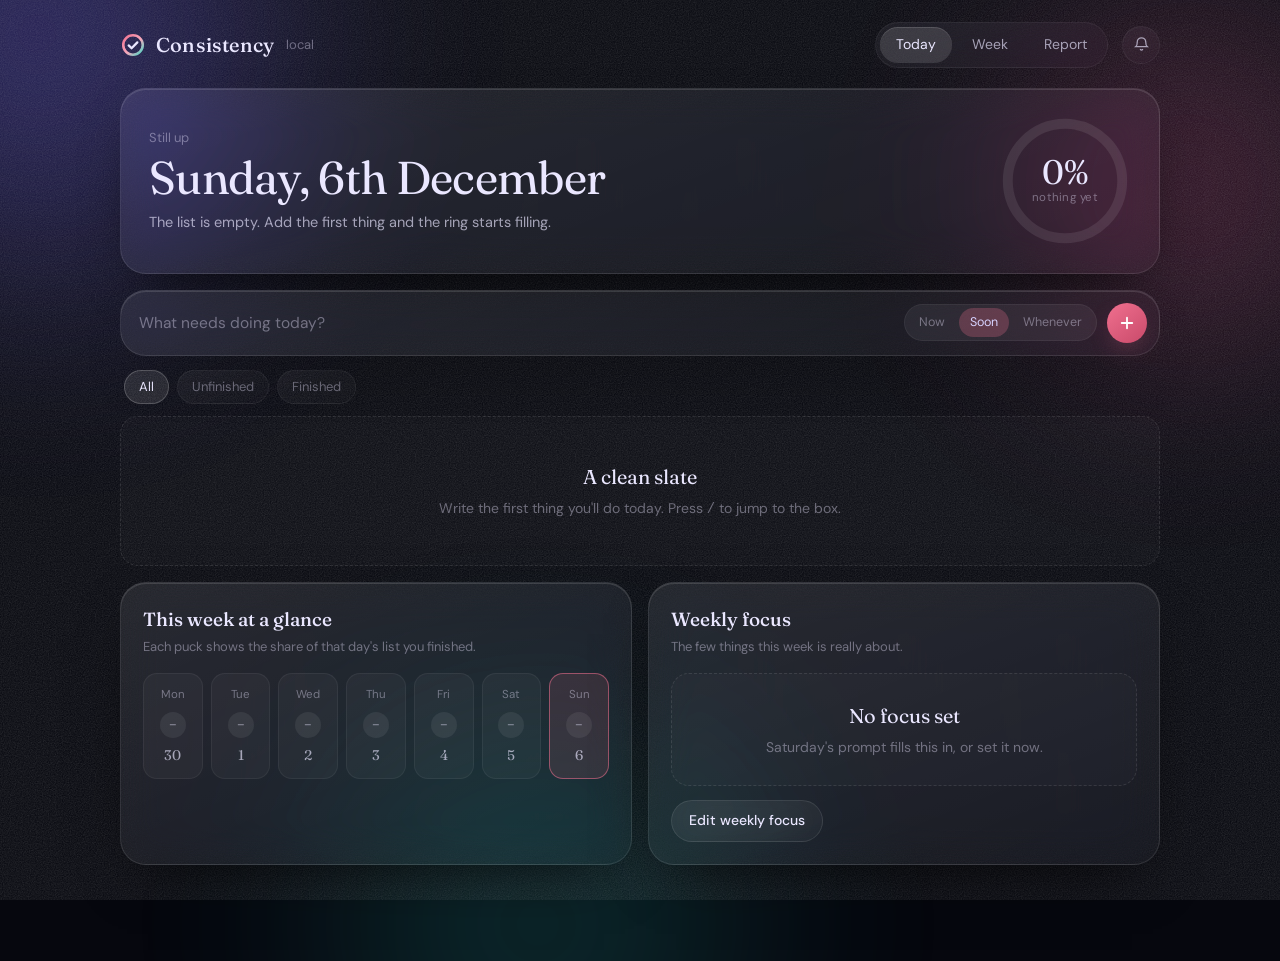
==== commit 433b3444: "Update app to Consistency with notification nudge and refined PWA caching" ====
--- a/halo.html
+++ b/halo.html
@@ -3,14 +3,15 @@
 <head>
 <meta charset="utf-8">
 <meta name="viewport" content="width=device-width, initial-scale=1, viewport-fit=cover">
-<title>Halo — daily tasks</title>
+<title>Consistency — daily tasks</title>
 <link rel="manifest" href="./manifest.json">
 <link rel="icon" href="./icon-192.png">
 <link rel="apple-touch-icon" href="./apple-touch-icon.png">
 <meta name="theme-color" content="#06070E">
 <meta name="apple-mobile-web-app-capable" content="yes">
 <meta name="apple-mobile-web-app-status-bar-style" content="black-translucent">
-<meta name="apple-mobile-web-app-title" content="Halo">
+<meta name="apple-mobile-web-app-title" content="Consistency">
+
 <link rel="preconnect" href="https://fonts.googleapis.com">
 <link rel="preconnect" href="https://fonts.gstatic.com" crossorigin>
 <link href="https://fonts.googleapis.com/css2?family=Fraunces:opsz,wght@9..144,300;9..144,400;9..144,500;9..144,600&family=DM+Sans:opsz,wght@9..40,400;9..40,500;9..40,700&display=swap" rel="stylesheet">
@@ -114,6 +115,14 @@
   border-color:rgba(255,180,73,.32);
   background:linear-gradient(158deg,rgba(255,180,73,.17),rgba(255,180,73,.05))}
 .ritual.show{display:flex}
+.nudge{display:none;gap:12px;align-items:center;padding:12px 18px;margin-bottom:16px;border-radius:16px;
+  border-color:var(--line);background:var(--glass-soft)}
+.nudge.show{display:flex}
+.nudge p{margin:0;font-size:13.5px;color:var(--ink-2);flex:1;min-width:0}
+.nudge p b{color:var(--ink);font-weight:500}
+.nudge .acts{display:flex;gap:8px;flex:none}
+.nudge .btn{padding:7px 14px;font-size:13px}
+@media(max-width:560px){.nudge{flex-wrap:wrap}.nudge .acts{width:100%}.nudge .acts .btn{flex:1}}
 .ritual .dot{width:34px;height:34px;border-radius:50%;flex:none;display:grid;place-items:center;
   background:rgba(255,180,73,.18);color:var(--amber)}
 .ritual .dot svg{width:17px;height:17px}
@@ -330,7 +339,7 @@
         <circle cx="12" cy="12" r="9" stroke="url(#ringgrad)" stroke-width="2.4"/>
         <path d="M8 12.4l2.7 2.6L16 9.6" stroke="#EAE7FF" stroke-width="2.1" stroke-linecap="round" stroke-linejoin="round"/>
       </svg>
-      <b>Halo</b><span id="syncNote">local</span>
+      <b>Consistency</b><span id="syncNote">local</span>
     </div>
     <nav class="tabs" role="tablist" aria-label="Sections">
       <button role="tab" data-view="today" aria-selected="true">Today</button>
@@ -344,6 +353,14 @@
     </button>
   </header>
 
+  <section class="glass nudge" id="notifNudge">
+    <p><b>Turn on notifications</b> so the Saturday and Sunday reminders actually reach you — they only fire while this is open, so this is the one setting worth switching on now.</p>
+    <div class="acts">
+      <button class="btn btn-primary" id="nudgeEnable">Turn on</button>
+      <button class="btn btn-ghost" id="nudgeDismiss">Not now</button>
+    </div>
+  </section>
+
   <section class="glass hero">
     <div class="hero-txt">
       <p class="eyebrow" id="greeting">Good morning</p>
@@ -370,7 +387,7 @@
   </section>
 
   <section class="glass ritual dusk" id="review">
-    <span class="dot"><svg viewBox="0 0 24 24" fill="none" stroke="currentColor" stroke-width="1.9" stroke-linejoin="round">
+    <span class="dot"><svg viewBox="0 0 24 24" fill="none" stroke="currentColor" stroke-width="1.9" stroke-linecap="round" stroke-linejoin="round">
       <path d="M21 12.8A9 9 0 1111.2 3a7 7 0 009.8 9.8z"/></svg></span>
     <p><b>Sunday night</b><span>Look back at the week before it closes — it takes a minute.</span></p>
     <div class="acts">
@@ -512,7 +529,7 @@
 <dialog id="settingsDialog">
   <form method="dialog" class="glass sheet">
     <h3>Reminders and data</h3>
-    <p class="hint">Two nudges a week: Saturday from 11am to plan, Sunday from 8pm to look back.</p>
+    <p class="hint">Two nudges a week: Saturday from 11am to plan, Sunday from 8pm to look back. These only reach you while this page is open in a tab or installed window — there's no background server sending them, so it's worth keeping a tab open or pinned around those times. On iPhone, notifications only work once you've added this to your Home Screen.</p>
     <div class="settings-row">
       <div><b>System notifications</b><small id="notifState">Checking…</small></div>
       <button class="btn" type="button" id="notifBtn">Turn on</button>
@@ -604,7 +621,7 @@
 
 /* ---------------- state ---------------- */
 const state = { days:{}, weeks:{}, view:"today", filter:"all", prio:"soon", ready:false };
-const LS_DAYS = "halo.days.v1", LS_WEEKS = "halo.weeks.v1", LS_FLAGS = "halo.flags.v1";
+const LS_DAYS = "consistency.days.v1", LS_WEEKS = "consistency.weeks.v1", LS_FLAGS = "consistency.flags.v1";
 
 let db = null;
 const writeChain = new Map();
@@ -646,6 +663,7 @@
   ensureToday();
   renderAll();
   startClock();
+  maybeShowNudge();
 
   try {
     db = window.claude ? await window.claude.use("db") : null;
@@ -677,7 +695,7 @@
 }
 
 // Unfinished work from the most recent day that had a list. Nothing moves
-// until you say so; once you answer, Halo stops asking for the rest of the day.
+// until you say so; once you answer, Consistency stops asking for the rest of the day.
 function pendingCarry(){
   const k = todayKey();
   if(flags.carryHandled === k) return null;
@@ -1034,20 +1052,20 @@
   $("#ritual").classList.toggle("show", planDue && flags.snoozeWeek !== wk);
   if(planDue && flags.notifiedWeek !== wk){
     setFlag("notifiedWeek", wk);
-    fireNotification("Halo — plan your week", "It's Saturday past 11. Set the tasks that matter for the week ahead.", openFocusDialog);
+    fireNotification("Consistency — plan your week", "It's Saturday past 11. Set the tasks that matter for the week ahead.", openFocusDialog);
   }
 
   const revDue = reviewDue();
   $("#review").classList.toggle("show", revDue && flags.reviewSnooze !== wk);
   if(revDue && flags.notifiedReview !== wk){
     setFlag("notifiedReview", wk);
-    fireNotification("Halo — how did the week go?", "Sunday night. Take a minute to look back before the week closes.", openReviewDialog);
+    fireNotification("Consistency — how did the week go?", "Sunday night. Take a minute to look back before the week closes.", openReviewDialog);
   }
 }
 function fireNotification(title, body, onClick){
   try {
     if(typeof Notification !== "undefined" && Notification.permission === "granted"){
-      const n = new Notification(title, {body, tag:"halo-"+title});
+      const n = new Notification(title, {body, tag:"consistency-"+title});
       n.onclick = () => { window.focus(); if(onClick) onClick(); };
       return;
     }
@@ -1146,6 +1164,32 @@
 $("#reviewGo").addEventListener("click", openReviewDialog);
 $("#reviewLater").addEventListener("click", ()=>{ setFlag("reviewSnooze", weekKey(new Date())); checkRitual(); toast("Hidden until next Sunday"); });
 
+/* ---------------- notification permission ---------------- */
+async function requestNotifPermission(){
+  if(typeof Notification === "undefined") return "unsupported";
+  if(Notification.permission !== "default") return Notification.permission;
+  try { return await Notification.requestPermission(); }
+  catch(e){ return "denied"; }
+}
+
+function maybeShowNudge(){
+  const bar = $("#notifNudge");
+  const seen = flags.notifNudgeSeen;
+  const supported = typeof Notification !== "undefined";
+  if(!supported || seen || Notification.permission !== "default"){ bar.classList.remove("show"); return; }
+  bar.classList.add("show");
+}
+$("#nudgeEnable").addEventListener("click", async ()=>{
+  const res = await requestNotifPermission();
+  setFlag("notifNudgeSeen", true);
+  $("#notifNudge").classList.remove("show");
+  toast(res==="granted" ? "Reminders are on" : "Not enabled — the in-app banners will still show while you have the app open");
+});
+$("#nudgeDismiss").addEventListener("click", ()=>{
+  setFlag("notifNudgeSeen", true);
+  $("#notifNudge").classList.remove("show");
+});
+
 /* ---------------- settings ---------------- */
 const settingsDialog = $("#settingsDialog");
 function refreshNotifState(){
@@ -1155,9 +1199,9 @@
     btn.classList.add("hide"); return;
   }
   if(Notification.permission === "granted"){
-    el.textContent = "On. You'll get a notification on Saturday from 11am and Sunday from 8pm, while Halo is open in a tab.";
+    el.textContent = "On. You'll get a notification on Saturday from 11am and Sunday from 8pm, while Consistency is open in a tab.";
     btn.textContent = "Send a test";
-    btn.onclick = () => fireNotification("Halo — test", "Reminders are working. This is what Saturday and Sunday will look like.");
+    btn.onclick = () => fireNotification("Consistency — test", "Reminders are working. This is what Saturday and Sunday will look like.");
   } else if(Notification.permission === "denied"){
     el.textContent = "Blocked by the browser. Allow notifications for this page in your browser settings, or rely on the in-app banner.";
     btn.classList.add("hide");
@@ -1165,11 +1209,9 @@
     el.textContent = "Off. Turn it on to get notifications on Saturday and Sunday.";
     btn.textContent = "Turn on";
     btn.onclick = async () => {
-      try {
-        const res = await Notification.requestPermission();
-        if(res === "granted") toast("Saturday reminders are on");
-        else toast("Not allowed — the in-app banner will still appear");
-      } catch(e){ toast("This page can't ask for notifications. The in-app banner still works."); }
+      const res = await requestNotifPermission();
+      setFlag("notifNudgeSeen", true);
+      toast(res === "granted" ? "Reminders are on" : "Not allowed — the in-app banner will still appear");
       refreshNotifState();
     };
   }
@@ -1188,7 +1230,7 @@
   let saved = false;
   try {
     const downloads = window.claude ? await window.claude.use("downloads") : null;
-    if(downloads){ await downloads.save({filename:"halo-export-"+todayKey()+".json", data:payload}); saved = true; }
+    if(downloads){ await downloads.save({filename:"consistency-export-"+todayKey()+".json", data:payload}); saved = true; }
   } catch(e){}
   if(!saved){
     try {
@@ -1245,6 +1287,7 @@
     navigator.serviceWorker.register("./sw.js").catch(() => {});
   });
 }
+
 })();
 </script>
 </body>
